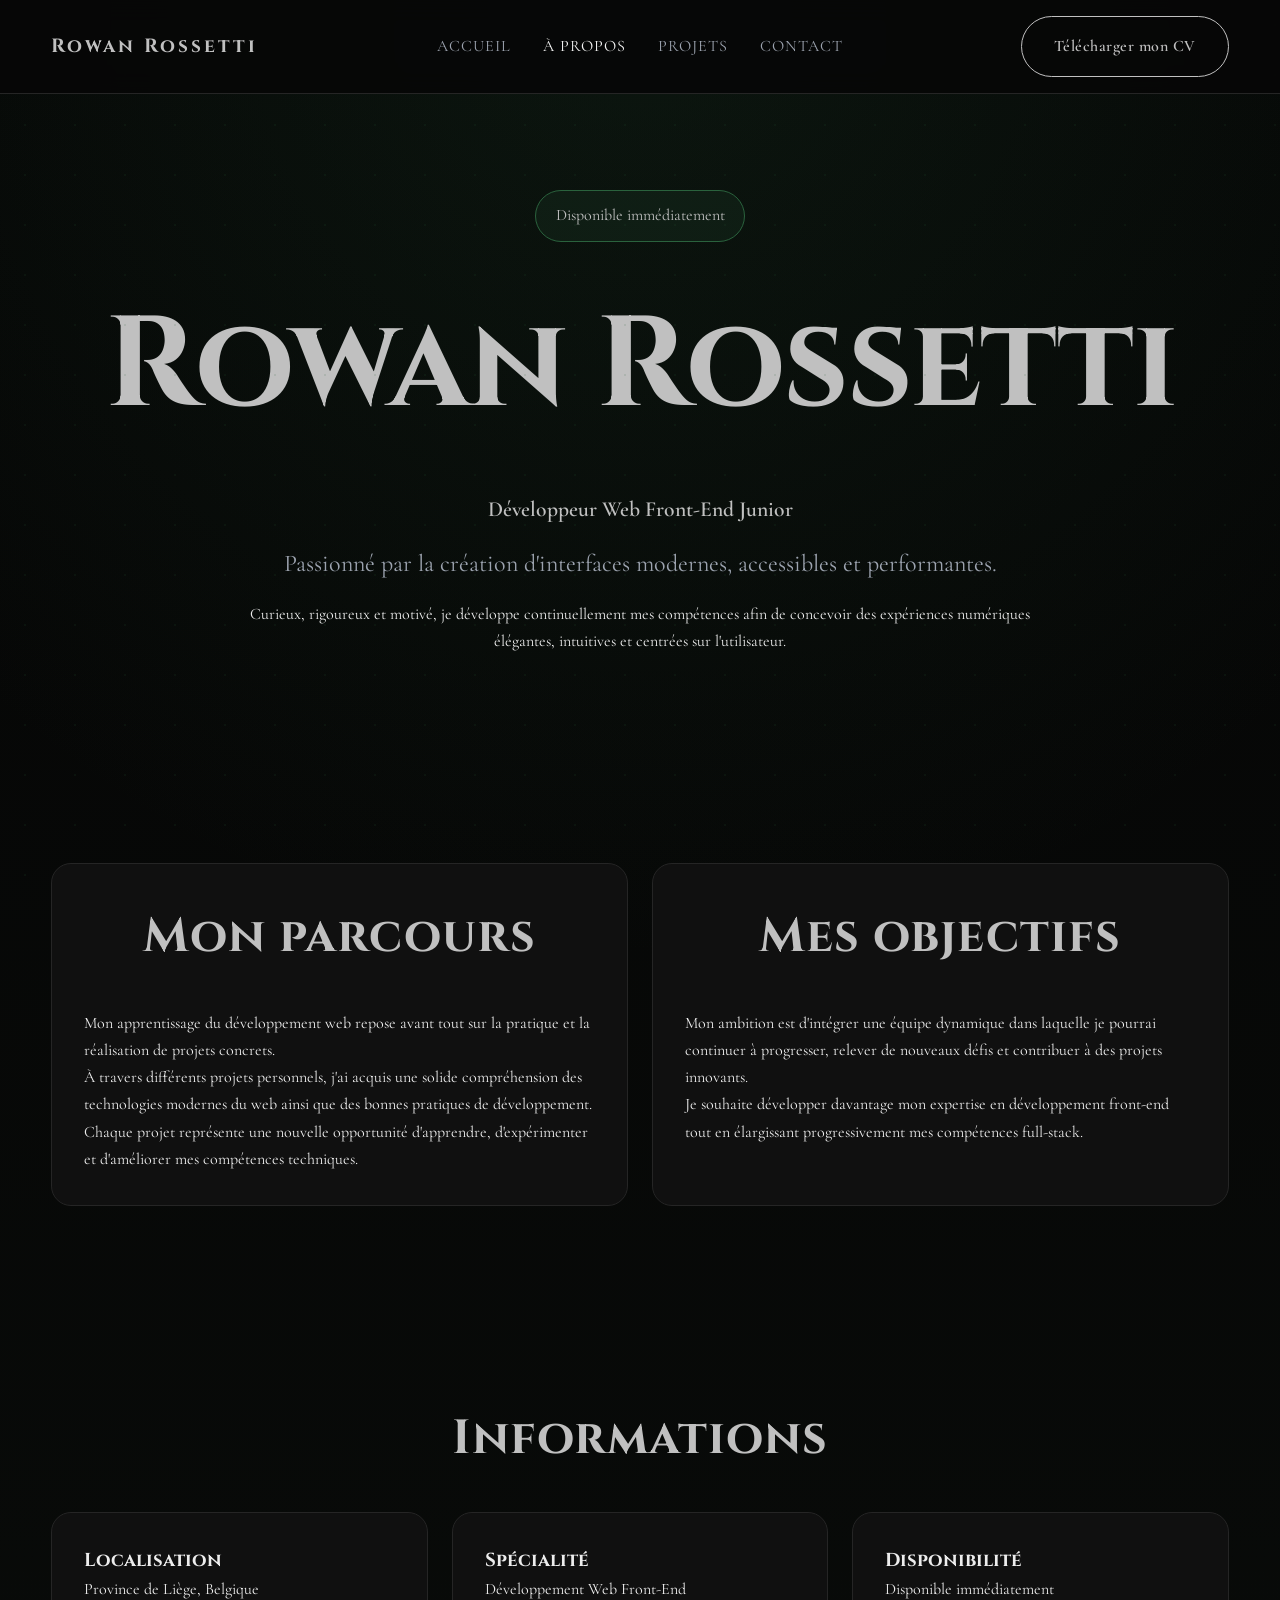
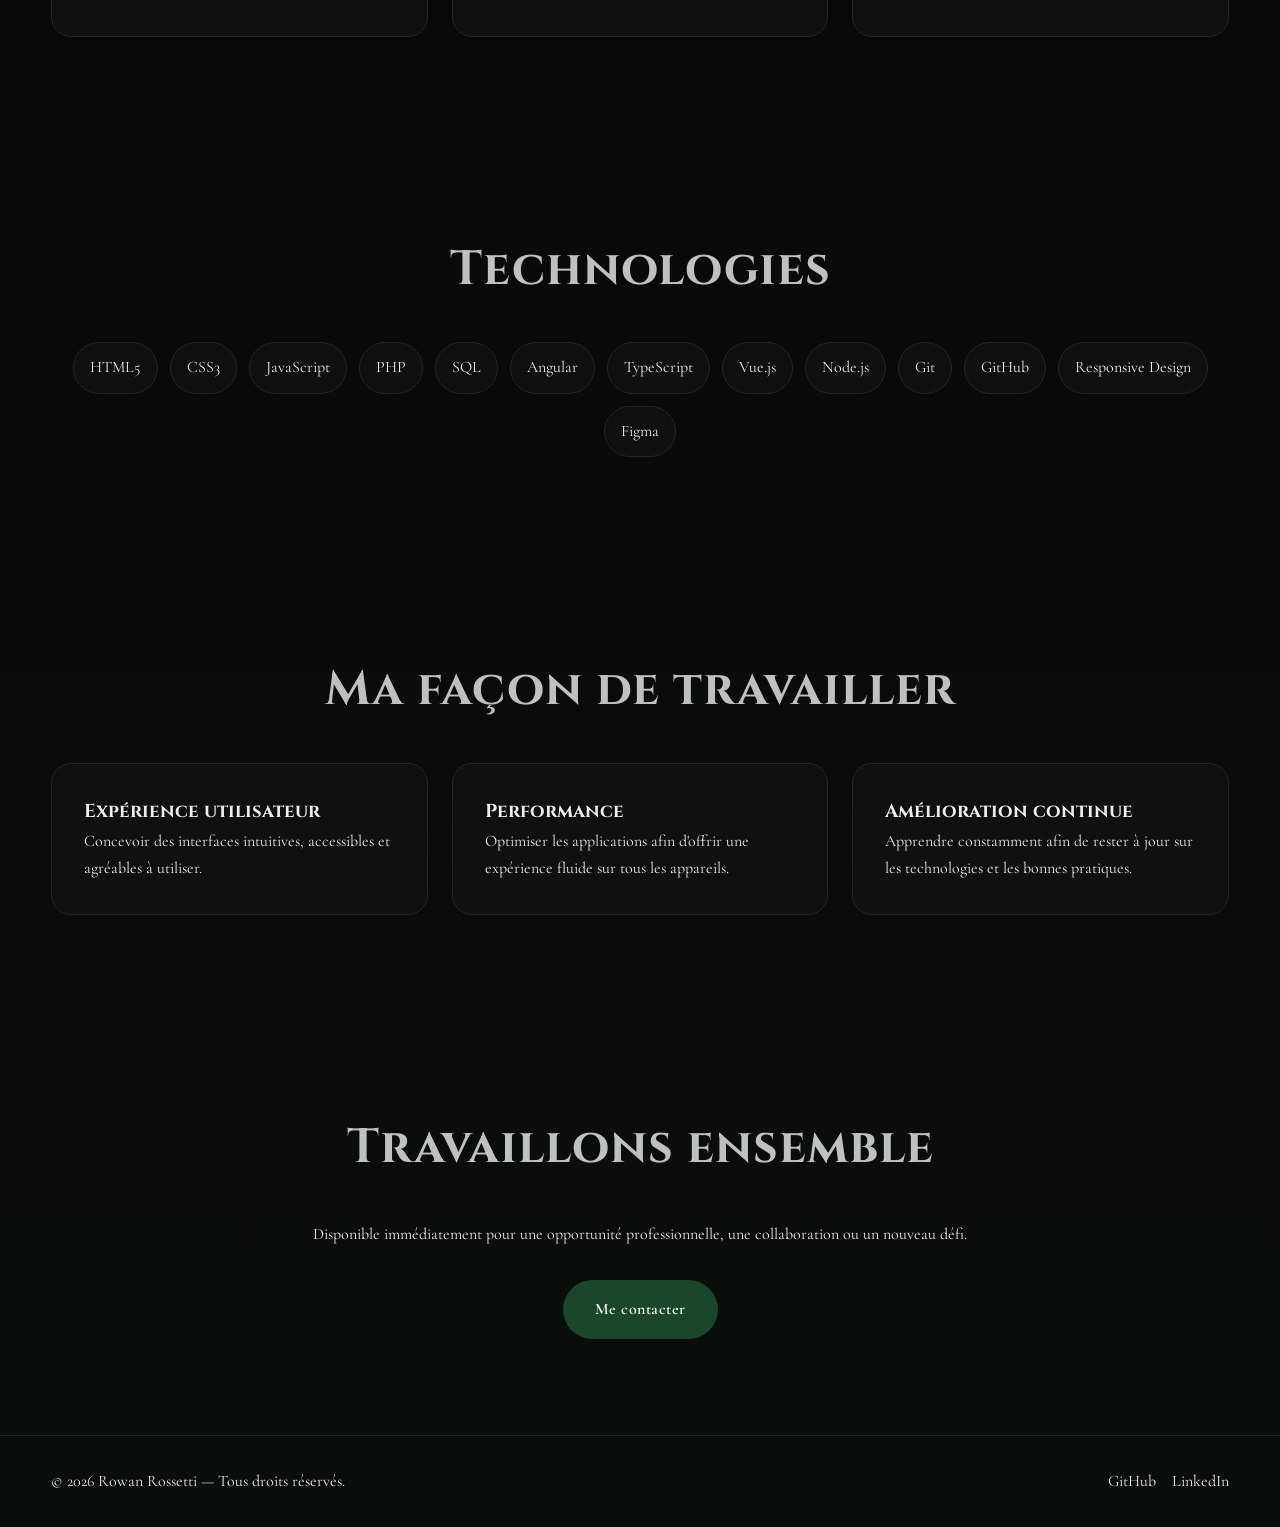
==== pages/about_me.html @ eb6a8878 "Update" ====
<!DOCTYPE html>
<html lang="fr">

<head>

    <meta charset="UTF-8">

    <meta name="viewport"
        content="width=device-width, initial-scale=1.0">

    <meta name="description"
        content="Découvrez le parcours, les compétences et les ambitions de Rowan Rossetti, développeur Web Front-End Junior.">

    <title>À propos | Rowan Rossetti</title>

    <link href="https://fonts.googleapis.com/css2?family=Cinzel:wght@400;500;600;700&family=Cormorant+Garamond:wght@300;400;500;600;700&display=swap"
        rel="stylesheet">

    <link rel="stylesheet"
        href="../css/style.css">

</head>

<body>

<header class="header">

    <div class="container">

        <div class="logo">

            <a href="../index.html">
                Rowan Rossetti
            </a>

        </div>

        <nav class="nav">

            <ul>

                <li>
                    <a href="../index.html">
                        Accueil
                    </a>
                </li>

                <li>
                    <a href="./about_me.html"
                        class="active">
                        À propos
                    </a>
                </li>

                <li>
                    <a href="./projects.html">
                        Projets
                    </a>
                </li>

                <li>
                    <a href="./contact.html">
                        Contact
                    </a>
                </li>

            </ul>

        </nav>

        <div class="actions">

            <a href="../assets/files/CV Rowan Rossetti.pdf"
                target="_blank"
                rel="noopener"
                class="btn btn-secondary">

                Télécharger mon CV

            </a>

        </div>

    </div>

</header>

<main>

<section class="hero">

    <div class="container">

        <span class="hero-badge">
            Disponible immédiatement
        </span>

        <h1>
            Rowan Rossetti
        </h1>

        <p class="hero-job-title">
            Développeur Web Front-End Junior
        </p>

        <p class="hero-subtitle">

            Passionné par la création d'interfaces modernes,
            accessibles et performantes.

        </p>

        <p>

            Curieux, rigoureux et motivé,
            je développe continuellement mes compétences afin
            de concevoir des expériences numériques élégantes,
            intuitives et centrées sur l'utilisateur.

        </p>

    </div>

</section>

<section class="about-content reveal">

    <div class="container grid-2">

        <div class="card">

            <h2>
                Mon parcours
            </h2>

            <p>

                Mon apprentissage du développement web repose avant tout
                sur la pratique et la réalisation de projets concrets.

            </p>

            <p>

                À travers différents projets personnels,
                j'ai acquis une solide compréhension des technologies
                modernes du web ainsi que des bonnes pratiques
                de développement.

            </p>

            <p>

                Chaque projet représente une nouvelle opportunité
                d'apprendre, d'expérimenter et d'améliorer
                mes compétences techniques.

            </p>

        </div>

        <div class="card">

            <h2>
                Mes objectifs
            </h2>

            <p>

                Mon ambition est d'intégrer une équipe dynamique
                dans laquelle je pourrai continuer à progresser,
                relever de nouveaux défis et contribuer
                à des projets innovants.

            </p>

            <p>

                Je souhaite développer davantage mon expertise
                en développement front-end tout en élargissant
                progressivement mes compétences full-stack.

            </p>

        </div>

    </div>

</section>

<section class="about-informations reveal">

    <div class="container">

        <h2>
            Informations
        </h2>

        <div class="grid">

            <div class="card">

                <h3>
                    Localisation
                </h3>

                <p>
                    Province de Liège, Belgique
                </p>

            </div>

            <div class="card">

                <h3>
                    Spécialité
                </h3>

                <p>
                    Développement Web Front-End
                </p>

            </div>

            <div class="card">

                <h3>
                    Disponibilité
                </h3>

                <p>
                    Disponible immédiatement
                </p>

            </div>

        </div>

    </div>

</section>

<section class="technologies-section reveal">

    <div class="container">

        <h2>
            Technologies
        </h2>

        <div class="technologies">

            <span>HTML5</span>
            <span>CSS3</span>
            <span>JavaScript</span>
            <span>PHP</span>
            <span>SQL</span>
            <span>Angular</span>
            <span>TypeScript</span>
            <span>Vue.js</span>
            <span>Node.js</span>
            <span>Git</span>
            <span>GitHub</span>
            <span>Responsive Design</span>
            <span>Figma</span>

        </div>

    </div>

</section>

<section class="approach reveal">

    <div class="container">

        <h2>
            Ma façon de travailler
        </h2>

        <div class="grid">

            <div class="card">

                <h3>
                    Expérience utilisateur
                </h3>

                <p>

                    Concevoir des interfaces intuitives,
                    accessibles et agréables à utiliser.

                </p>

            </div>

            <div class="card">

                <h3>
                    Performance
                </h3>

                <p>

                    Optimiser les applications afin d'offrir
                    une expérience fluide sur tous les appareils.

                </p>

            </div>

            <div class="card">

                <h3>
                    Amélioration continue
                </h3>

                <p>

                    Apprendre constamment afin de rester à jour
                    sur les technologies et les bonnes pratiques.

                </p>

            </div>

        </div>

    </div>

</section>

<section class="cta reveal">

    <div class="container">

        <h2>
            Travaillons ensemble
        </h2>

        <p>

            Disponible immédiatement pour une opportunité professionnelle,
            une collaboration ou un nouveau défi.

        </p>

        <a href="./contact.html"
            class="btn btn-primary">

            Me contacter

        </a>

    </div>

</section>

</main>

<footer class="footer">

    <div class="container">

        <p>

            &copy;
            <span id="year"></span>
            Rowan Rossetti —
            Tous droits réservés.

        </p>

        <div class="footer-links">

            <a href="https://github.com/Rowan-Rossetti"
                target="_blank"
                rel="noopener">
                GitHub
            </a>

            <a href="https://www.linkedin.com/in/rowan-rossetti-68b3292a2/"
                target="_blank"
                rel="noopener">
                LinkedIn
            </a>

        </div>

    </div>

</footer>




<script src="../javascript/script.js"></script>
</body>

</html>
---- css/style.css ----
:root{
    --bg:#070707;
    --surface:#101010;
    --surface-light:#161616;
    --slytherin-green:#1a472a;
    --slytherin-green-light:#2a623d;
    --slytherin-silver:#c0c0c0;
    --slytherin-white:#f5f5f5;
    --text:#ededed;
    --muted:#9ca3af;
    --border:#252525;
    --radius:20px;
}

*{margin:0;padding:0;box-sizing:border-box}
html{scroll-behavior:smooth}

body{
    font-family:'Cormorant Garamond',serif;
    color:var(--text);
    background:
    radial-gradient(circle at top, rgba(42,98,61,.18), transparent 30%),
    linear-gradient(180deg,#050505,#0b0f0c);
    line-height:1.7;
}

.container{width:min(1200px,92%);margin:auto}
section{padding:6rem 0}
img{max-width:100%}
a{color:inherit}

.header{
    position:sticky;
    top:0;
    z-index:1000;
    background:rgba(7,7,7,.92);
    backdrop-filter:blur(12px);
    border-bottom:1px solid var(--border);
}

.header .container{
    display:flex;
    justify-content:space-between;
    align-items:center;
    gap:2rem;
    padding:1rem 0;
}

.logo a{
    text-decoration:none;
    font-family:'Cinzel',serif;
    font-size:1.2rem;
    font-weight:700;
    color:var(--slytherin-silver);
    letter-spacing:3px;
}

.nav ul{display:flex;gap:2rem;list-style:none}

.nav a{
    text-decoration:none;
    color:var(--muted);
    text-transform:uppercase;
    letter-spacing:1px;
    transition:.25s;
}

.nav a:hover,
.nav a.active{color:var(--slytherin-white)}

.hero{text-align:center}

.hero h1{
    font-family:'Cinzel',serif;
    font-size:clamp(4rem,10vw,8rem);
    color:var(--slytherin-silver);
    margin:1rem 0;
    letter-spacing:-2px;
}

.hero-badge{
    display:inline-block;
    padding:.7rem 1.2rem;
    border-radius:999px;
    border:1px solid var(--slytherin-green-light);
    color:var(--slytherin-silver);
    background:rgba(42,98,61,.15);
}

.hero-job-title{
    font-size:1.35rem;
    font-weight:600;
    color:var(--slytherin-silver);
    margin-bottom:1rem;
}

.hero-highlight{
    display:inline-block;
    margin:1rem auto;
    padding:1rem 1.5rem;
    border-radius:999px;
    border:1px solid rgba(192,192,192,.25);
    background:rgba(42,98,61,.15);
    color:var(--slytherin-white);
    font-weight:600;
    max-width:800px;
}

.hero-subtitle{
    font-size:1.5rem;
    color:var(--muted);
}

.hero p{max-width:800px;margin:1rem auto}

.hero-grid{
    display:grid;
    grid-template-columns:1.2fr .8fr;
    gap:4rem;
    align-items:center;
}

.hero-actions{
    display:flex;
    gap:1rem;
    margin-top:2rem;
    justify-content:center;
}

.hero-tech,.technologies{
    display:flex;
    flex-wrap:wrap;
    gap:.75rem;
    justify-content:center;
    margin-top:2rem;
}

.hero-tech span,.technologies span{
    border:1px solid var(--border);
    background:var(--surface);
    border-radius:999px;
    padding:.7rem 1rem;
}

.hero-visual{display:flex;justify-content:center}

.serpent-circle{
    width:360px;
    height:360px;
    border-radius:50%;
    display:flex;
    align-items:center;
    justify-content:center;
    background:radial-gradient(circle,var(--slytherin-green-light),var(--slytherin-green));
    overflow:hidden;
    border:5px solid var(--slytherin-silver);
    box-shadow:0 0 25px rgba(42,98,61,.45),0 0 60px rgba(192,192,192,.15);
}

.profile-photo{
    width:100%;
    height:100%;
    object-fit:cover;
    display:block;
    transition:.4s ease;
}

.serpent-circle:hover .profile-photo{transform:scale(1.05)}

.btn{
    display:inline-block;
    text-decoration:none;
    transition:.25s;
    font-weight:600;
    letter-spacing:.5px;
}

.btn:hover{transform:translateY(-2px)}

.btn-primary{
    background:var(--slytherin-green);
    color:white;
    padding:1rem 2rem;
    border-radius:999px;
}

.btn-primary:hover{background:var(--slytherin-green-light)}

.btn-outline,.btn-secondary{
    border:1px solid var(--slytherin-silver);
    color:var(--slytherin-silver);
    padding:1rem 2rem;
    border-radius:999px;
}

.btn-outline:hover,.btn-secondary:hover{
    background:var(--slytherin-silver);
    color:black;
}

h2,h3{font-family:'Cinzel',serif}

h2{
    text-align:center;
    margin-bottom:2rem;
    color:var(--slytherin-silver);
    font-size:clamp(2rem,5vw,3rem);
    letter-spacing:1px;
}

.grid,.grid-2,.stats-grid,.projects-grid{
    display:grid;
    gap:1.5rem;
}

.grid,.stats-grid,.projects-grid{
    grid-template-columns:repeat(auto-fit,minmax(260px,1fr));
}

.grid-2{grid-template-columns:repeat(2,1fr)}

.card{
    background:var(--surface);
    border:1px solid var(--border);
    border-radius:var(--radius);
    padding:2rem;
    transition:.3s;
}

.card:hover{
    border-color:var(--slytherin-green-light);
    transform:translateY(-6px);
    box-shadow:0 15px 40px rgba(42,98,61,.20);
}

.availability-highlight{
    max-width:800px;
    margin:auto;
    background:linear-gradient(135deg,rgba(26,71,42,.35),rgba(16,16,16,.95));
    border:1px solid rgba(192,192,192,.15);
    box-shadow:0 0 30px rgba(42,98,61,.15);
}

.project-card{max-width:900px;margin:auto}
.project-meta{color:var(--slytherin-silver)}

.project-links{
    display:flex;
    gap:1rem;
    flex-wrap:wrap;
    margin-top:2rem;
}

.project-details ul{list-style:none}

.project-details li{
    padding:1rem 0;
    border-bottom:1px solid var(--border);
}

.link{
    color:var(--slytherin-silver);
    text-decoration:none;
}

.link:hover{color:white}

.contact-methods .card,
.location .card,
.availability .card,
.cta{text-align:center}

.cta p{
    max-width:700px;
    margin:0 auto 2rem;
}

.footer{border-top:1px solid var(--border)}

.footer .container{
    display:flex;
    justify-content:space-between;
    align-items:center;
    padding:2rem 0;
}

.footer-links{display:flex;gap:1rem}
.footer a{text-decoration:none}



.contact-methods .grid{
    align-items:stretch;
}

.contact-methods .card{
    display:flex;
    flex-direction:column;
    height:100%;
}

.contact-methods .card p{
    flex:1;
}

.contact-methods .link{
    margin-top:auto;
}

@media (max-width:1200px){
    .container{width:min(1100px,94%);}
}

@media (max-width:992px){
    .hero-grid{
        grid-template-columns:1fr;
        gap:3rem;
        text-align:center;
    }

    .hero-content{order:2;}
    .hero-visual{order:1;}

    .grid-2{
        grid-template-columns:1fr;
    }

    .contact-methods .grid{
        grid-template-columns:repeat(2,1fr);
    }

    .serpent-circle{
        width:300px;
        height:300px;
    }
}

@media (max-width:768px){
    section{padding:4rem 0;}

    .header{
        position:relative;
    }

    .header .container{
        flex-direction:column;
        text-align:center;
        gap:1rem;
    }

    .nav ul{
        justify-content:center;
        flex-wrap:wrap;
        gap:.75rem;
    }

    .hero h1{
        font-size:clamp(2.8rem,10vw,4rem);
        line-height:1.1;
    }

    .hero-job-title{font-size:1.15rem;}
    .hero-subtitle{font-size:1.1rem;}

    .hero-actions{
        flex-direction:column;
        width:100%;
    }

    .hero-actions .btn,
    .project-links .btn{
        width:100%;
        text-align:center;
    }

    .serpent-circle{
        width:260px;
        height:260px;
    }

    .card{
        padding:1.5rem;
    }

    .grid,
    .stats-grid,
    .projects-grid,
    .contact-methods .grid{
        grid-template-columns:1fr;
    }

    .footer .container{
        flex-direction:column;
        text-align:center;
        gap:1rem;
    }
}

@media (max-width:576px){
    .container{width:95%;}

    section{padding:3.5rem 0;}

    .hero h1{font-size:2.5rem;}

    .hero-highlight{
        display:block;
        border-radius:16px;
    }

    .hero-tech span,
    .technologies span{
        font-size:.85rem;
        padding:.55rem .8rem;
    }

    .card{
        padding:1.25rem;
    }

    .serpent-circle{
        width:220px;
        height:220px;
    }
}

@media (max-width:400px){
    .hero h1{font-size:2rem;}
    .hero-job-title{font-size:.95rem;}
    .hero-subtitle{font-size:.95rem;}

    .hero-badge,
    .btn-primary,
    .btn-outline,
    .btn-secondary{
        width:100%;
        text-align:center;
    }

    .hero-tech span,
    .technologies span{
        width:100%;
        text-align:center;
        font-size:.8rem;
    }

    .serpent-circle{
        width:190px;
        height:190px;
    }

    .footer-links{
        flex-direction:column;
        gap:.5rem;
    }
}

/* Contact page improvements */
.contact-methods .grid{
    display:grid;
    grid-template-columns:repeat(auto-fit,minmax(320px,1fr));
    gap:1.5rem;
    align-items:stretch;
}

.contact-methods .card h2{
    font-size:clamp(2rem,4vw,2.8rem);
    word-break:break-word;
    overflow-wrap:break-word;
    min-height:90px;
    display:flex;
    align-items:center;
    justify-content:center;
}

.contact-methods .card p{
    min-height:90px;
}

@media (max-width:768px){
    .contact-methods .grid{
        grid-template-columns:1fr;
    }

    .contact-methods .card h2{
        min-height:auto;
    }

    .contact-methods .card p{
        min-height:auto;
    }
}

/* ===== Animations Portfolio ===== */

.reveal{
    opacity:0;
    transform:translateY(40px);
    transition:all .8s ease;
}

.reveal.active{
    opacity:1;
    transform:translateY(0);
}

.serpent-circle{
    animation:pulse 4s infinite;
}

@keyframes pulse{
    0%{
        box-shadow:0 0 20px rgba(42,98,61,.4);
    }
    50%{
        box-shadow:0 0 50px rgba(42,98,61,.8),
                   0 0 80px rgba(192,192,192,.3);
    }
    100%{
        box-shadow:0 0 20px rgba(42,98,61,.4);
    }
}

body::before{
    content:"";
    position:fixed;
    inset:0;
    pointer-events:none;
    background-image:radial-gradient(#2a623d 1px, transparent 1px);
    background-size:50px 50px;
    opacity:.12;
    animation:moveParticles 30s linear infinite;
}

@keyframes moveParticles{
    from{transform:translateY(0);}
    to{transform:translateY(-200px);}
}

.project-card{
    transform-style:preserve-3d;
    transition:.4s ease;
}

.project-card:hover{
    transform:perspective(1000px) rotateX(5deg) rotateY(-5deg) translateY(-10px);
}

.technologies span,
.hero-tech span{
    transition:.3s ease;
}

.technologies span:hover,
.hero-tech span:hover{
    transform:translateY(-5px) scale(1.08);
}


/* ===== Harry Potter Page Entrance ===== */

body{
    animation: pageEntrance 1.5s ease-out;
}

@keyframes pageEntrance{
    0%{
        opacity:0;
        transform:scale(.92) rotate(-1deg);
        filter:blur(15px) brightness(2);
    }
    50%{
        opacity:.8;
        filter:blur(3px) brightness(1.3);
    }
    100%{
        opacity:1;
        transform:scale(1) rotate(0deg);
        filter:blur(0) brightness(1);
    }
}

body::after{
    content:"";
    position:fixed;
    inset:0;
    pointer-events:none;
    background:radial-gradient(circle,
        rgba(192,192,192,.8),
        rgba(42,98,61,.4),
        transparent 70%);
    animation:magicFlash 1.8s ease-out forwards;
}

@keyframes magicFlash{
    0%{opacity:1;transform:scale(.5);}
    100%{opacity:0;transform:scale(2);}
}

.reveal{
    opacity:0;
    transform:translateY(60px) scale(.9);
    filter:blur(10px);
    transition:opacity .9s ease, transform .9s ease, filter .9s ease;
}

.reveal.active{
    opacity:1;
    transform:translateY(0) scale(1);
    filter:blur(0);
}
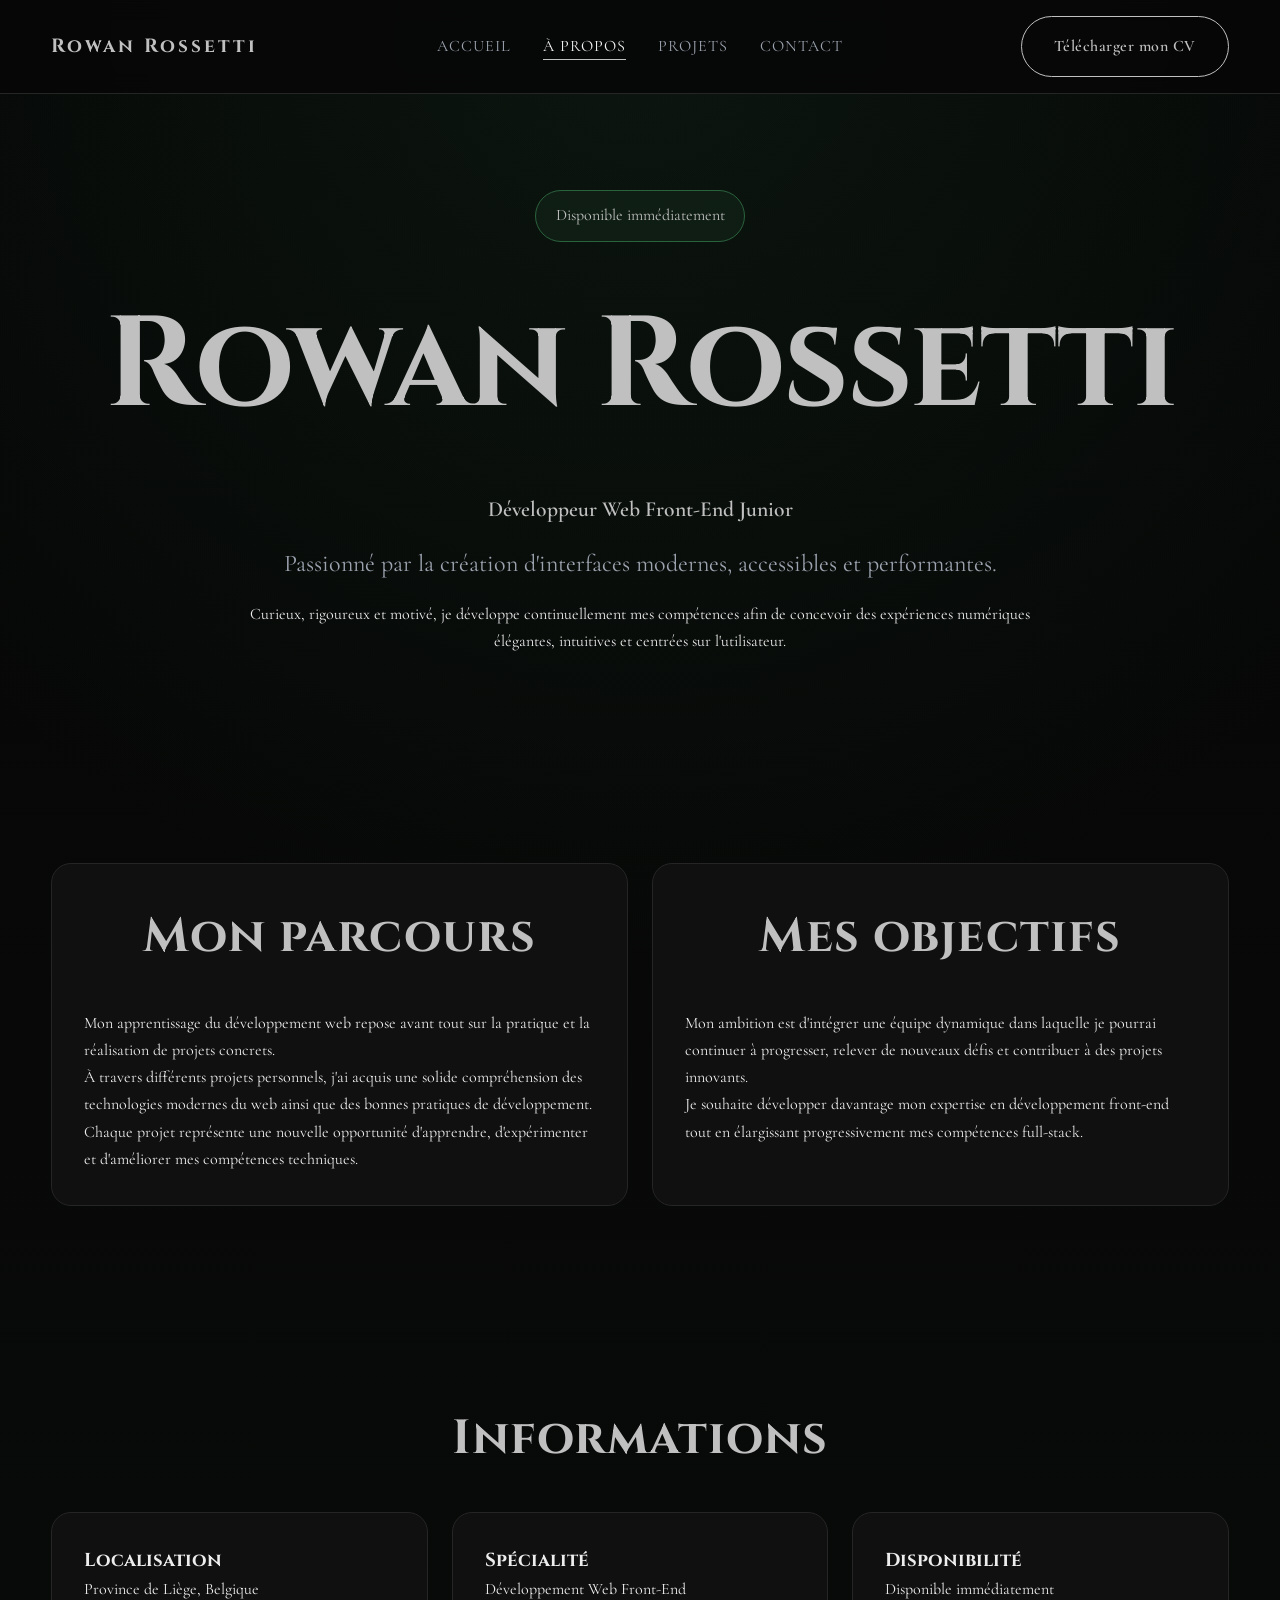
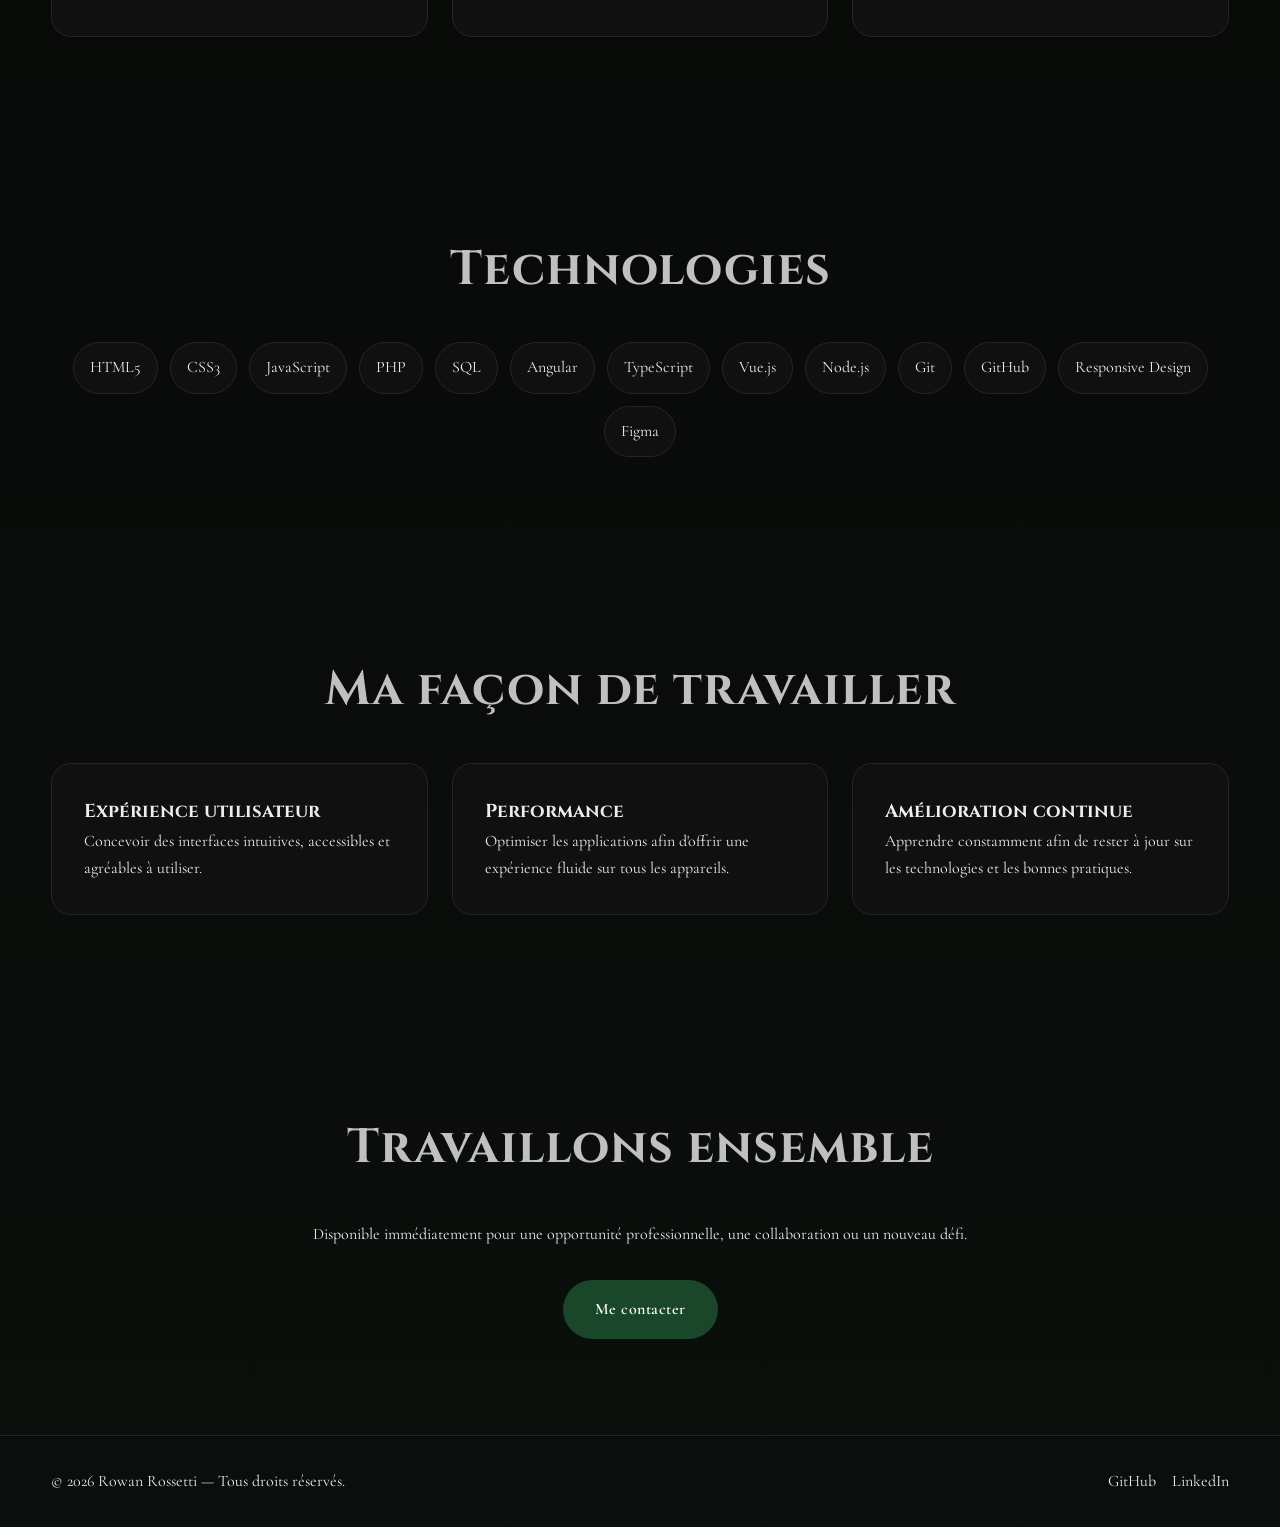
==== commit 5ea0801d: "Mise à jour du site" ====
--- a/pages/about_me.html
+++ b/pages/about_me.html
@@ -12,6 +12,11 @@
         content="Découvrez le parcours, les compétences et les ambitions de Rowan Rossetti, développeur Web Front-End Junior.">
 
     <title>À propos | Rowan Rossetti</title>
+
+    <meta property="og:title" content="À propos | Rowan Rossetti">
+    <meta property="og:description" content="Découvrez le parcours, les compétences et les ambitions de Rowan Rossetti, développeur Front-End Junior.">
+    <meta property="og:locale" content="fr_FR">
+    <meta name="robots" content="index, follow">
 
     <link href="https://fonts.googleapis.com/css2?family=Cinzel:wght@400;500;600;700&family=Cormorant+Garamond:wght@300;400;500;600;700&display=swap"
         rel="stylesheet">
@@ -35,7 +40,7 @@
 
         </div>
 
-        <nav class="nav">
+        <nav class="nav" aria-label="Navigation principale">
 
             <ul>
 
@@ -47,7 +52,8 @@
 
                 <li>
                     <a href="./about_me.html"
-                        class="active">
+                        class="active"
+                        aria-current="page">
                         À propos
                     </a>
                 </li>
@@ -85,7 +91,7 @@
 
 </header>
 
-<main>
+<main id="main-content">
 
 <section class="hero">
 
@@ -95,9 +101,7 @@
             Disponible immédiatement
         </span>
 
-        <h1>
-            Rowan Rossetti
-        </h1>
+        <h1 id="typing-about" aria-label="Rowan Rossetti - Développeur Front-End">Rowan Rossetti</h1>
 
         <p class="hero-job-title">
             Développeur Web Front-End Junior
--- a/css/style.css
+++ b/css/style.css
@@ -491,12 +491,16 @@
     }
 }
 
-/* ===== Animations Portfolio ===== */
+
+
+/* ===== Subtle & Professional Animations ===== */
 
 .reveal{
     opacity:0;
-    transform:translateY(40px);
-    transition:all .8s ease;
+    transform:translateY(30px);
+    transition:
+        opacity .8s ease,
+        transform .8s ease;
 }
 
 .reveal.active{
@@ -504,108 +508,67 @@
     transform:translateY(0);
 }
 
+.card{
+    transition:
+        transform .3s ease,
+        box-shadow .3s ease,
+        border-color .3s ease;
+}
+
+.card:hover{
+    transform:translateY(-6px);
+    box-shadow:0 15px 35px rgba(0,0,0,.18);
+}
+
 .serpent-circle{
-    animation:pulse 4s infinite;
-}
-
-@keyframes pulse{
-    0%{
-        box-shadow:0 0 20px rgba(42,98,61,.4);
-    }
-    50%{
-        box-shadow:0 0 50px rgba(42,98,61,.8),
-                   0 0 80px rgba(192,192,192,.3);
-    }
-    100%{
-        box-shadow:0 0 20px rgba(42,98,61,.4);
-    }
-}
-
-body::before{
+    transition:
+        transform .4s ease,
+        box-shadow .4s ease;
+}
+
+.serpent-circle:hover{
+    transform:scale(1.03);
+}
+
+.nav a{
+    position:relative;
+}
+
+.nav a::after{
     content:"";
-    position:fixed;
-    inset:0;
-    pointer-events:none;
-    background-image:radial-gradient(#2a623d 1px, transparent 1px);
-    background-size:50px 50px;
-    opacity:.12;
-    animation:moveParticles 30s linear infinite;
-}
-
-@keyframes moveParticles{
-    from{transform:translateY(0);}
-    to{transform:translateY(-200px);}
-}
-
-.project-card{
-    transform-style:preserve-3d;
-    transition:.4s ease;
-}
-
-.project-card:hover{
-    transform:perspective(1000px) rotateX(5deg) rotateY(-5deg) translateY(-10px);
-}
-
-.technologies span,
-.hero-tech span{
-    transition:.3s ease;
-}
-
-.technologies span:hover,
-.hero-tech span:hover{
-    transform:translateY(-5px) scale(1.08);
-}
-
-
-/* ===== Harry Potter Page Entrance ===== */
-
-body{
-    animation: pageEntrance 1.5s ease-out;
-}
-
-@keyframes pageEntrance{
-    0%{
-        opacity:0;
-        transform:scale(.92) rotate(-1deg);
-        filter:blur(15px) brightness(2);
-    }
-    50%{
-        opacity:.8;
-        filter:blur(3px) brightness(1.3);
-    }
-    100%{
-        opacity:1;
-        transform:scale(1) rotate(0deg);
-        filter:blur(0) brightness(1);
-    }
-}
-
-body::after{
-    content:"";
-    position:fixed;
-    inset:0;
-    pointer-events:none;
-    background:radial-gradient(circle,
-        rgba(192,192,192,.8),
-        rgba(42,98,61,.4),
-        transparent 70%);
-    animation:magicFlash 1.8s ease-out forwards;
-}
-
-@keyframes magicFlash{
-    0%{opacity:1;transform:scale(.5);}
-    100%{opacity:0;transform:scale(2);}
-}
-
-.reveal{
-    opacity:0;
-    transform:translateY(60px) scale(.9);
-    filter:blur(10px);
-    transition:opacity .9s ease, transform .9s ease, filter .9s ease;
-}
-
-.reveal.active{
-    opacity:1;
-    transform:translateY(0) scale(1);
-    filter:blur(0);
-}
+    position:absolute;
+    left:0;
+    bottom:-4px;
+    width:0;
+    height:1px;
+    background:var(--slytherin-silver);
+    transition:width .3s ease;
+}
+
+.nav a:hover::after,
+.nav a.active::after{
+    width:100%;
+}
+
+.btn{
+    transition:
+        transform .25s ease,
+        box-shadow .25s ease;
+}
+
+.btn:hover{
+    transform:translateY(-2px);
+}
+
+.hero-tech span,
+.technologies span{
+    transition:
+        transform .25s ease,
+        border-color .25s ease;
+}
+
+.hero-tech span:hover,
+.technologies span:hover{
+    transform:translateY(-3px);
+    border-color:var(--slytherin-green-light);
+}
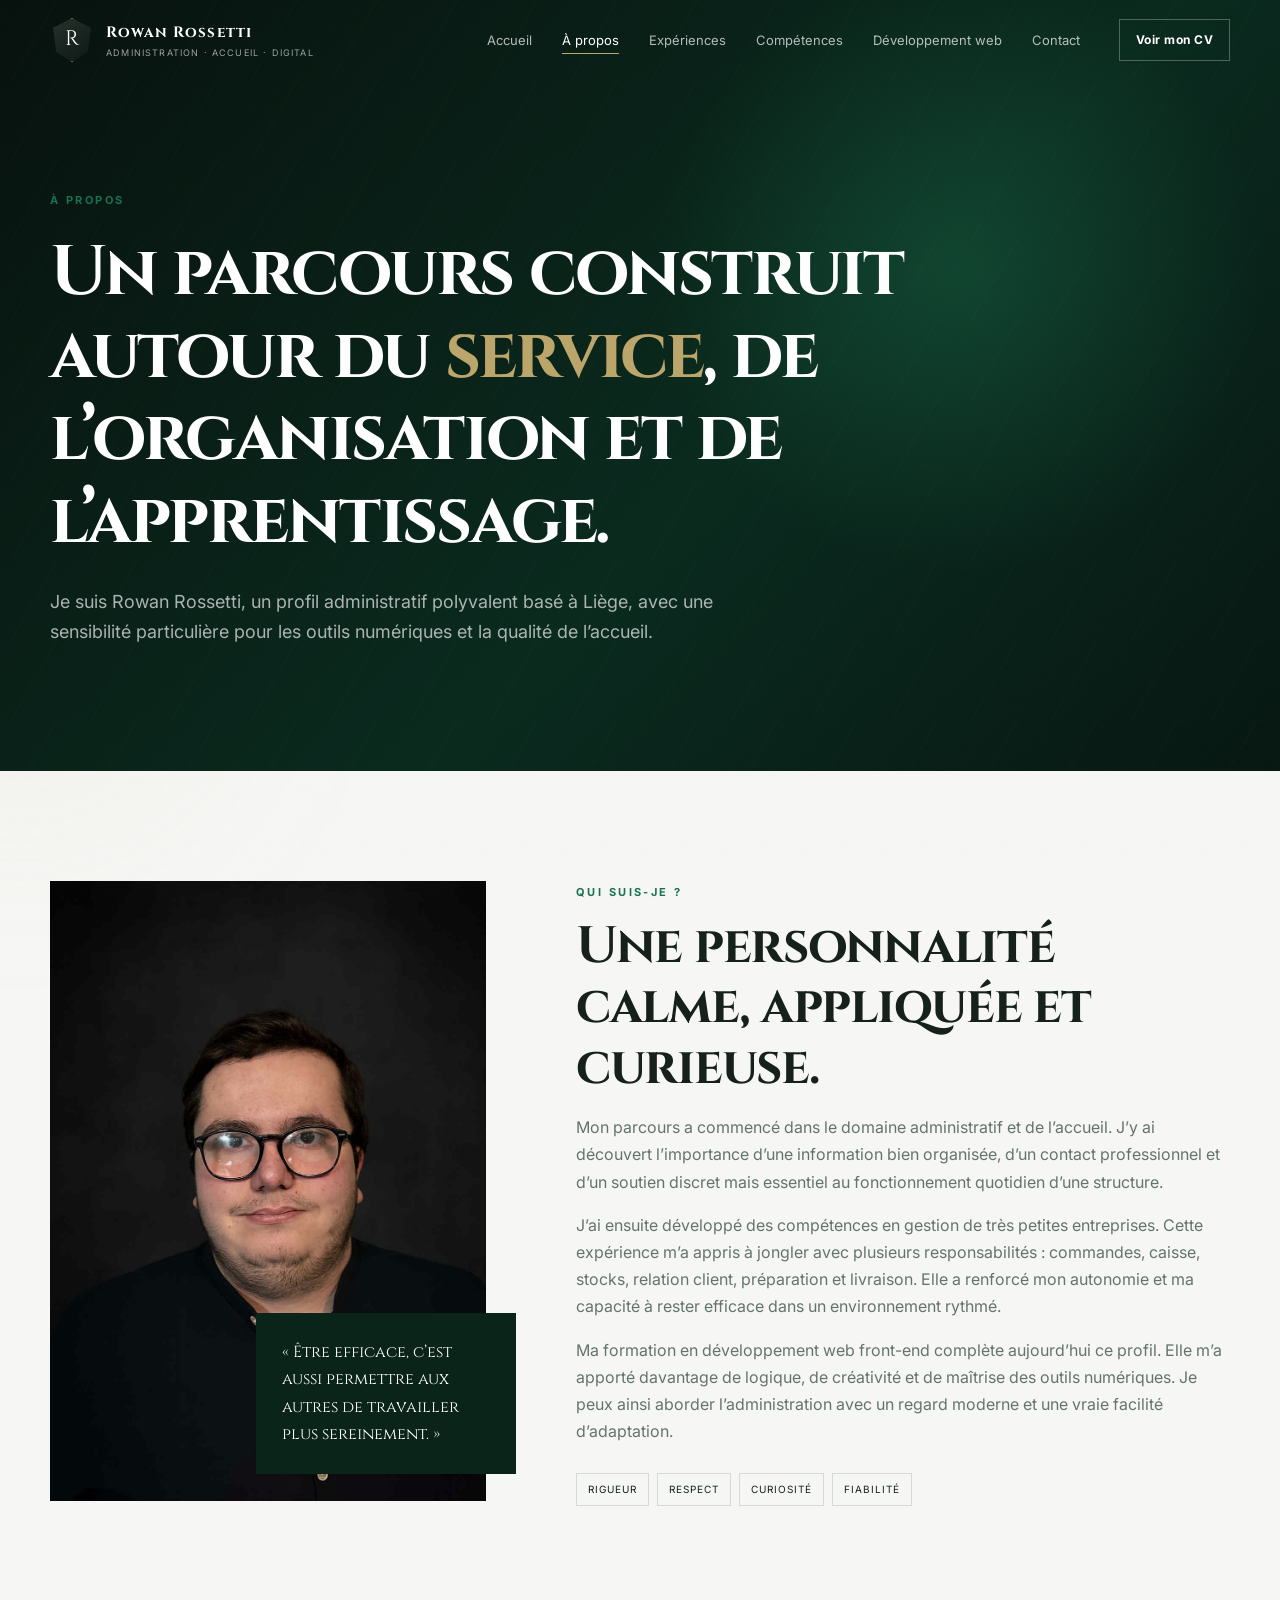
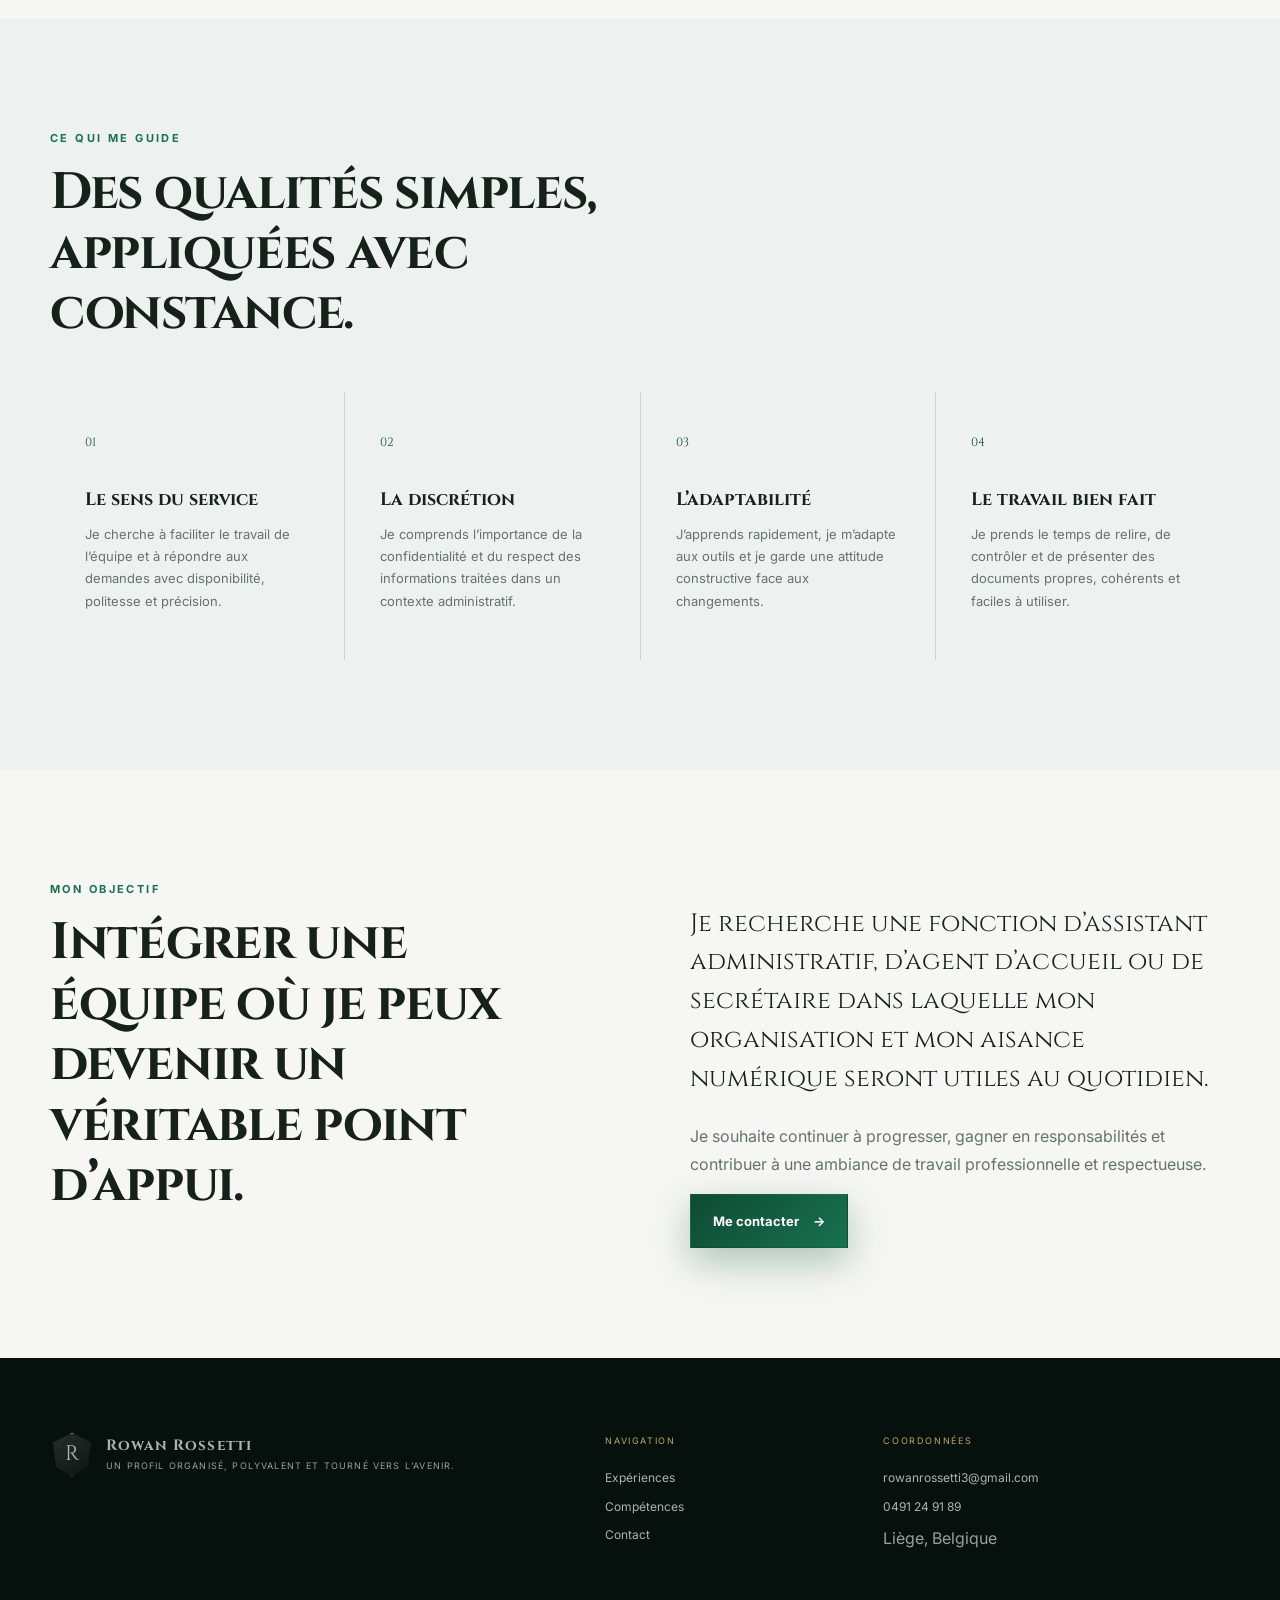
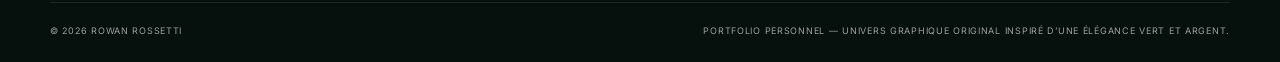
==== commit e4cf97b8: "Update" ====
--- a/pages/about_me.html
+++ b/pages/about_me.html
@@ -1,405 +1,22 @@
-<!DOCTYPE html>
+<!doctype html>
 <html lang="fr">
-
 <head>
-
-    <meta charset="UTF-8">
-
-    <meta name="viewport"
-        content="width=device-width, initial-scale=1.0">
-
-    <meta name="description"
-        content="Découvrez le parcours, les compétences et les ambitions de Rowan Rossetti, développeur Web Front-End Junior.">
-
-    <title>À propos | Rowan Rossetti</title>
-
-    <meta property="og:title" content="À propos | Rowan Rossetti">
-    <meta property="og:description" content="Découvrez le parcours, les compétences et les ambitions de Rowan Rossetti, développeur Front-End Junior.">
-    <meta property="og:locale" content="fr_FR">
-    <meta name="robots" content="index, follow">
-
-    <link href="https://fonts.googleapis.com/css2?family=Cinzel:wght@400;500;600;700&family=Cormorant+Garamond:wght@300;400;500;600;700&display=swap"
-        rel="stylesheet">
-
-    <link rel="stylesheet"
-        href="../css/style.css">
-
+<meta charset="utf-8"><meta name="viewport" content="width=device-width,initial-scale=1">
+<title>À propos | Rowan Rossetti</title><meta name="description" content="Découvrez le parcours et les qualités professionnelles de Rowan Rossetti."><meta name="author" content="Rowan Rossetti">
+<meta name="theme-color" content="#071712"><meta property="og:title" content="À propos | Rowan Rossetti"><meta property="og:description" content="Découvrez le parcours et les qualités professionnelles de Rowan Rossetti."><meta property="og:type" content="website">
+<link rel="preconnect" href="https://fonts.googleapis.com"><link rel="preconnect" href="https://fonts.gstatic.com" crossorigin>
+<link href="https://fonts.googleapis.com/css2?family=Cinzel:wght@500;600;700;800&family=Inter:wght@400;500;600;700&display=swap" rel="stylesheet">
+<link rel="stylesheet" href="../css/style.css">
 </head>
-
-<body>
-
-<header class="header">
-
-    <div class="container">
-
-        <div class="logo">
-
-            <a href="../index.html">
-                Rowan Rossetti
-            </a>
-
-        </div>
-
-        <nav class="nav" aria-label="Navigation principale">
-
-            <ul>
-
-                <li>
-                    <a href="../index.html">
-                        Accueil
-                    </a>
-                </li>
-
-                <li>
-                    <a href="./about_me.html"
-                        class="active"
-                        aria-current="page">
-                        À propos
-                    </a>
-                </li>
-
-                <li>
-                    <a href="./projects.html">
-                        Projets
-                    </a>
-                </li>
-
-                <li>
-                    <a href="./contact.html">
-                        Contact
-                    </a>
-                </li>
-
-            </ul>
-
-        </nav>
-
-        <div class="actions">
-
-            <a href="../assets/files/CV Rowan Rossetti.pdf"
-                target="_blank"
-                rel="noopener"
-                class="btn btn-secondary">
-
-                Télécharger mon CV
-
-            </a>
-
-        </div>
-
-    </div>
-
-</header>
-
-<main id="main-content">
-
-<section class="hero">
-
-    <div class="container">
-
-        <span class="hero-badge">
-            Disponible immédiatement
-        </span>
-
-        <h1 id="typing-about" aria-label="Rowan Rossetti - Développeur Front-End">Rowan Rossetti</h1>
-
-        <p class="hero-job-title">
-            Développeur Web Front-End Junior
-        </p>
-
-        <p class="hero-subtitle">
-
-            Passionné par la création d'interfaces modernes,
-            accessibles et performantes.
-
-        </p>
-
-        <p>
-
-            Curieux, rigoureux et motivé,
-            je développe continuellement mes compétences afin
-            de concevoir des expériences numériques élégantes,
-            intuitives et centrées sur l'utilisateur.
-
-        </p>
-
-    </div>
-
-</section>
-
-<section class="about-content reveal">
-
-    <div class="container grid-2">
-
-        <div class="card">
-
-            <h2>
-                Mon parcours
-            </h2>
-
-            <p>
-
-                Mon apprentissage du développement web repose avant tout
-                sur la pratique et la réalisation de projets concrets.
-
-            </p>
-
-            <p>
-
-                À travers différents projets personnels,
-                j'ai acquis une solide compréhension des technologies
-                modernes du web ainsi que des bonnes pratiques
-                de développement.
-
-            </p>
-
-            <p>
-
-                Chaque projet représente une nouvelle opportunité
-                d'apprendre, d'expérimenter et d'améliorer
-                mes compétences techniques.
-
-            </p>
-
-        </div>
-
-        <div class="card">
-
-            <h2>
-                Mes objectifs
-            </h2>
-
-            <p>
-
-                Mon ambition est d'intégrer une équipe dynamique
-                dans laquelle je pourrai continuer à progresser,
-                relever de nouveaux défis et contribuer
-                à des projets innovants.
-
-            </p>
-
-            <p>
-
-                Je souhaite développer davantage mon expertise
-                en développement front-end tout en élargissant
-                progressivement mes compétences full-stack.
-
-            </p>
-
-        </div>
-
-    </div>
-
-</section>
-
-<section class="about-informations reveal">
-
-    <div class="container">
-
-        <h2>
-            Informations
-        </h2>
-
-        <div class="grid">
-
-            <div class="card">
-
-                <h3>
-                    Localisation
-                </h3>
-
-                <p>
-                    Province de Liège, Belgique
-                </p>
-
-            </div>
-
-            <div class="card">
-
-                <h3>
-                    Spécialité
-                </h3>
-
-                <p>
-                    Développement Web Front-End
-                </p>
-
-            </div>
-
-            <div class="card">
-
-                <h3>
-                    Disponibilité
-                </h3>
-
-                <p>
-                    Disponible immédiatement
-                </p>
-
-            </div>
-
-        </div>
-
-    </div>
-
-</section>
-
-<section class="technologies-section reveal">
-
-    <div class="container">
-
-        <h2>
-            Technologies
-        </h2>
-
-        <div class="technologies">
-
-            <span>HTML5</span>
-            <span>CSS3</span>
-            <span>JavaScript</span>
-            <span>PHP</span>
-            <span>SQL</span>
-            <span>Angular</span>
-            <span>TypeScript</span>
-            <span>Vue.js</span>
-            <span>Node.js</span>
-            <span>Git</span>
-            <span>GitHub</span>
-            <span>Responsive Design</span>
-            <span>Figma</span>
-
-        </div>
-
-    </div>
-
-</section>
-
-<section class="approach reveal">
-
-    <div class="container">
-
-        <h2>
-            Ma façon de travailler
-        </h2>
-
-        <div class="grid">
-
-            <div class="card">
-
-                <h3>
-                    Expérience utilisateur
-                </h3>
-
-                <p>
-
-                    Concevoir des interfaces intuitives,
-                    accessibles et agréables à utiliser.
-
-                </p>
-
-            </div>
-
-            <div class="card">
-
-                <h3>
-                    Performance
-                </h3>
-
-                <p>
-
-                    Optimiser les applications afin d'offrir
-                    une expérience fluide sur tous les appareils.
-
-                </p>
-
-            </div>
-
-            <div class="card">
-
-                <h3>
-                    Amélioration continue
-                </h3>
-
-                <p>
-
-                    Apprendre constamment afin de rester à jour
-                    sur les technologies et les bonnes pratiques.
-
-                </p>
-
-            </div>
-
-        </div>
-
-    </div>
-
-</section>
-
-<section class="cta reveal">
-
-    <div class="container">
-
-        <h2>
-            Travaillons ensemble
-        </h2>
-
-        <p>
-
-            Disponible immédiatement pour une opportunité professionnelle,
-            une collaboration ou un nouveau défi.
-
-        </p>
-
-        <a href="./contact.html"
-            class="btn btn-primary">
-
-            Me contacter
-
-        </a>
-
-    </div>
-
-</section>
-
-</main>
-
-<footer class="footer">
-
-    <div class="container">
-
-        <p>
-
-            &copy;
-            <span id="year"></span>
-            Rowan Rossetti —
-            Tous droits réservés.
-
-        </p>
-
-        <div class="footer-links">
-
-            <a href="https://github.com/Rowan-Rossetti"
-                target="_blank"
-                rel="noopener">
-                GitHub
-            </a>
-
-            <a href="https://www.linkedin.com/in/rowan-rossetti-68b3292a2/"
-                target="_blank"
-                rel="noopener">
-                LinkedIn
-            </a>
-
-        </div>
-
-    </div>
-
-</footer>
-
-
-
-
+<body data-page="À propos">
+<div class="ambient ambient-one"></div><div class="ambient ambient-two"></div>
+<header class="site-header"><div class="container header-inner">
+<a class="brand" href="../index.html" aria-label="Accueil Rowan Rossetti"><span class="brand-mark">R</span><span><strong>Rowan Rossetti</strong><small>Administration · Accueil · Digital</small></span></a>
+<button class="menu-toggle" aria-expanded="false" aria-controls="main-nav"><span></span><span></span><span></span><span class="sr-only">Ouvrir le menu</span></button>
+<nav id="main-nav" class="main-nav" aria-label="Navigation principale"><ul><li><a class="" href="../index.html">Accueil</a></li><li><a class="active" href="../pages/about_me.html">À propos</a></li><li><a class="" href="../pages/experience.html">Expériences</a></li><li><a class="" href="../pages/skills.html">Compétences</a></li><li><a class="" href="../pages/developpement.html">Développement web</a></li><li><a class="" href="../pages/contact.html">Contact</a></li></ul></nav>
+<a class="header-cta" href="../assets/files/CV Rowan Rossetti.pdf" target="_blank" rel="noopener">Voir mon CV</a>
+</div></header>
+<main><section class="page-hero"><div class="container"><span class="kicker">À propos</span><h1>Un parcours construit autour du <em>service</em>, de l’organisation et de l’apprentissage.</h1><p>Je suis Rowan Rossetti, un profil administratif polyvalent basé à Liège, avec une sensibilité particulière pour les outils numériques et la qualité de l’accueil.</p></div></section><section class="section"><div class="container story-grid"><div class="story-photo reveal"><img src="../assets/images/17B2939B-4636-4F7A-8CCD-D02070F71E06.png" alt="Rowan Rossetti"><div class="quote-card">« Être efficace, c’est aussi permettre aux autres de travailler plus sereinement. »</div></div><div class="story-copy reveal"><span class="kicker">Qui suis-je ?</span><h2>Une personnalité calme, appliquée et curieuse.</h2><p>Mon parcours a commencé dans le domaine administratif et de l’accueil. J’y ai découvert l’importance d’une information bien organisée, d’un contact professionnel et d’un soutien discret mais essentiel au fonctionnement quotidien d’une structure.</p><p>J’ai ensuite développé des compétences en gestion de très petites entreprises. Cette expérience m’a appris à jongler avec plusieurs responsabilités : commandes, caisse, stocks, relation client, préparation et livraison. Elle a renforcé mon autonomie et ma capacité à rester efficace dans un environnement rythmé.</p><p>Ma formation en développement web front-end complète aujourd’hui ce profil. Elle m’a apporté davantage de logique, de créativité et de maîtrise des outils numériques. Je peux ainsi aborder l’administration avec un regard moderne et une vraie facilité d’adaptation.</p><div class="values-inline"><span>Rigueur</span><span>Respect</span><span>Curiosité</span><span>Fiabilité</span></div></div></div></section><section class="section tinted"><div class="container"><div class="section-head reveal"><div><span class="kicker">Ce qui me guide</span><h2>Des qualités simples, appliquées avec constance.</h2></div></div><div class="value-grid"><article class="reveal"><span>01</span><h3>Le sens du service</h3><p>Je cherche à faciliter le travail de l’équipe et à répondre aux demandes avec disponibilité, politesse et précision.</p></article><article class="reveal"><span>02</span><h3>La discrétion</h3><p>Je comprends l’importance de la confidentialité et du respect des informations traitées dans un contexte administratif.</p></article><article class="reveal"><span>03</span><h3>L’adaptabilité</h3><p>J’apprends rapidement, je m’adapte aux outils et je garde une attitude constructive face aux changements.</p></article><article class="reveal"><span>04</span><h3>Le travail bien fait</h3><p>Je prends le temps de relire, de contrôler et de présenter des documents propres, cohérents et faciles à utiliser.</p></article></div></div></section><section class="section"><div class="container split-section"><div class="reveal"><span class="kicker">Mon objectif</span><h2>Intégrer une équipe où je peux devenir un véritable point d’appui.</h2></div><div class="reveal"><p class="large-text">Je recherche une fonction d’assistant administratif, d’agent d’accueil ou de secrétaire dans laquelle mon organisation et mon aisance numérique seront utiles au quotidien.</p><p>Je souhaite continuer à progresser, gagner en responsabilités et contribuer à une ambiance de travail professionnelle et respectueuse.</p><a class="btn btn-primary" href="contact.html">Me contacter <span>→</span></a></div></div></section></main>
+<footer class="site-footer"><div class="container footer-grid"><div><a class="brand footer-brand" href="../index.html"><span class="brand-mark">R</span><span><strong>Rowan Rossetti</strong><small>Un profil organisé, polyvalent et tourné vers l’avenir.</small></span></a></div><div><span class="footer-label">Navigation</span><a href="../pages/experience.html">Expériences</a><a href="../pages/skills.html">Compétences</a><a href="../pages/contact.html">Contact</a></div><div><span class="footer-label">Coordonnées</span><a href="mailto:rowanrossetti3@gmail.com">rowanrossetti3@gmail.com</a><a href="tel:+32491249189">0491 24 91 89</a><span>Liège, Belgique</span></div></div><div class="container footer-bottom"><span>© <span id="year"></span> Rowan Rossetti</span><span>Portfolio personnel — univers graphique original inspiré d’une élégance vert et argent.</span></div></footer>
 <script src="../javascript/script.js"></script>
-</body>
-
-</html>+</body></html>
--- a/css/style.css
+++ b/css/style.css
@@ -1,574 +1,9 @@
-:root{
-    --bg:#070707;
-    --surface:#101010;
-    --surface-light:#161616;
-    --slytherin-green:#1a472a;
-    --slytherin-green-light:#2a623d;
-    --slytherin-silver:#c0c0c0;
-    --slytherin-white:#f5f5f5;
-    --text:#ededed;
-    --muted:#9ca3af;
-    --border:#252525;
-    --radius:20px;
-}
-
-*{margin:0;padding:0;box-sizing:border-box}
-html{scroll-behavior:smooth}
-
-body{
-    font-family:'Cormorant Garamond',serif;
-    color:var(--text);
-    background:
-    radial-gradient(circle at top, rgba(42,98,61,.18), transparent 30%),
-    linear-gradient(180deg,#050505,#0b0f0c);
-    line-height:1.7;
-}
-
-.container{width:min(1200px,92%);margin:auto}
-section{padding:6rem 0}
-img{max-width:100%}
-a{color:inherit}
-
-.header{
-    position:sticky;
-    top:0;
-    z-index:1000;
-    background:rgba(7,7,7,.92);
-    backdrop-filter:blur(12px);
-    border-bottom:1px solid var(--border);
-}
-
-.header .container{
-    display:flex;
-    justify-content:space-between;
-    align-items:center;
-    gap:2rem;
-    padding:1rem 0;
-}
-
-.logo a{
-    text-decoration:none;
-    font-family:'Cinzel',serif;
-    font-size:1.2rem;
-    font-weight:700;
-    color:var(--slytherin-silver);
-    letter-spacing:3px;
-}
-
-.nav ul{display:flex;gap:2rem;list-style:none}
-
-.nav a{
-    text-decoration:none;
-    color:var(--muted);
-    text-transform:uppercase;
-    letter-spacing:1px;
-    transition:.25s;
-}
-
-.nav a:hover,
-.nav a.active{color:var(--slytherin-white)}
-
-.hero{text-align:center}
-
-.hero h1{
-    font-family:'Cinzel',serif;
-    font-size:clamp(4rem,10vw,8rem);
-    color:var(--slytherin-silver);
-    margin:1rem 0;
-    letter-spacing:-2px;
-}
-
-.hero-badge{
-    display:inline-block;
-    padding:.7rem 1.2rem;
-    border-radius:999px;
-    border:1px solid var(--slytherin-green-light);
-    color:var(--slytherin-silver);
-    background:rgba(42,98,61,.15);
-}
-
-.hero-job-title{
-    font-size:1.35rem;
-    font-weight:600;
-    color:var(--slytherin-silver);
-    margin-bottom:1rem;
-}
-
-.hero-highlight{
-    display:inline-block;
-    margin:1rem auto;
-    padding:1rem 1.5rem;
-    border-radius:999px;
-    border:1px solid rgba(192,192,192,.25);
-    background:rgba(42,98,61,.15);
-    color:var(--slytherin-white);
-    font-weight:600;
-    max-width:800px;
-}
-
-.hero-subtitle{
-    font-size:1.5rem;
-    color:var(--muted);
-}
-
-.hero p{max-width:800px;margin:1rem auto}
-
-.hero-grid{
-    display:grid;
-    grid-template-columns:1.2fr .8fr;
-    gap:4rem;
-    align-items:center;
-}
-
-.hero-actions{
-    display:flex;
-    gap:1rem;
-    margin-top:2rem;
-    justify-content:center;
-}
-
-.hero-tech,.technologies{
-    display:flex;
-    flex-wrap:wrap;
-    gap:.75rem;
-    justify-content:center;
-    margin-top:2rem;
-}
-
-.hero-tech span,.technologies span{
-    border:1px solid var(--border);
-    background:var(--surface);
-    border-radius:999px;
-    padding:.7rem 1rem;
-}
-
-.hero-visual{display:flex;justify-content:center}
-
-.serpent-circle{
-    width:360px;
-    height:360px;
-    border-radius:50%;
-    display:flex;
-    align-items:center;
-    justify-content:center;
-    background:radial-gradient(circle,var(--slytherin-green-light),var(--slytherin-green));
-    overflow:hidden;
-    border:5px solid var(--slytherin-silver);
-    box-shadow:0 0 25px rgba(42,98,61,.45),0 0 60px rgba(192,192,192,.15);
-}
-
-.profile-photo{
-    width:100%;
-    height:100%;
-    object-fit:cover;
-    display:block;
-    transition:.4s ease;
-}
-
-.serpent-circle:hover .profile-photo{transform:scale(1.05)}
-
-.btn{
-    display:inline-block;
-    text-decoration:none;
-    transition:.25s;
-    font-weight:600;
-    letter-spacing:.5px;
-}
-
-.btn:hover{transform:translateY(-2px)}
-
-.btn-primary{
-    background:var(--slytherin-green);
-    color:white;
-    padding:1rem 2rem;
-    border-radius:999px;
-}
-
-.btn-primary:hover{background:var(--slytherin-green-light)}
-
-.btn-outline,.btn-secondary{
-    border:1px solid var(--slytherin-silver);
-    color:var(--slytherin-silver);
-    padding:1rem 2rem;
-    border-radius:999px;
-}
-
-.btn-outline:hover,.btn-secondary:hover{
-    background:var(--slytherin-silver);
-    color:black;
-}
-
-h2,h3{font-family:'Cinzel',serif}
-
-h2{
-    text-align:center;
-    margin-bottom:2rem;
-    color:var(--slytherin-silver);
-    font-size:clamp(2rem,5vw,3rem);
-    letter-spacing:1px;
-}
-
-.grid,.grid-2,.stats-grid,.projects-grid{
-    display:grid;
-    gap:1.5rem;
-}
-
-.grid,.stats-grid,.projects-grid{
-    grid-template-columns:repeat(auto-fit,minmax(260px,1fr));
-}
-
-.grid-2{grid-template-columns:repeat(2,1fr)}
-
-.card{
-    background:var(--surface);
-    border:1px solid var(--border);
-    border-radius:var(--radius);
-    padding:2rem;
-    transition:.3s;
-}
-
-.card:hover{
-    border-color:var(--slytherin-green-light);
-    transform:translateY(-6px);
-    box-shadow:0 15px 40px rgba(42,98,61,.20);
-}
-
-.availability-highlight{
-    max-width:800px;
-    margin:auto;
-    background:linear-gradient(135deg,rgba(26,71,42,.35),rgba(16,16,16,.95));
-    border:1px solid rgba(192,192,192,.15);
-    box-shadow:0 0 30px rgba(42,98,61,.15);
-}
-
-.project-card{max-width:900px;margin:auto}
-.project-meta{color:var(--slytherin-silver)}
-
-.project-links{
-    display:flex;
-    gap:1rem;
-    flex-wrap:wrap;
-    margin-top:2rem;
-}
-
-.project-details ul{list-style:none}
-
-.project-details li{
-    padding:1rem 0;
-    border-bottom:1px solid var(--border);
-}
-
-.link{
-    color:var(--slytherin-silver);
-    text-decoration:none;
-}
-
-.link:hover{color:white}
-
-.contact-methods .card,
-.location .card,
-.availability .card,
-.cta{text-align:center}
-
-.cta p{
-    max-width:700px;
-    margin:0 auto 2rem;
-}
-
-.footer{border-top:1px solid var(--border)}
-
-.footer .container{
-    display:flex;
-    justify-content:space-between;
-    align-items:center;
-    padding:2rem 0;
-}
-
-.footer-links{display:flex;gap:1rem}
-.footer a{text-decoration:none}
-
-
-
-.contact-methods .grid{
-    align-items:stretch;
-}
-
-.contact-methods .card{
-    display:flex;
-    flex-direction:column;
-    height:100%;
-}
-
-.contact-methods .card p{
-    flex:1;
-}
-
-.contact-methods .link{
-    margin-top:auto;
-}
-
-@media (max-width:1200px){
-    .container{width:min(1100px,94%);}
-}
-
-@media (max-width:992px){
-    .hero-grid{
-        grid-template-columns:1fr;
-        gap:3rem;
-        text-align:center;
-    }
-
-    .hero-content{order:2;}
-    .hero-visual{order:1;}
-
-    .grid-2{
-        grid-template-columns:1fr;
-    }
-
-    .contact-methods .grid{
-        grid-template-columns:repeat(2,1fr);
-    }
-
-    .serpent-circle{
-        width:300px;
-        height:300px;
-    }
-}
-
-@media (max-width:768px){
-    section{padding:4rem 0;}
-
-    .header{
-        position:relative;
-    }
-
-    .header .container{
-        flex-direction:column;
-        text-align:center;
-        gap:1rem;
-    }
-
-    .nav ul{
-        justify-content:center;
-        flex-wrap:wrap;
-        gap:.75rem;
-    }
-
-    .hero h1{
-        font-size:clamp(2.8rem,10vw,4rem);
-        line-height:1.1;
-    }
-
-    .hero-job-title{font-size:1.15rem;}
-    .hero-subtitle{font-size:1.1rem;}
-
-    .hero-actions{
-        flex-direction:column;
-        width:100%;
-    }
-
-    .hero-actions .btn,
-    .project-links .btn{
-        width:100%;
-        text-align:center;
-    }
-
-    .serpent-circle{
-        width:260px;
-        height:260px;
-    }
-
-    .card{
-        padding:1.5rem;
-    }
-
-    .grid,
-    .stats-grid,
-    .projects-grid,
-    .contact-methods .grid{
-        grid-template-columns:1fr;
-    }
-
-    .footer .container{
-        flex-direction:column;
-        text-align:center;
-        gap:1rem;
-    }
-}
-
-@media (max-width:576px){
-    .container{width:95%;}
-
-    section{padding:3.5rem 0;}
-
-    .hero h1{font-size:2.5rem;}
-
-    .hero-highlight{
-        display:block;
-        border-radius:16px;
-    }
-
-    .hero-tech span,
-    .technologies span{
-        font-size:.85rem;
-        padding:.55rem .8rem;
-    }
-
-    .card{
-        padding:1.25rem;
-    }
-
-    .serpent-circle{
-        width:220px;
-        height:220px;
-    }
-}
-
-@media (max-width:400px){
-    .hero h1{font-size:2rem;}
-    .hero-job-title{font-size:.95rem;}
-    .hero-subtitle{font-size:.95rem;}
-
-    .hero-badge,
-    .btn-primary,
-    .btn-outline,
-    .btn-secondary{
-        width:100%;
-        text-align:center;
-    }
-
-    .hero-tech span,
-    .technologies span{
-        width:100%;
-        text-align:center;
-        font-size:.8rem;
-    }
-
-    .serpent-circle{
-        width:190px;
-        height:190px;
-    }
-
-    .footer-links{
-        flex-direction:column;
-        gap:.5rem;
-    }
-}
-
-/* Contact page improvements */
-.contact-methods .grid{
-    display:grid;
-    grid-template-columns:repeat(auto-fit,minmax(320px,1fr));
-    gap:1.5rem;
-    align-items:stretch;
-}
-
-.contact-methods .card h2{
-    font-size:clamp(2rem,4vw,2.8rem);
-    word-break:break-word;
-    overflow-wrap:break-word;
-    min-height:90px;
-    display:flex;
-    align-items:center;
-    justify-content:center;
-}
-
-.contact-methods .card p{
-    min-height:90px;
-}
-
-@media (max-width:768px){
-    .contact-methods .grid{
-        grid-template-columns:1fr;
-    }
-
-    .contact-methods .card h2{
-        min-height:auto;
-    }
-
-    .contact-methods .card p{
-        min-height:auto;
-    }
-}
-
-
-
-/* ===== Subtle & Professional Animations ===== */
-
-.reveal{
-    opacity:0;
-    transform:translateY(30px);
-    transition:
-        opacity .8s ease,
-        transform .8s ease;
-}
-
-.reveal.active{
-    opacity:1;
-    transform:translateY(0);
-}
-
-.card{
-    transition:
-        transform .3s ease,
-        box-shadow .3s ease,
-        border-color .3s ease;
-}
-
-.card:hover{
-    transform:translateY(-6px);
-    box-shadow:0 15px 35px rgba(0,0,0,.18);
-}
-
-.serpent-circle{
-    transition:
-        transform .4s ease,
-        box-shadow .4s ease;
-}
-
-.serpent-circle:hover{
-    transform:scale(1.03);
-}
-
-.nav a{
-    position:relative;
-}
-
-.nav a::after{
-    content:"";
-    position:absolute;
-    left:0;
-    bottom:-4px;
-    width:0;
-    height:1px;
-    background:var(--slytherin-silver);
-    transition:width .3s ease;
-}
-
-.nav a:hover::after,
-.nav a.active::after{
-    width:100%;
-}
-
-.btn{
-    transition:
-        transform .25s ease,
-        box-shadow .25s ease;
-}
-
-.btn:hover{
-    transform:translateY(-2px);
-}
-
-.hero-tech span,
-.technologies span{
-    transition:
-        transform .25s ease,
-        border-color .25s ease;
-}
-
-.hero-tech span:hover,
-.technologies span:hover{
-    transform:translateY(-3px);
-    border-color:var(--slytherin-green-light);
-}
+:root{--ink:#07110d;--forest:#0a241a;--emerald:#0e4b34;--emerald-2:#18714f;--silver:#c7d0cb;--mist:#edf1ef;--paper:#f6f7f5;--white:#fff;--gold:#bca66a;--text:#16211c;--muted:#66736d;--line:rgba(11,45,32,.14);--shadow:0 24px 70px rgba(5,24,17,.14);--serif:'Cinzel',serif;--sans:'Inter',sans-serif}
+*{box-sizing:border-box}html{scroll-behavior:smooth}body{margin:0;background:var(--paper);color:var(--text);font-family:var(--sans);line-height:1.7;overflow-x:hidden}body:before{content:"";position:fixed;inset:0;pointer-events:none;opacity:.035;background-image:url("data:image/svg+xml,%3Csvg xmlns='http://www.w3.org/2000/svg' width='80' height='80'%3E%3Cfilter id='n'%3E%3CfeTurbulence type='fractalNoise' baseFrequency='.8' numOctaves='3' stitchTiles='stitch'/%3E%3C/filter%3E%3Crect width='100%25' height='100%25' filter='url(%23n)' opacity='.45'/%3E%3C/svg%3E");z-index:1000}.container{width:min(1180px,calc(100% - 40px));margin:auto}.sr-only{position:absolute;width:1px;height:1px;padding:0;margin:-1px;overflow:hidden;clip:rect(0,0,0,0);white-space:nowrap;border:0}.ambient{position:fixed;border-radius:50%;filter:blur(110px);pointer-events:none;z-index:-1}.ambient-one{width:420px;height:420px;background:rgba(31,111,79,.11);top:14%;right:-180px}.ambient-two{width:360px;height:360px;background:rgba(188,166,106,.08);bottom:10%;left:-160px}.site-header{position:fixed;top:0;left:0;right:0;z-index:100;padding:18px 0;transition:.35s}.site-header.scrolled{background:rgba(7,23,18,.93);backdrop-filter:blur(18px);padding:10px 0;border-bottom:1px solid rgba(255,255,255,.08)}.header-inner{display:flex;align-items:center;gap:28px}.brand{display:flex;align-items:center;gap:12px;color:white;text-decoration:none;min-width:max-content}.brand-mark{width:44px;height:44px;border:1px solid rgba(199,208,203,.55);display:grid;place-items:center;font-family:var(--serif);font-size:21px;background:linear-gradient(145deg,rgba(255,255,255,.13),rgba(255,255,255,.02));clip-path:polygon(50% 0,93% 22%,86% 77%,50% 100%,14% 77%,7% 22%)}.brand strong{display:block;font-family:var(--serif);font-size:15px;letter-spacing:.07em}.brand small{display:block;font-size:9px;letter-spacing:.13em;text-transform:uppercase;color:rgba(255,255,255,.6)}.main-nav{margin-left:auto}.main-nav ul{list-style:none;display:flex;align-items:center;gap:8px;margin:0;padding:0}.main-nav a{color:rgba(255,255,255,.7);text-decoration:none;font-size:13px;padding:9px 11px;position:relative}.main-nav a:after{content:"";position:absolute;left:11px;right:11px;bottom:3px;height:1px;background:var(--gold);transform:scaleX(0);transition:.3s}.main-nav a:hover,.main-nav a.active{color:white}.main-nav a:hover:after,.main-nav a.active:after{transform:scaleX(1)}.header-cta{color:white;text-decoration:none;border:1px solid rgba(255,255,255,.28);padding:10px 16px;font-size:12px;font-weight:700;letter-spacing:.04em;transition:.3s}.header-cta:hover{background:white;color:var(--forest)}.menu-toggle{display:none;background:none;border:0;padding:8px}.menu-toggle span:not(.sr-only){display:block;width:24px;height:1px;background:white;margin:6px 0;transition:.3s}
+.hero,.page-hero{background:radial-gradient(circle at 75% 35%,rgba(28,113,78,.38),transparent 28%),linear-gradient(135deg,#07110d,#0a2a1e 58%,#071712);color:white;position:relative;overflow:hidden}.hero:after,.page-hero:after{content:"";position:absolute;inset:0;background:linear-gradient(120deg,transparent 45%,rgba(255,255,255,.025) 45%,rgba(255,255,255,.025) 46%,transparent 46%);background-size:80px 80px;opacity:.6}.hero-home{min-height:850px;padding:160px 0 80px;display:flex;align-items:center}.hero-layout{display:grid;grid-template-columns:1.15fr .85fr;gap:80px;align-items:center;position:relative;z-index:1}.eyebrow,.kicker{font-size:11px;text-transform:uppercase;letter-spacing:.22em;font-weight:700;color:var(--emerald-2)}.eyebrow{color:var(--silver);display:flex;align-items:center;gap:12px}.eyebrow span{width:36px;height:1px;background:var(--gold)}h1,h2,h3{font-family:var(--serif);margin:0;line-height:1.18}h1{font-size:clamp(46px,6vw,78px);letter-spacing:-.035em;margin:20px 0 24px}h1 em,h2 em{font-style:normal;color:var(--gold)}h2{font-size:clamp(34px,4vw,52px);letter-spacing:-.025em}h3{font-size:21px}.lead{font-size:18px;line-height:1.8;color:rgba(255,255,255,.72);max-width:690px}.hero-actions{display:flex;gap:14px;flex-wrap:wrap;margin-top:34px}.btn{display:inline-flex;align-items:center;justify-content:center;gap:14px;text-decoration:none;padding:15px 22px;font-size:13px;font-weight:700;transition:.3s;border:1px solid transparent}.btn-primary{background:linear-gradient(135deg,var(--emerald),var(--emerald-2));color:white;box-shadow:0 14px 38px rgba(8,73,49,.3)}.btn-primary:hover{transform:translateY(-3px);box-shadow:0 20px 48px rgba(8,73,49,.4)}.btn-ghost{border-color:rgba(255,255,255,.25);color:white}.btn-ghost:hover{background:white;color:var(--forest)}.btn-light{background:white;color:var(--forest)}.hero-proof{display:flex;gap:28px;margin-top:50px;padding-top:25px;border-top:1px solid rgba(255,255,255,.12)}.hero-proof div{display:flex;flex-direction:column}.hero-proof strong{font-family:var(--serif);font-size:18px;color:white}.hero-proof span{font-size:11px;color:rgba(255,255,255,.52)}.hero-art{position:relative;min-height:560px;display:grid;place-items:center}.portrait-frame{position:relative;width:min(390px,86%);padding:16px;background:linear-gradient(145deg,rgba(255,255,255,.17),rgba(255,255,255,.02));border:1px solid rgba(199,208,203,.34);box-shadow:0 40px 100px rgba(0,0,0,.45)}.portrait-frame:before,.portrait-frame:after{content:"";position:absolute;width:70px;height:70px;border-color:var(--gold);opacity:.7}.portrait-frame:before{left:-12px;top:-12px;border-left:1px solid;border-top:1px solid}.portrait-frame:after{right:-12px;bottom:-12px;border-right:1px solid;border-bottom:1px solid}.portrait-frame img{display:block;width:100%;height:480px;object-fit:cover;object-position:center top;filter:saturate(.75) contrast(1.05)}.crest{position:absolute;z-index:2;right:-27px;top:32px;width:64px;height:72px;display:grid;place-items:center;background:var(--gold);color:var(--forest);font-family:var(--serif);font-weight:800;clip-path:polygon(50% 0,93% 22%,86% 77%,50% 100%,14% 77%,7% 22%)}.portrait-caption{position:absolute;left:-30px;bottom:28px;background:rgba(7,23,18,.94);border:1px solid rgba(255,255,255,.13);padding:14px 20px;min-width:220px}.portrait-caption span{display:block;color:var(--gold);font-size:10px;letter-spacing:.18em;text-transform:uppercase}.portrait-caption strong{font-family:var(--serif);font-size:15px}.orbit-card{position:absolute;color:rgba(255,255,255,.74);font-size:10px;text-transform:uppercase;letter-spacing:.18em;padding:8px 12px;border:1px solid rgba(255,255,255,.15);background:rgba(7,23,18,.65);backdrop-filter:blur(10px)}.orbit-one{top:40px;left:0}.orbit-two{right:-10px;top:48%}.orbit-three{bottom:5px;left:22%}.scroll-hint{position:absolute;z-index:2;bottom:28px;left:50%;transform:translateX(-50%);font-size:9px;letter-spacing:.2em;text-transform:uppercase;color:rgba(255,255,255,.45)}.scroll-hint span{display:block;text-align:center;font-size:18px;animation:bounce 1.8s infinite}@keyframes bounce{50%{transform:translateY(5px)}}.trust-strip{background:#0b1d16;color:rgba(255,255,255,.68);border-top:1px solid rgba(255,255,255,.08)}.trust-strip .container{min-height:82px;display:flex;align-items:center;justify-content:space-between;gap:20px;text-transform:uppercase;font-size:10px;letter-spacing:.17em}.trust-strip i{width:4px;height:4px;border-radius:50%;background:var(--gold)}
+.section{padding:110px 0}.section-head{display:flex;justify-content:space-between;align-items:end;gap:60px;margin-bottom:48px}.section-head>div{max-width:700px}.section-head p{max-width:430px;color:var(--muted);margin:0}.section-head .kicker,.story-copy .kicker,.split-section .kicker,.contact-intro .kicker{display:block;margin-bottom:15px}.feature-grid{display:grid;grid-template-columns:repeat(3,1fr);gap:18px}.feature-card{background:white;border:1px solid var(--line);padding:34px;position:relative;min-height:360px;transition:.35s;box-shadow:0 8px 30px rgba(7,33,23,.04)}.feature-card:hover{transform:translateY(-8px);box-shadow:var(--shadow);border-color:rgba(24,113,79,.35)}.feature-card .number{position:absolute;right:25px;top:22px;font-family:var(--serif);color:#cfd7d2;font-size:12px}.icon-box{width:55px;height:55px;display:grid;place-items:center;background:var(--mist);color:var(--emerald);font-size:27px;margin-bottom:45px}.feature-card h3{margin-bottom:15px}.feature-card p{color:var(--muted);font-size:14px}.feature-card a,.text-link{color:var(--emerald);font-size:12px;font-weight:700;text-decoration:none}.dark-panel{background:linear-gradient(135deg,#07150f,#0b2e20);color:white;position:relative}.dark-panel h2,.dark-panel h3{color:white}.dark-panel p{color:rgba(255,255,255,.62)}.large-text{font-family:var(--serif);font-size:25px;line-height:1.55;color:var(--text)}.dark-panel .large-text{color:white}.split-section{display:grid;grid-template-columns:1fr 1fr;gap:100px;align-items:start}.split-section p:not(.large-text){color:var(--muted)}.dark-panel .split-section p:not(.large-text){color:rgba(255,255,255,.6)}.principles{display:grid;grid-template-columns:1fr 1fr;border-top:1px solid rgba(255,255,255,.15);border-left:1px solid rgba(255,255,255,.15)}.principles div{padding:28px;border-right:1px solid rgba(255,255,255,.15);border-bottom:1px solid rgba(255,255,255,.15)}.principles span,.benefit-grid span{color:var(--gold);font-size:10px}.principles h3{font-size:17px;margin:8px 0}.principles p{font-size:13px;margin:0}.timeline-preview article{display:grid;grid-template-columns:190px 1fr;gap:30px;padding:34px 0;border-top:1px solid var(--line)}.timeline-preview article:last-child{border-bottom:1px solid var(--line)}.year{font-family:var(--serif);color:var(--emerald);font-size:13px}.timeline-preview h3{font-size:22px}.timeline-preview p{color:var(--muted);margin-bottom:0}.cta-section{padding:30px 0 110px}.cta-card{background:linear-gradient(135deg,var(--emerald),#082c1e);color:white;padding:58px;display:grid;grid-template-columns:1.3fr .7fr;gap:60px;align-items:center;box-shadow:var(--shadow)}.cta-card h2{font-size:38px}.cta-card .kicker{color:var(--gold)}.cta-card p{color:rgba(255,255,255,.67)}
+.page-hero{padding:185px 0 105px}.page-hero .container{position:relative;z-index:1}.page-hero h1{max-width:1000px;font-size:clamp(42px,6vw,70px)}.page-hero p{max-width:720px;color:rgba(255,255,255,.66);font-size:18px}.story-grid{display:grid;grid-template-columns:.8fr 1.2fr;gap:90px;align-items:center}.story-photo{position:relative}.story-photo img{width:100%;max-height:620px;object-fit:cover;object-position:top;filter:saturate(.75)}.quote-card{position:absolute;right:-30px;bottom:35px;background:var(--forest);color:white;padding:26px;width:260px;font-family:var(--serif);font-size:16px}.story-copy p{color:var(--muted)}.values-inline,.skills-earned,.tags{display:flex;flex-wrap:wrap;gap:8px;margin-top:28px}.values-inline span,.skills-earned span,.tags span{border:1px solid var(--line);padding:7px 11px;font-size:10px;text-transform:uppercase;letter-spacing:.1em}.tinted{background:var(--mist)}.value-grid{display:grid;grid-template-columns:repeat(4,1fr);gap:1px;background:var(--line)}.value-grid article{background:var(--mist);padding:35px}.value-grid span{font-family:var(--serif);color:var(--emerald);font-size:12px}.value-grid h3{font-size:18px;margin:35px 0 12px}.value-grid p{color:var(--muted);font-size:13px}.experience-stack{display:grid;gap:28px}.experience-card{background:white;border:1px solid var(--line);padding:46px;box-shadow:0 10px 35px rgba(6,32,21,.04)}.experience-meta{display:flex;justify-content:space-between;padding-bottom:25px;border-bottom:1px solid var(--line);font-size:10px;text-transform:uppercase;letter-spacing:.12em}.date{color:var(--emerald);font-weight:700}.type{color:var(--muted)}.experience-main{display:grid;grid-template-columns:.8fr 1.2fr;gap:60px;padding:40px 0}.company{font-size:11px;color:var(--emerald);font-weight:700;text-transform:uppercase;letter-spacing:.08em}.experience-main h2{font-size:32px;margin:12px 0 18px}.experience-main p{color:var(--muted)}.mission-grid{display:grid;grid-template-columns:1fr 1fr;gap:15px}.mission-grid div{background:var(--paper);padding:22px}.mission-grid strong{font-family:var(--serif);font-size:14px}.mission-grid p{font-size:12px;margin-bottom:0}.skills-earned{border-top:1px solid var(--line);padding-top:22px}.benefit-grid{display:grid;grid-template-columns:repeat(3,1fr);gap:40px}.benefit-grid article{border-top:1px solid rgba(255,255,255,.18);padding-top:25px}.benefit-grid h3{margin:35px 0 12px}.skill-categories{display:grid;gap:22px}.skill-category{display:grid;grid-template-columns:.45fr 1.55fr;gap:60px;background:white;border:1px solid var(--line);padding:42px}.category-head{display:flex;gap:18px}.category-head>span{font-family:var(--serif);color:var(--gold);font-size:12px}.category-head small{font-size:10px;color:var(--emerald);text-transform:uppercase;letter-spacing:.12em}.category-head h2{font-size:30px;margin-top:6px}.skill-list{display:grid;grid-template-columns:1fr 1fr;gap:28px}.skill-list strong{font-family:var(--serif);font-size:14px}.skill-list p{font-size:12px;color:var(--muted);margin:7px 0 0}.soft-grid{display:grid;grid-template-columns:repeat(3,1fr);gap:18px}.soft-grid article{background:white;padding:30px}.soft-score{font-family:var(--serif);color:var(--emerald);font-size:11px}.soft-grid h3{margin:30px 0 10px}.soft-grid p{font-size:13px;color:var(--muted)}.language-panel{background:var(--forest);color:white;padding:55px;display:grid;grid-template-columns:.8fr 1.2fr;gap:50px}.language-panel h2{font-size:34px}.language-list{display:grid;grid-template-columns:1fr 1fr;gap:14px}.language-list div{padding:17px;border:1px solid rgba(255,255,255,.15)}.language-list strong,.language-list span{display:block}.language-list strong{font-family:var(--serif);font-size:14px}.language-list span{font-size:11px;color:rgba(255,255,255,.55)}.tech-grid{display:grid;grid-template-columns:repeat(3,1fr);gap:1px;background:rgba(255,255,255,.12)}.tech-grid article{background:#0a2118;padding:35px}.tech-grid article>span{display:grid;place-items:center;width:50px;height:50px;border:1px solid rgba(255,255,255,.17);font-family:var(--serif);font-size:11px;color:var(--gold)}.tech-grid h3{margin:30px 0 10px}.tech-grid p{font-size:13px}.project-grid{display:grid;grid-template-columns:repeat(3,1fr);gap:20px}.project-card{background:white;border:1px solid var(--line);overflow:hidden;transition:.35s}.project-card:hover{transform:translateY(-7px);box-shadow:var(--shadow)}.project-visual{height:260px;background:linear-gradient(135deg,#071d14,#126044);display:flex;align-items:center;justify-content:center;position:relative;overflow:hidden}.project-visual:after{content:"";position:absolute;width:190px;height:190px;border:1px solid rgba(255,255,255,.12);transform:rotate(45deg)}.wordle{display:grid;grid-template-columns:repeat(3,45px);gap:7px;align-content:center}.wordle span{height:45px;display:grid;place-items:center;background:rgba(255,255,255,.12);border:1px solid rgba(255,255,255,.22);color:white;font-family:var(--serif);z-index:1}.todo{flex-direction:column;gap:12px}.todo-line{width:140px;height:14px;background:rgba(255,255,255,.2);z-index:1}.todo-line.done{background:var(--gold)}.todo-line.short{width:100px}.todo strong{position:absolute;font-size:90px;color:rgba(255,255,255,.09)}.mini-window{width:180px;height:120px;background:rgba(255,255,255,.1);border:1px solid rgba(255,255,255,.2);padding:15px;z-index:1}.mini-window i{display:inline-block;width:6px;height:6px;border-radius:50%;background:var(--gold)}.mini-window div{height:65px;background:linear-gradient(135deg,rgba(255,255,255,.15),rgba(255,255,255,.03));margin-top:12px}.project-content{padding:28px}.project-type{font-size:9px;text-transform:uppercase;letter-spacing:.15em;color:var(--emerald)}.project-content h3{margin:12px 0}.project-content p{font-size:13px;color:var(--muted)}.contact-layout{display:grid;grid-template-columns:.8fr 1.2fr;gap:80px}.contact-intro p{color:var(--muted)}.availability{display:flex;align-items:center;gap:14px;margin-top:32px;padding:18px;border:1px solid var(--line);background:white}.pulse{width:11px;height:11px;background:#27a66e;border-radius:50%;box-shadow:0 0 0 7px rgba(39,166,110,.12)}.availability strong,.availability small{display:block}.availability small{color:var(--muted);font-size:11px}.contact-cards{display:grid;gap:12px}.contact-card{display:grid;grid-template-columns:50px 1fr auto;gap:18px;align-items:center;background:white;border:1px solid var(--line);padding:24px;color:var(--text);text-decoration:none;transition:.3s}.contact-card:hover{border-color:var(--emerald);transform:translateX(6px)}.contact-icon{width:48px;height:48px;display:grid;place-items:center;background:var(--mist);color:var(--emerald);font-family:var(--serif);font-weight:700}.contact-card small,.contact-card strong{display:block}.contact-card small{font-size:9px;letter-spacing:.13em;text-transform:uppercase;color:var(--emerald)}.contact-card strong{font-family:var(--serif);font-size:15px}.contact-card p{font-size:11px;color:var(--muted);margin:3px 0 0}.download-panel{display:flex;justify-content:space-between;align-items:center;gap:40px}.download-panel p{color:var(--muted)}
+.site-footer{background:#06100c;color:rgba(255,255,255,.6);padding:75px 0 24px}.footer-grid{display:grid;grid-template-columns:1.4fr .6fr 1fr;gap:70px}.footer-brand{align-items:flex-start}.footer-grid>div:not(:first-child){display:flex;flex-direction:column;gap:8px}.footer-label{color:var(--gold);font-size:9px;text-transform:uppercase;letter-spacing:.18em;margin-bottom:12px}.footer-grid a{color:rgba(255,255,255,.68);text-decoration:none;font-size:12px}.footer-grid a:hover{color:white}.footer-bottom{border-top:1px solid rgba(255,255,255,.09);margin-top:50px;padding-top:20px;display:flex;justify-content:space-between;font-size:9px;text-transform:uppercase;letter-spacing:.08em}.reveal{opacity:0;transform:translateY(25px);transition:opacity .7s ease,transform .7s ease}.reveal.visible{opacity:1;transform:none}
+@media(max-width:1050px){.header-cta{display:none}.hero-layout{gap:30px}.feature-grid,.project-grid{grid-template-columns:1fr 1fr}.feature-card:last-child,.project-card:last-child{grid-column:1/-1}.value-grid{grid-template-columns:1fr 1fr}.contact-layout{gap:40px}}
+@media(max-width:820px){.container{width:min(100% - 28px,1180px)}.site-header{background:rgba(7,23,18,.94);padding:10px 0}.menu-toggle{display:block;margin-left:auto;z-index:4}.main-nav{position:fixed;inset:0;background:#071712;display:grid;place-items:center;transform:translateY(-100%);transition:.4s}.main-nav.open{transform:none}.main-nav ul{flex-direction:column}.main-nav a{font-family:var(--serif);font-size:22px;padding:12px}.menu-toggle.open span:nth-child(1){transform:translateY(7px) rotate(45deg)}.menu-toggle.open span:nth-child(2){opacity:0}.menu-toggle.open span:nth-child(3){transform:translateY(-7px) rotate(-45deg)}.hero-home{padding-top:130px}.hero-layout,.story-grid,.split-section,.experience-main,.skill-category,.contact-layout,.language-panel,.cta-card{grid-template-columns:1fr}.hero-art{min-height:500px;order:-1}.portrait-frame{width:330px}.portrait-frame img{height:400px}.hero-copy{text-align:center}.eyebrow{justify-content:center}.lead{margin-inline:auto}.hero-actions,.hero-proof{justify-content:center}.section{padding:80px 0}.section-head{display:block}.section-head p{margin-top:22px}.feature-grid,.project-grid,.benefit-grid,.soft-grid,.tech-grid{grid-template-columns:1fr 1fr}.feature-card:last-child,.project-card:last-child{grid-column:auto}.split-section{gap:35px}.experience-main{gap:25px}.skill-category{gap:30px}.download-panel{align-items:flex-start;flex-direction:column}.footer-grid{grid-template-columns:1fr 1fr}.footer-grid>div:first-child{grid-column:1/-1}}
+@media(max-width:560px){h1{font-size:40px}.page-hero{padding:145px 0 75px}.hero-home{min-height:auto}.hero-art{min-height:420px}.portrait-frame{width:270px}.portrait-frame img{height:330px}.orbit-card{display:none}.portrait-caption{left:-10px;bottom:15px}.crest{right:-15px}.hero-proof{display:grid;grid-template-columns:1fr 1fr}.trust-strip .container{overflow:auto;justify-content:flex-start;white-space:nowrap}.feature-grid,.value-grid,.benefit-grid,.soft-grid,.tech-grid,.project-grid,.mission-grid,.skill-list,.language-list{grid-template-columns:1fr}.section{padding:65px 0}.section-head{margin-bottom:32px}.experience-card,.skill-category{padding:26px}.experience-meta{display:grid;gap:5px}.timeline-preview article{grid-template-columns:1fr;gap:8px}.quote-card{right:0;bottom:15px}.cta-card,.language-panel{padding:32px}.contact-card{grid-template-columns:44px 1fr}.contact-card b{display:none}.footer-grid{grid-template-columns:1fr}.footer-grid>div:first-child{grid-column:auto}.footer-bottom{display:grid;gap:10px}.brand small{display:none}}
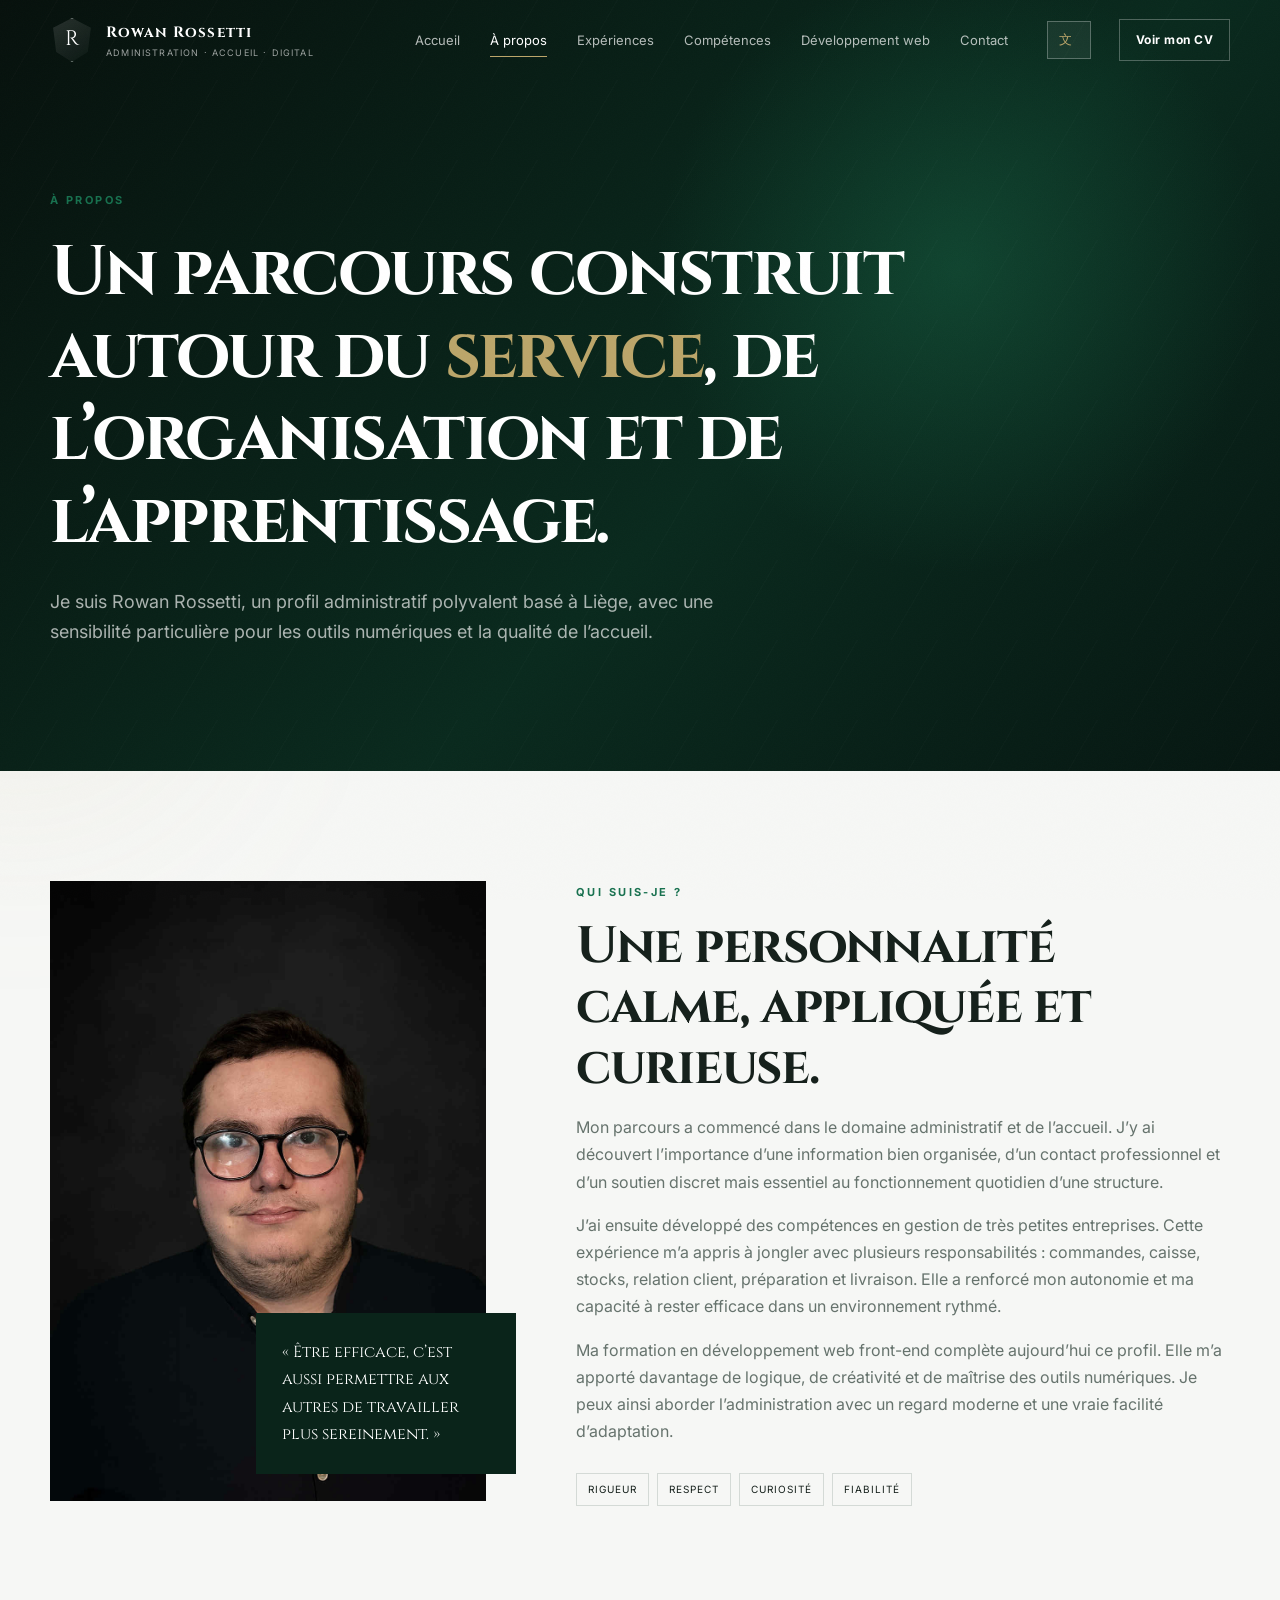
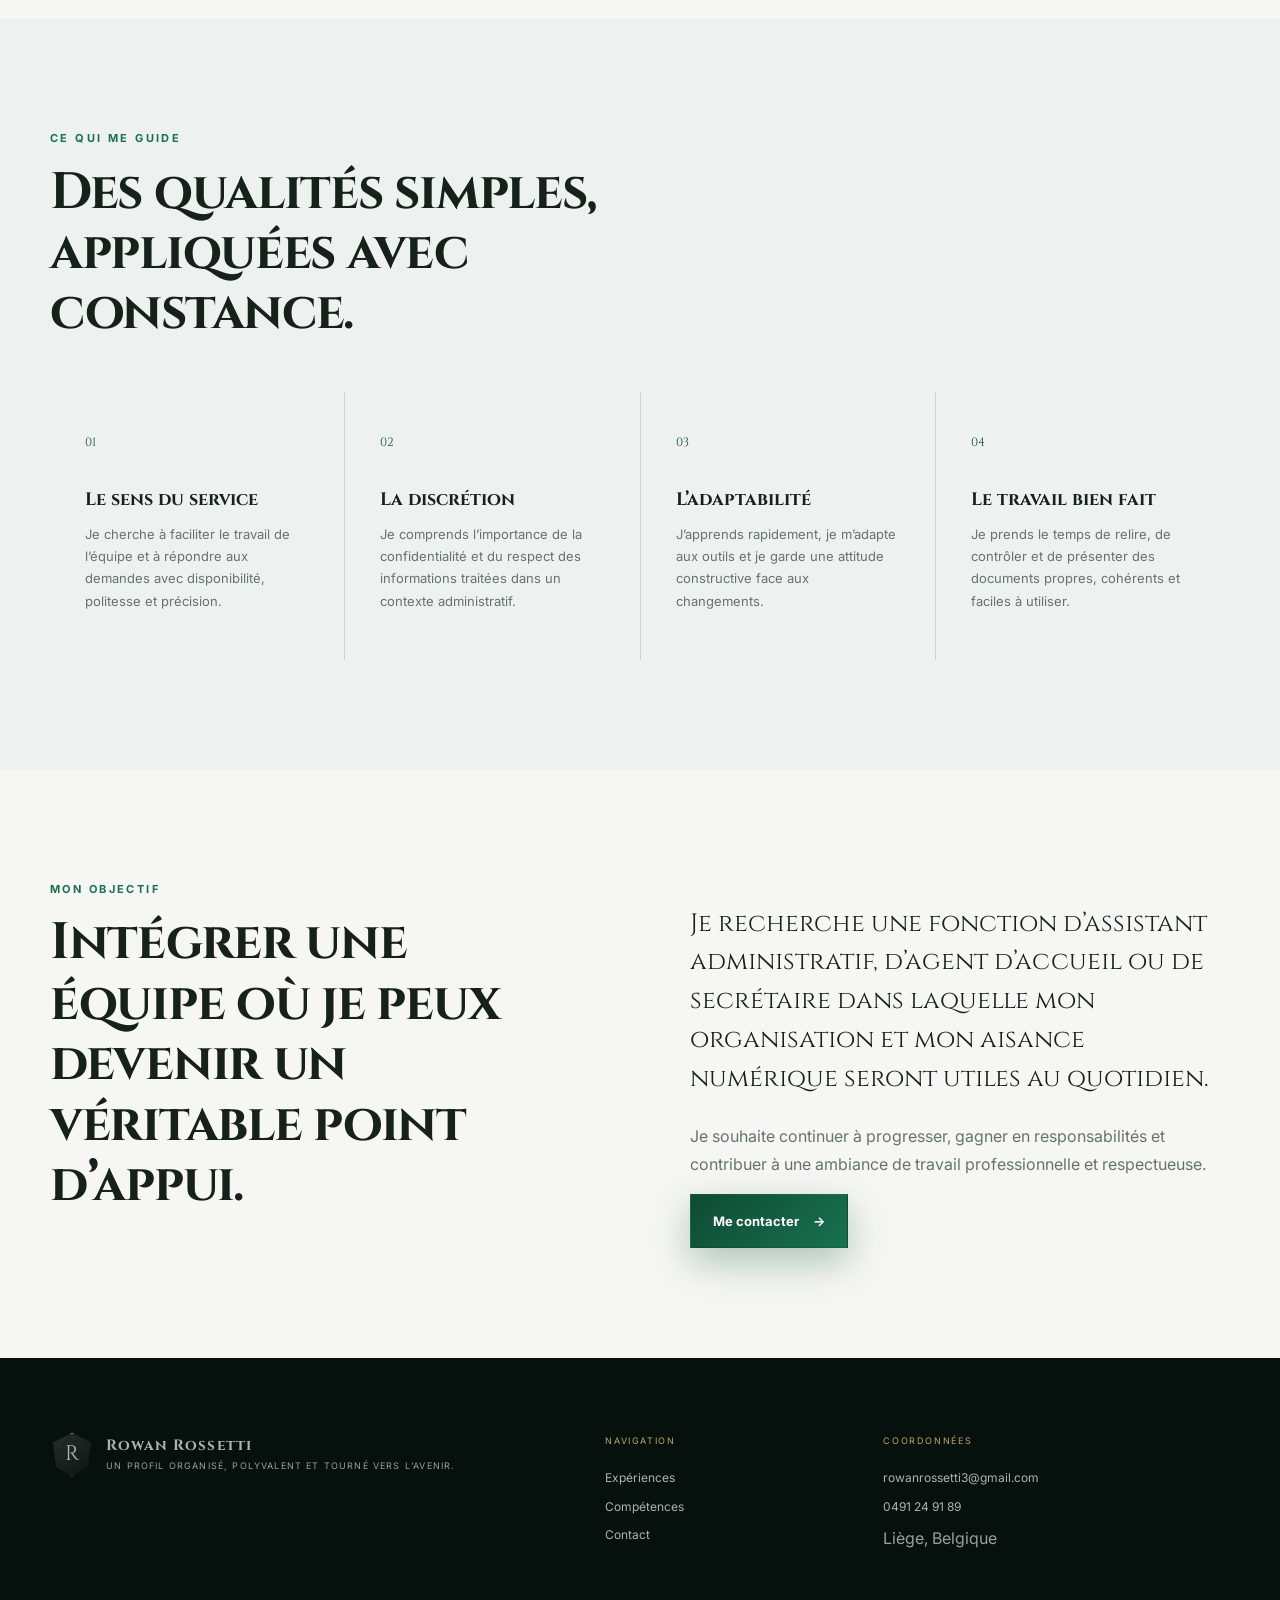
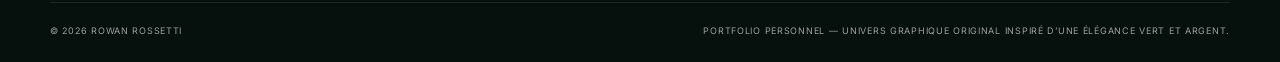
==== commit 6676e98a: "Update" ====
--- a/pages/about_me.html
+++ b/pages/about_me.html
@@ -14,9 +14,11 @@
 <a class="brand" href="../index.html" aria-label="Accueil Rowan Rossetti"><span class="brand-mark">R</span><span><strong>Rowan Rossetti</strong><small>Administration · Accueil · Digital</small></span></a>
 <button class="menu-toggle" aria-expanded="false" aria-controls="main-nav"><span></span><span></span><span></span><span class="sr-only">Ouvrir le menu</span></button>
 <nav id="main-nav" class="main-nav" aria-label="Navigation principale"><ul><li><a class="" href="../index.html">Accueil</a></li><li><a class="active" href="../pages/about_me.html">À propos</a></li><li><a class="" href="../pages/experience.html">Expériences</a></li><li><a class="" href="../pages/skills.html">Compétences</a></li><li><a class="" href="../pages/developpement.html">Développement web</a></li><li><a class="" href="../pages/contact.html">Contact</a></li></ul></nav>
+<div class="translate-control" aria-label="Traduire le site"><span class="translate-icon" aria-hidden="true">文</span><div id="google_translate_element"></div></div>
 <a class="header-cta" href="../assets/files/CV Rowan Rossetti.pdf" target="_blank" rel="noopener">Voir mon CV</a>
 </div></header>
 <main><section class="page-hero"><div class="container"><span class="kicker">À propos</span><h1>Un parcours construit autour du <em>service</em>, de l’organisation et de l’apprentissage.</h1><p>Je suis Rowan Rossetti, un profil administratif polyvalent basé à Liège, avec une sensibilité particulière pour les outils numériques et la qualité de l’accueil.</p></div></section><section class="section"><div class="container story-grid"><div class="story-photo reveal"><img src="../assets/images/17B2939B-4636-4F7A-8CCD-D02070F71E06.png" alt="Rowan Rossetti"><div class="quote-card">« Être efficace, c’est aussi permettre aux autres de travailler plus sereinement. »</div></div><div class="story-copy reveal"><span class="kicker">Qui suis-je ?</span><h2>Une personnalité calme, appliquée et curieuse.</h2><p>Mon parcours a commencé dans le domaine administratif et de l’accueil. J’y ai découvert l’importance d’une information bien organisée, d’un contact professionnel et d’un soutien discret mais essentiel au fonctionnement quotidien d’une structure.</p><p>J’ai ensuite développé des compétences en gestion de très petites entreprises. Cette expérience m’a appris à jongler avec plusieurs responsabilités : commandes, caisse, stocks, relation client, préparation et livraison. Elle a renforcé mon autonomie et ma capacité à rester efficace dans un environnement rythmé.</p><p>Ma formation en développement web front-end complète aujourd’hui ce profil. Elle m’a apporté davantage de logique, de créativité et de maîtrise des outils numériques. Je peux ainsi aborder l’administration avec un regard moderne et une vraie facilité d’adaptation.</p><div class="values-inline"><span>Rigueur</span><span>Respect</span><span>Curiosité</span><span>Fiabilité</span></div></div></div></section><section class="section tinted"><div class="container"><div class="section-head reveal"><div><span class="kicker">Ce qui me guide</span><h2>Des qualités simples, appliquées avec constance.</h2></div></div><div class="value-grid"><article class="reveal"><span>01</span><h3>Le sens du service</h3><p>Je cherche à faciliter le travail de l’équipe et à répondre aux demandes avec disponibilité, politesse et précision.</p></article><article class="reveal"><span>02</span><h3>La discrétion</h3><p>Je comprends l’importance de la confidentialité et du respect des informations traitées dans un contexte administratif.</p></article><article class="reveal"><span>03</span><h3>L’adaptabilité</h3><p>J’apprends rapidement, je m’adapte aux outils et je garde une attitude constructive face aux changements.</p></article><article class="reveal"><span>04</span><h3>Le travail bien fait</h3><p>Je prends le temps de relire, de contrôler et de présenter des documents propres, cohérents et faciles à utiliser.</p></article></div></div></section><section class="section"><div class="container split-section"><div class="reveal"><span class="kicker">Mon objectif</span><h2>Intégrer une équipe où je peux devenir un véritable point d’appui.</h2></div><div class="reveal"><p class="large-text">Je recherche une fonction d’assistant administratif, d’agent d’accueil ou de secrétaire dans laquelle mon organisation et mon aisance numérique seront utiles au quotidien.</p><p>Je souhaite continuer à progresser, gagner en responsabilités et contribuer à une ambiance de travail professionnelle et respectueuse.</p><a class="btn btn-primary" href="contact.html">Me contacter <span>→</span></a></div></div></section></main>
 <footer class="site-footer"><div class="container footer-grid"><div><a class="brand footer-brand" href="../index.html"><span class="brand-mark">R</span><span><strong>Rowan Rossetti</strong><small>Un profil organisé, polyvalent et tourné vers l’avenir.</small></span></a></div><div><span class="footer-label">Navigation</span><a href="../pages/experience.html">Expériences</a><a href="../pages/skills.html">Compétences</a><a href="../pages/contact.html">Contact</a></div><div><span class="footer-label">Coordonnées</span><a href="mailto:rowanrossetti3@gmail.com">rowanrossetti3@gmail.com</a><a href="tel:+32491249189">0491 24 91 89</a><span>Liège, Belgique</span></div></div><div class="container footer-bottom"><span>© <span id="year"></span> Rowan Rossetti</span><span>Portfolio personnel — univers graphique original inspiré d’une élégance vert et argent.</span></div></footer>
 <script src="../javascript/script.js"></script>
+<script>function googleTranslateElementInit(){new google.translate.TranslateElement({pageLanguage:'fr',autoDisplay:false,layout:google.translate.TranslateElement.InlineLayout.SIMPLE},'google_translate_element');}</script><script src="https://translate.google.com/translate_a/element.js?cb=googleTranslateElementInit"></script>
 </body></html>
--- a/css/style.css
+++ b/css/style.css
@@ -7,3 +7,72 @@
 @media(max-width:1050px){.header-cta{display:none}.hero-layout{gap:30px}.feature-grid,.project-grid{grid-template-columns:1fr 1fr}.feature-card:last-child,.project-card:last-child{grid-column:1/-1}.value-grid{grid-template-columns:1fr 1fr}.contact-layout{gap:40px}}
 @media(max-width:820px){.container{width:min(100% - 28px,1180px)}.site-header{background:rgba(7,23,18,.94);padding:10px 0}.menu-toggle{display:block;margin-left:auto;z-index:4}.main-nav{position:fixed;inset:0;background:#071712;display:grid;place-items:center;transform:translateY(-100%);transition:.4s}.main-nav.open{transform:none}.main-nav ul{flex-direction:column}.main-nav a{font-family:var(--serif);font-size:22px;padding:12px}.menu-toggle.open span:nth-child(1){transform:translateY(7px) rotate(45deg)}.menu-toggle.open span:nth-child(2){opacity:0}.menu-toggle.open span:nth-child(3){transform:translateY(-7px) rotate(-45deg)}.hero-home{padding-top:130px}.hero-layout,.story-grid,.split-section,.experience-main,.skill-category,.contact-layout,.language-panel,.cta-card{grid-template-columns:1fr}.hero-art{min-height:500px;order:-1}.portrait-frame{width:330px}.portrait-frame img{height:400px}.hero-copy{text-align:center}.eyebrow{justify-content:center}.lead{margin-inline:auto}.hero-actions,.hero-proof{justify-content:center}.section{padding:80px 0}.section-head{display:block}.section-head p{margin-top:22px}.feature-grid,.project-grid,.benefit-grid,.soft-grid,.tech-grid{grid-template-columns:1fr 1fr}.feature-card:last-child,.project-card:last-child{grid-column:auto}.split-section{gap:35px}.experience-main{gap:25px}.skill-category{gap:30px}.download-panel{align-items:flex-start;flex-direction:column}.footer-grid{grid-template-columns:1fr 1fr}.footer-grid>div:first-child{grid-column:1/-1}}
 @media(max-width:560px){h1{font-size:40px}.page-hero{padding:145px 0 75px}.hero-home{min-height:auto}.hero-art{min-height:420px}.portrait-frame{width:270px}.portrait-frame img{height:330px}.orbit-card{display:none}.portrait-caption{left:-10px;bottom:15px}.crest{right:-15px}.hero-proof{display:grid;grid-template-columns:1fr 1fr}.trust-strip .container{overflow:auto;justify-content:flex-start;white-space:nowrap}.feature-grid,.value-grid,.benefit-grid,.soft-grid,.tech-grid,.project-grid,.mission-grid,.skill-list,.language-list{grid-template-columns:1fr}.section{padding:65px 0}.section-head{margin-bottom:32px}.experience-card,.skill-category{padding:26px}.experience-meta{display:grid;gap:5px}.timeline-preview article{grid-template-columns:1fr;gap:8px}.quote-card{right:0;bottom:15px}.cta-card,.language-panel{padding:32px}.contact-card{grid-template-columns:44px 1fr}.contact-card b{display:none}.footer-grid{grid-template-columns:1fr}.footer-grid>div:first-child{grid-column:auto}.footer-bottom{display:grid;gap:10px}.brand small{display:none}}
+
+/* Translation control: keeps the portfolio layout left-to-right even for RTL languages. */
+html,body,.site-header,.site-header *{direction:ltr;}
+.translate-control{display:flex;align-items:center;gap:7px;min-width:max-content;color:white;border:1px solid rgba(255,255,255,.20);padding:5px 8px;background:rgba(255,255,255,.04)}
+.translate-icon{font-family:var(--serif);font-size:12px;color:var(--gold)}
+.translate-control .goog-te-gadget{font-size:0;color:transparent}
+.translate-control .goog-te-gadget-simple{background:transparent;border:0;padding:0;white-space:nowrap}
+.translate-control .goog-te-gadget-simple .goog-te-menu-value,.translate-control .goog-te-gadget-simple span{color:white!important;font-size:11px!important;text-decoration:none!important}
+.translate-control .goog-te-gadget-icon{display:none}
+body{top:0!important}.goog-te-banner-frame.skiptranslate,.goog-te-banner-frame{display:none!important}
+@media(max-width:1050px){.translate-control{margin-left:auto}.main-nav{margin-left:0}}
+@media(max-width:820px){.translate-control{margin-left:auto;z-index:4}.translate-control .goog-te-gadget-simple span{font-size:10px!important}.menu-toggle{margin-left:0}}
+@media(max-width:560px){.translate-icon{display:none}.translate-control{padding:4px 6px}}
+
+/* Header : conserver le design d'origine, empêcher les intitulés de se couper */
+.header-inner{flex-wrap:nowrap}
+.main-nav ul{flex-wrap:nowrap}
+.main-nav li,.main-nav a,.header-cta,.brand{white-space:nowrap;word-break:keep-all;overflow-wrap:normal;hyphens:none}
+.main-nav a{display:block}
+
+/* Bouton de traduction : plus propre, sans modifier le header d'origine */
+.translate-control{
+  display:flex;
+  align-items:center;
+  justify-content:center;
+  gap:7px;
+  flex:0 0 auto;
+  min-width:max-content;
+  height:38px;
+  padding:0 11px;
+  color:#fff;
+  border:1px solid rgba(255,255,255,.28);
+  background:rgba(255,255,255,.06);
+  transition:background .3s,border-color .3s,transform .3s;
+  white-space:nowrap;
+}
+.translate-control:hover{background:rgba(255,255,255,.13);border-color:rgba(255,255,255,.5);transform:translateY(-1px)}
+.translate-icon{flex:0 0 auto;font-family:var(--serif);font-size:13px;line-height:1;color:var(--gold)}
+.translate-control #google_translate_element,.translate-control .goog-te-gadget,.translate-control .goog-te-gadget-simple{white-space:nowrap!important}
+.translate-control .goog-te-gadget{font-size:0!important;color:transparent!important;line-height:1!important}
+.translate-control .goog-te-gadget-simple{display:flex!important;align-items:center!important;background:transparent!important;border:0!important;padding:0!important}
+.translate-control .goog-te-gadget-simple .goog-te-menu-value,.translate-control .goog-te-gadget-simple span{color:#fff!important;font-family:var(--sans)!important;font-size:11px!important;font-weight:600!important;text-decoration:none!important;white-space:nowrap!important}
+.translate-control .goog-te-gadget-icon{display:none!important}
+
+/* On réduit progressivement les espaces avant le menu mobile, sans couper les mots */
+@media(max-width:1180px) and (min-width:821px){
+  .header-inner{gap:14px}
+  .main-nav ul{gap:2px}
+  .main-nav a{font-size:12px;padding:9px 7px}
+  .main-nav a:after{left:7px;right:7px}
+  .translate-control{padding-inline:8px}
+}
+@media(max-width:980px) and (min-width:821px){
+  .brand strong{font-size:13px}
+  .brand small{display:none}
+  .brand-mark{width:38px;height:38px}
+  .main-nav a{font-size:11px;padding-inline:5px}
+  .translate-icon{display:none}
+  .translate-control{padding-inline:7px}
+}
+@media(max-width:820px){
+  .main-nav li,.main-nav a{white-space:nowrap!important;word-break:keep-all!important;overflow-wrap:normal!important;hyphens:none!important}
+  .main-nav ul{align-items:center}
+  .translate-control{height:36px;margin-left:auto;padding:0 9px}
+}
+@media(max-width:420px){
+  .translate-control{max-width:122px;overflow:hidden}
+  .translate-control .goog-te-gadget-simple span{font-size:9px!important}
+}
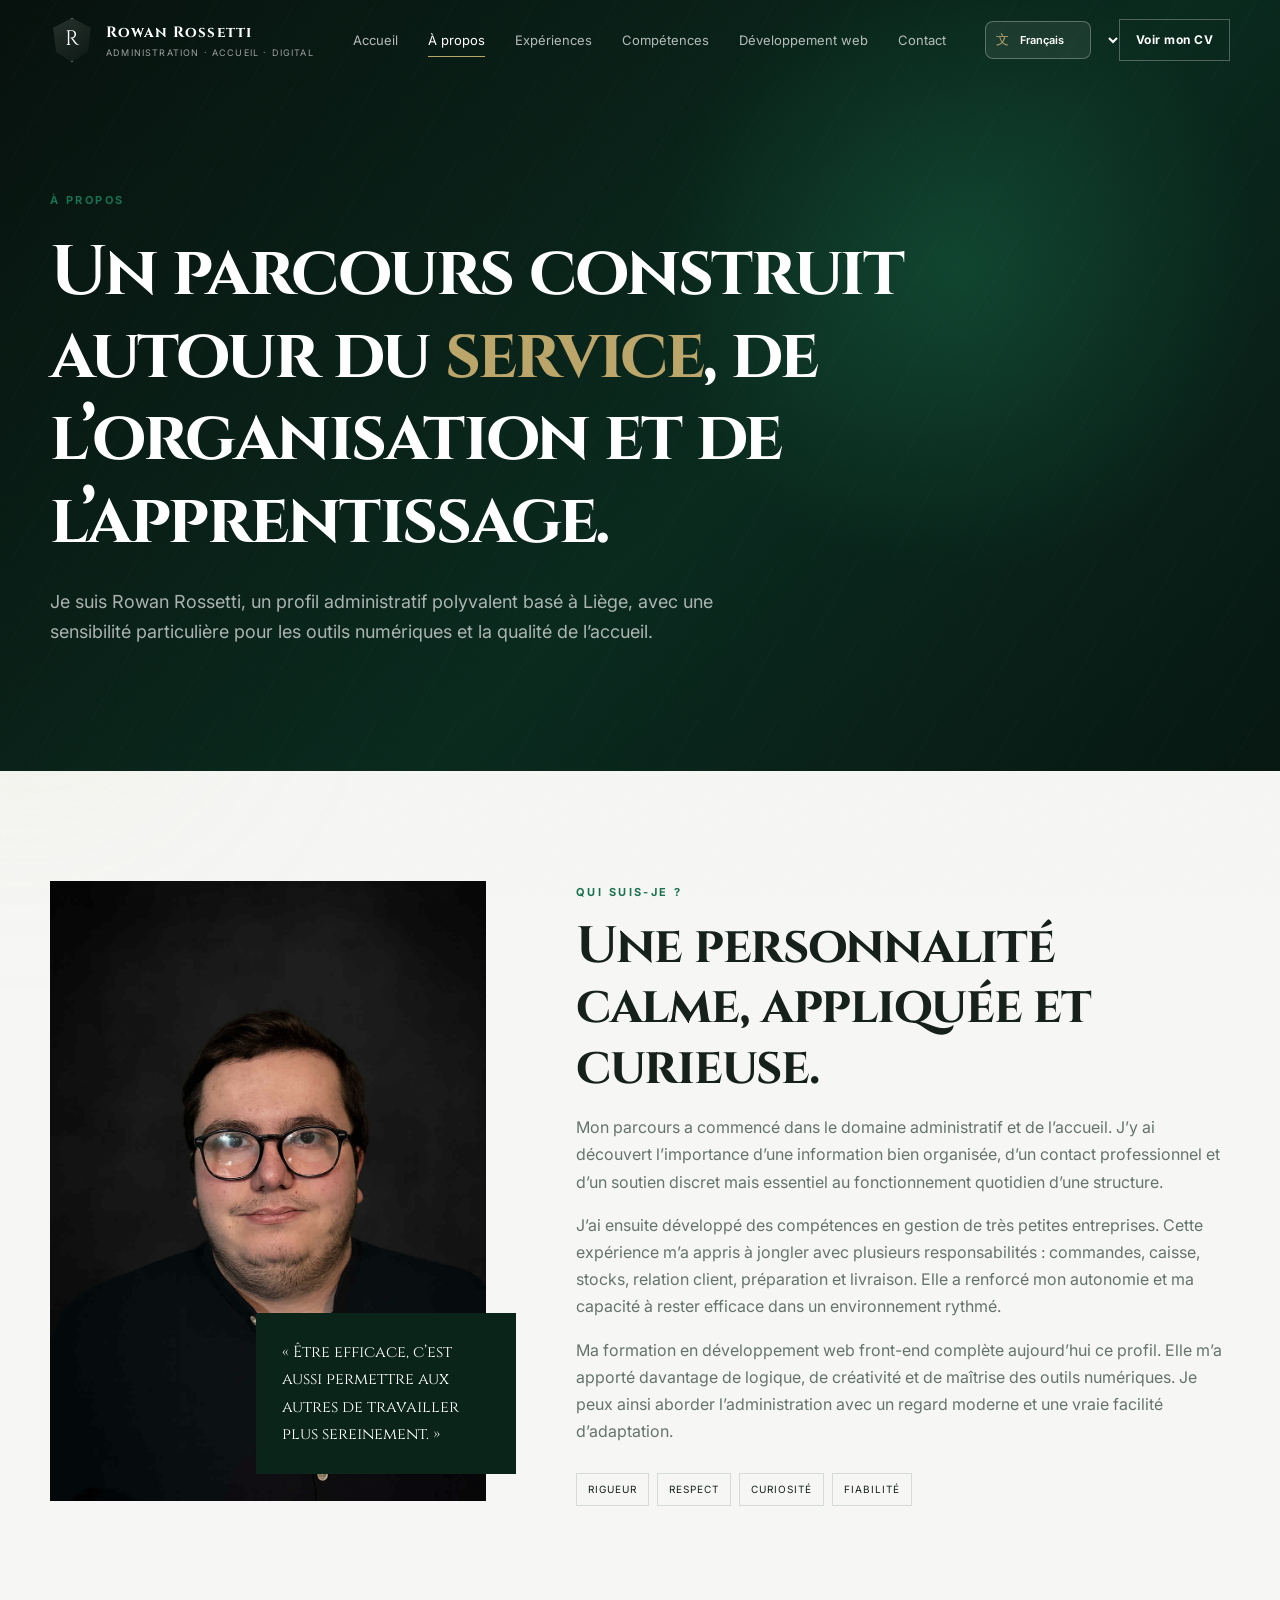
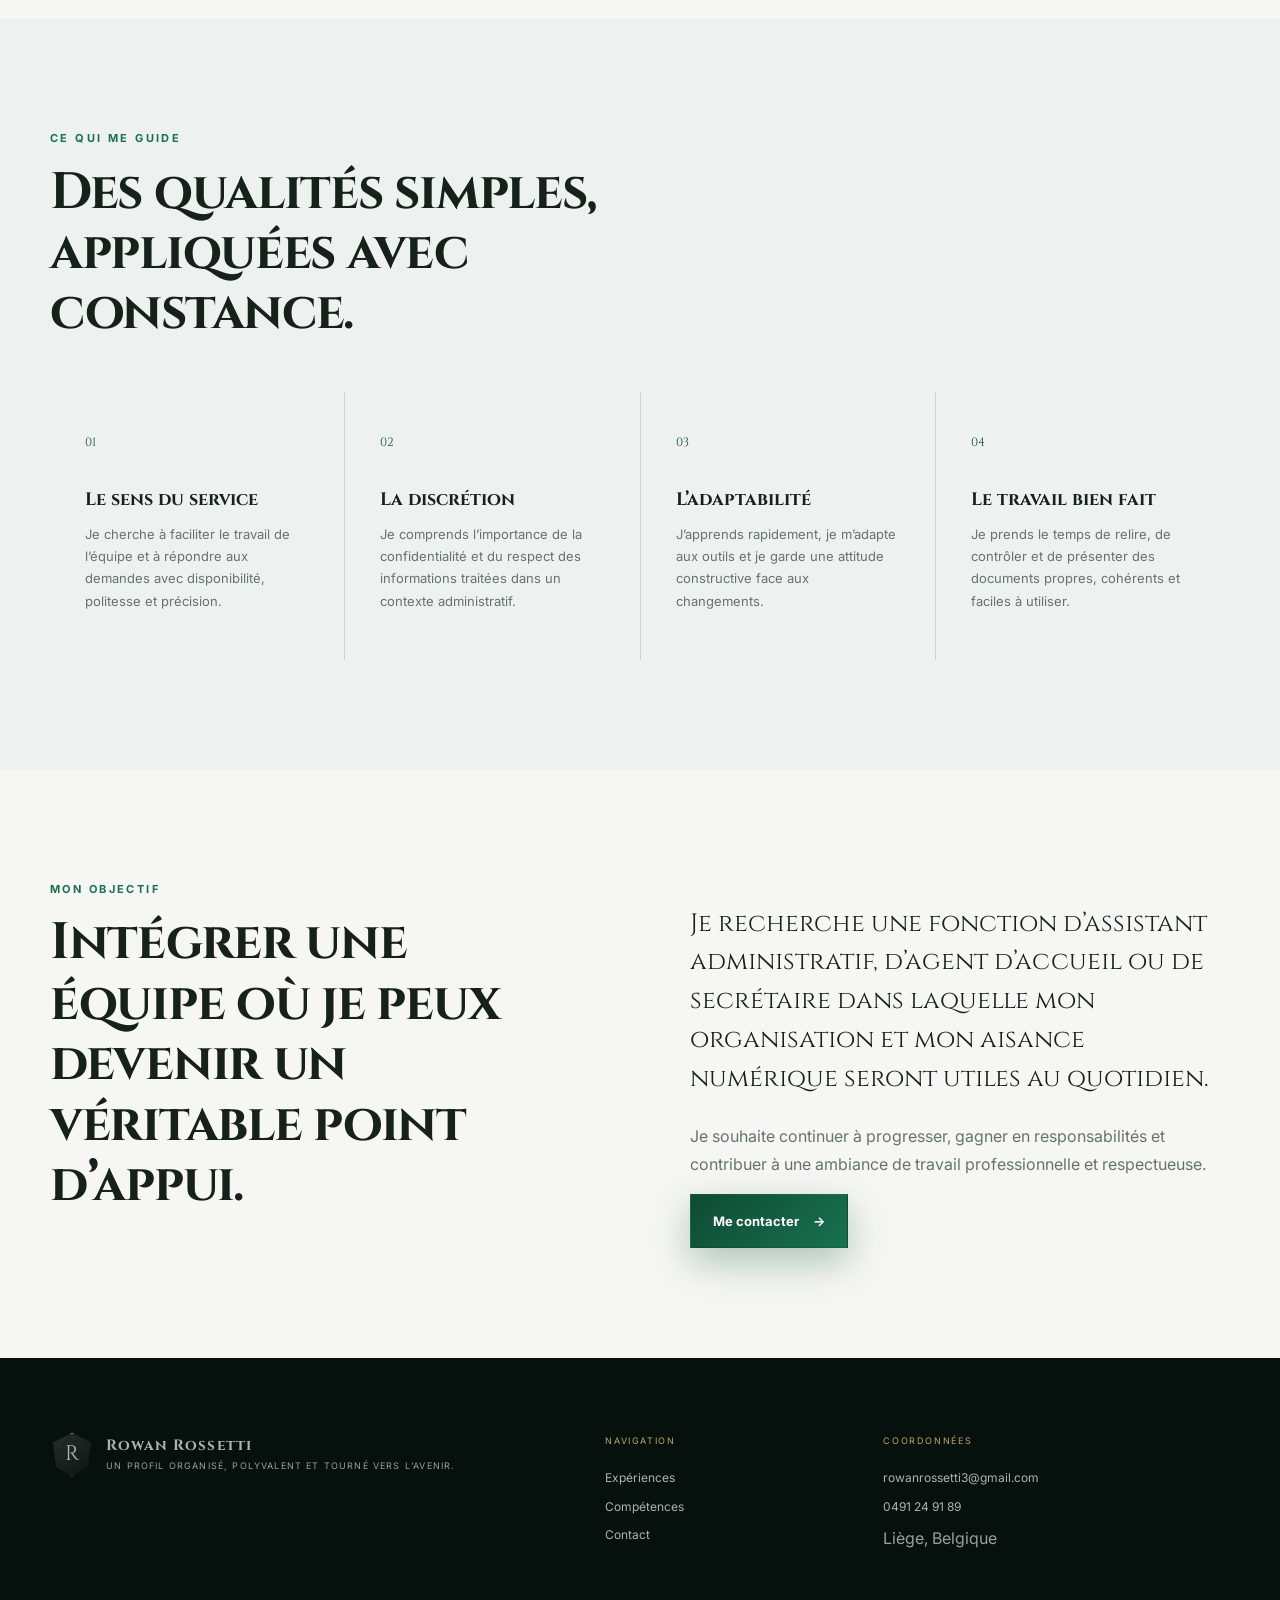
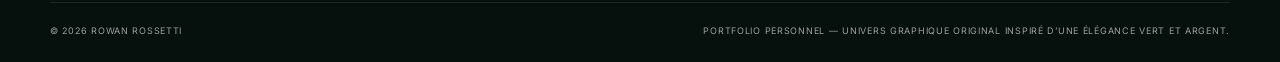
==== commit 1fa2b52c: "Update" ====
--- a/pages/about_me.html
+++ b/pages/about_me.html
@@ -14,11 +14,11 @@
 <a class="brand" href="../index.html" aria-label="Accueil Rowan Rossetti"><span class="brand-mark">R</span><span><strong>Rowan Rossetti</strong><small>Administration · Accueil · Digital</small></span></a>
 <button class="menu-toggle" aria-expanded="false" aria-controls="main-nav"><span></span><span></span><span></span><span class="sr-only">Ouvrir le menu</span></button>
 <nav id="main-nav" class="main-nav" aria-label="Navigation principale"><ul><li><a class="" href="../index.html">Accueil</a></li><li><a class="active" href="../pages/about_me.html">À propos</a></li><li><a class="" href="../pages/experience.html">Expériences</a></li><li><a class="" href="../pages/skills.html">Compétences</a></li><li><a class="" href="../pages/developpement.html">Développement web</a></li><li><a class="" href="../pages/contact.html">Contact</a></li></ul></nav>
-<div class="translate-control" aria-label="Traduire le site"><span class="translate-icon" aria-hidden="true">文</span><div id="google_translate_element"></div></div>
+<div class="translate-control" aria-label="Choisir la langue du site"><span class="translate-icon" aria-hidden="true">文</span><select id="language-select" class="language-select" aria-label="Langue du site"><option value="fr">Français</option></select><span class="translate-status" aria-live="polite"></span></div>
 <a class="header-cta" href="../assets/files/CV Rowan Rossetti.pdf" target="_blank" rel="noopener">Voir mon CV</a>
 </div></header>
 <main><section class="page-hero"><div class="container"><span class="kicker">À propos</span><h1>Un parcours construit autour du <em>service</em>, de l’organisation et de l’apprentissage.</h1><p>Je suis Rowan Rossetti, un profil administratif polyvalent basé à Liège, avec une sensibilité particulière pour les outils numériques et la qualité de l’accueil.</p></div></section><section class="section"><div class="container story-grid"><div class="story-photo reveal"><img src="../assets/images/17B2939B-4636-4F7A-8CCD-D02070F71E06.png" alt="Rowan Rossetti"><div class="quote-card">« Être efficace, c’est aussi permettre aux autres de travailler plus sereinement. »</div></div><div class="story-copy reveal"><span class="kicker">Qui suis-je ?</span><h2>Une personnalité calme, appliquée et curieuse.</h2><p>Mon parcours a commencé dans le domaine administratif et de l’accueil. J’y ai découvert l’importance d’une information bien organisée, d’un contact professionnel et d’un soutien discret mais essentiel au fonctionnement quotidien d’une structure.</p><p>J’ai ensuite développé des compétences en gestion de très petites entreprises. Cette expérience m’a appris à jongler avec plusieurs responsabilités : commandes, caisse, stocks, relation client, préparation et livraison. Elle a renforcé mon autonomie et ma capacité à rester efficace dans un environnement rythmé.</p><p>Ma formation en développement web front-end complète aujourd’hui ce profil. Elle m’a apporté davantage de logique, de créativité et de maîtrise des outils numériques. Je peux ainsi aborder l’administration avec un regard moderne et une vraie facilité d’adaptation.</p><div class="values-inline"><span>Rigueur</span><span>Respect</span><span>Curiosité</span><span>Fiabilité</span></div></div></div></section><section class="section tinted"><div class="container"><div class="section-head reveal"><div><span class="kicker">Ce qui me guide</span><h2>Des qualités simples, appliquées avec constance.</h2></div></div><div class="value-grid"><article class="reveal"><span>01</span><h3>Le sens du service</h3><p>Je cherche à faciliter le travail de l’équipe et à répondre aux demandes avec disponibilité, politesse et précision.</p></article><article class="reveal"><span>02</span><h3>La discrétion</h3><p>Je comprends l’importance de la confidentialité et du respect des informations traitées dans un contexte administratif.</p></article><article class="reveal"><span>03</span><h3>L’adaptabilité</h3><p>J’apprends rapidement, je m’adapte aux outils et je garde une attitude constructive face aux changements.</p></article><article class="reveal"><span>04</span><h3>Le travail bien fait</h3><p>Je prends le temps de relire, de contrôler et de présenter des documents propres, cohérents et faciles à utiliser.</p></article></div></div></section><section class="section"><div class="container split-section"><div class="reveal"><span class="kicker">Mon objectif</span><h2>Intégrer une équipe où je peux devenir un véritable point d’appui.</h2></div><div class="reveal"><p class="large-text">Je recherche une fonction d’assistant administratif, d’agent d’accueil ou de secrétaire dans laquelle mon organisation et mon aisance numérique seront utiles au quotidien.</p><p>Je souhaite continuer à progresser, gagner en responsabilités et contribuer à une ambiance de travail professionnelle et respectueuse.</p><a class="btn btn-primary" href="contact.html">Me contacter <span>→</span></a></div></div></section></main>
 <footer class="site-footer"><div class="container footer-grid"><div><a class="brand footer-brand" href="../index.html"><span class="brand-mark">R</span><span><strong>Rowan Rossetti</strong><small>Un profil organisé, polyvalent et tourné vers l’avenir.</small></span></a></div><div><span class="footer-label">Navigation</span><a href="../pages/experience.html">Expériences</a><a href="../pages/skills.html">Compétences</a><a href="../pages/contact.html">Contact</a></div><div><span class="footer-label">Coordonnées</span><a href="mailto:rowanrossetti3@gmail.com">rowanrossetti3@gmail.com</a><a href="tel:+32491249189">0491 24 91 89</a><span>Liège, Belgique</span></div></div><div class="container footer-bottom"><span>© <span id="year"></span> Rowan Rossetti</span><span>Portfolio personnel — univers graphique original inspiré d’une élégance vert et argent.</span></div></footer>
 <script src="../javascript/script.js"></script>
-<script>function googleTranslateElementInit(){new google.translate.TranslateElement({pageLanguage:'fr',autoDisplay:false,layout:google.translate.TranslateElement.InlineLayout.SIMPLE},'google_translate_element');}</script><script src="https://translate.google.com/translate_a/element.js?cb=googleTranslateElementInit"></script>
+
 </body></html>
--- a/css/style.css
+++ b/css/style.css
@@ -8,71 +8,27 @@
 @media(max-width:820px){.container{width:min(100% - 28px,1180px)}.site-header{background:rgba(7,23,18,.94);padding:10px 0}.menu-toggle{display:block;margin-left:auto;z-index:4}.main-nav{position:fixed;inset:0;background:#071712;display:grid;place-items:center;transform:translateY(-100%);transition:.4s}.main-nav.open{transform:none}.main-nav ul{flex-direction:column}.main-nav a{font-family:var(--serif);font-size:22px;padding:12px}.menu-toggle.open span:nth-child(1){transform:translateY(7px) rotate(45deg)}.menu-toggle.open span:nth-child(2){opacity:0}.menu-toggle.open span:nth-child(3){transform:translateY(-7px) rotate(-45deg)}.hero-home{padding-top:130px}.hero-layout,.story-grid,.split-section,.experience-main,.skill-category,.contact-layout,.language-panel,.cta-card{grid-template-columns:1fr}.hero-art{min-height:500px;order:-1}.portrait-frame{width:330px}.portrait-frame img{height:400px}.hero-copy{text-align:center}.eyebrow{justify-content:center}.lead{margin-inline:auto}.hero-actions,.hero-proof{justify-content:center}.section{padding:80px 0}.section-head{display:block}.section-head p{margin-top:22px}.feature-grid,.project-grid,.benefit-grid,.soft-grid,.tech-grid{grid-template-columns:1fr 1fr}.feature-card:last-child,.project-card:last-child{grid-column:auto}.split-section{gap:35px}.experience-main{gap:25px}.skill-category{gap:30px}.download-panel{align-items:flex-start;flex-direction:column}.footer-grid{grid-template-columns:1fr 1fr}.footer-grid>div:first-child{grid-column:1/-1}}
 @media(max-width:560px){h1{font-size:40px}.page-hero{padding:145px 0 75px}.hero-home{min-height:auto}.hero-art{min-height:420px}.portrait-frame{width:270px}.portrait-frame img{height:330px}.orbit-card{display:none}.portrait-caption{left:-10px;bottom:15px}.crest{right:-15px}.hero-proof{display:grid;grid-template-columns:1fr 1fr}.trust-strip .container{overflow:auto;justify-content:flex-start;white-space:nowrap}.feature-grid,.value-grid,.benefit-grid,.soft-grid,.tech-grid,.project-grid,.mission-grid,.skill-list,.language-list{grid-template-columns:1fr}.section{padding:65px 0}.section-head{margin-bottom:32px}.experience-card,.skill-category{padding:26px}.experience-meta{display:grid;gap:5px}.timeline-preview article{grid-template-columns:1fr;gap:8px}.quote-card{right:0;bottom:15px}.cta-card,.language-panel{padding:32px}.contact-card{grid-template-columns:44px 1fr}.contact-card b{display:none}.footer-grid{grid-template-columns:1fr}.footer-grid>div:first-child{grid-column:auto}.footer-bottom{display:grid;gap:10px}.brand small{display:none}}
 
-/* Translation control: keeps the portfolio layout left-to-right even for RTL languages. */
-html,body,.site-header,.site-header *{direction:ltr;}
-.translate-control{display:flex;align-items:center;gap:7px;min-width:max-content;color:white;border:1px solid rgba(255,255,255,.20);padding:5px 8px;background:rgba(255,255,255,.04)}
-.translate-icon{font-family:var(--serif);font-size:12px;color:var(--gold)}
-.translate-control .goog-te-gadget{font-size:0;color:transparent}
-.translate-control .goog-te-gadget-simple{background:transparent;border:0;padding:0;white-space:nowrap}
-.translate-control .goog-te-gadget-simple .goog-te-menu-value,.translate-control .goog-te-gadget-simple span{color:white!important;font-size:11px!important;text-decoration:none!important}
-.translate-control .goog-te-gadget-icon{display:none}
-body{top:0!important}.goog-te-banner-frame.skiptranslate,.goog-te-banner-frame{display:none!important}
-@media(max-width:1050px){.translate-control{margin-left:auto}.main-nav{margin-left:0}}
-@media(max-width:820px){.translate-control{margin-left:auto;z-index:4}.translate-control .goog-te-gadget-simple span{font-size:10px!important}.menu-toggle{margin-left:0}}
-@media(max-width:560px){.translate-icon{display:none}.translate-control{padding:4px 6px}}
-
 /* Header : conserver le design d'origine, empêcher les intitulés de se couper */
 .header-inner{flex-wrap:nowrap}
 .main-nav ul{flex-wrap:nowrap}
 .main-nav li,.main-nav a,.header-cta,.brand{white-space:nowrap;word-break:keep-all;overflow-wrap:normal;hyphens:none}
 .main-nav a{display:block}
+@media(max-width:1180px) and (min-width:821px){.header-inner{gap:14px}.main-nav ul{gap:2px}.main-nav a{font-size:12px;padding:9px 7px}.main-nav a:after{left:7px;right:7px}}
+@media(max-width:980px) and (min-width:821px){.brand strong{font-size:13px}.brand small{display:none}.brand-mark{width:38px;height:38px}.main-nav a{font-size:11px;padding-inline:5px}}
+@media(max-width:820px){.main-nav li,.main-nav a{white-space:nowrap!important;word-break:keep-all!important;overflow-wrap:normal!important;hyphens:none!important}.main-nav ul{align-items:center}}
 
-/* Bouton de traduction : plus propre, sans modifier le header d'origine */
-.translate-control{
-  display:flex;
-  align-items:center;
-  justify-content:center;
-  gap:7px;
-  flex:0 0 auto;
-  min-width:max-content;
-  height:38px;
-  padding:0 11px;
-  color:#fff;
-  border:1px solid rgba(255,255,255,.28);
-  background:rgba(255,255,255,.06);
-  transition:background .3s,border-color .3s,transform .3s;
-  white-space:nowrap;
-}
-.translate-control:hover{background:rgba(255,255,255,.13);border-color:rgba(255,255,255,.5);transform:translateY(-1px)}
+/* Sélecteur de langue natif — sans Google Translate */
+.translate-control{position:relative;display:flex;align-items:center;gap:7px;min-width:0;height:38px;padding:0 10px;border:1px solid rgba(255,255,255,.28);border-radius:8px;background:rgba(255,255,255,.07);transition:.25s ease}
+.translate-control:hover{background:rgba(255,255,255,.12);border-color:rgba(255,255,255,.48);transform:translateY(-1px)}
 .translate-icon{flex:0 0 auto;font-family:var(--serif);font-size:13px;line-height:1;color:var(--gold)}
-.translate-control #google_translate_element,.translate-control .goog-te-gadget,.translate-control .goog-te-gadget-simple{white-space:nowrap!important}
-.translate-control .goog-te-gadget{font-size:0!important;color:transparent!important;line-height:1!important}
-.translate-control .goog-te-gadget-simple{display:flex!important;align-items:center!important;background:transparent!important;border:0!important;padding:0!important}
-.translate-control .goog-te-gadget-simple .goog-te-menu-value,.translate-control .goog-te-gadget-simple span{color:#fff!important;font-family:var(--sans)!important;font-size:11px!important;font-weight:600!important;text-decoration:none!important;white-space:nowrap!important}
-.translate-control .goog-te-gadget-icon{display:none!important}
-
-/* On réduit progressivement les espaces avant le menu mobile, sans couper les mots */
-@media(max-width:1180px) and (min-width:821px){
-  .header-inner{gap:14px}
-  .main-nav ul{gap:2px}
-  .main-nav a{font-size:12px;padding:9px 7px}
-  .main-nav a:after{left:7px;right:7px}
-  .translate-control{padding-inline:8px}
-}
-@media(max-width:980px) and (min-width:821px){
-  .brand strong{font-size:13px}
-  .brand small{display:none}
-  .brand-mark{width:38px;height:38px}
-  .main-nav a{font-size:11px;padding-inline:5px}
-  .translate-icon{display:none}
-  .translate-control{padding-inline:7px}
-}
-@media(max-width:820px){
-  .main-nav li,.main-nav a{white-space:nowrap!important;word-break:keep-all!important;overflow-wrap:normal!important;hyphens:none!important}
-  .main-nav ul{align-items:center}
-  .translate-control{height:36px;margin-left:auto;padding:0 9px}
-}
-@media(max-width:420px){
-  .translate-control{max-width:122px;overflow:hidden}
-  .translate-control .goog-te-gadget-simple span{font-size:9px!important}
-}
+.language-select{max-width:150px;min-width:105px;border:0;outline:0;background:transparent;color:#fff;font:600 11px/1 var(--sans);cursor:pointer;appearance:auto;-webkit-appearance:menulist;white-space:nowrap}
+.language-select option{color:#111;background:#fff;font-family:var(--sans)}
+.language-select:focus-visible{outline:2px solid var(--gold);outline-offset:4px;border-radius:3px}
+.translate-status{display:none}
+.translate-control.is-translating .translate-icon{animation:translatePulse .85s ease-in-out infinite alternate}
+@keyframes translatePulse{to{opacity:.35}}
+html[dir="rtl"] body{direction:rtl}
+html[dir="rtl"] .header-inner,html[dir="rtl"] .main-nav ul,html[dir="rtl"] .hero-actions,html[dir="rtl"] .brand{direction:rtl}
+@media(max-width:1050px){.translate-control{margin-left:auto}.main-nav{margin-left:0}}
+@media(max-width:820px){.translate-control{margin-left:auto;z-index:4}.menu-toggle{margin-left:0}.language-select{max-width:120px;min-width:88px;font-size:10px}}
+@media(max-width:560px){.translate-icon{display:none}.translate-control{height:36px;padding:0 8px}.language-select{max-width:105px;min-width:78px;font-size:10px}}
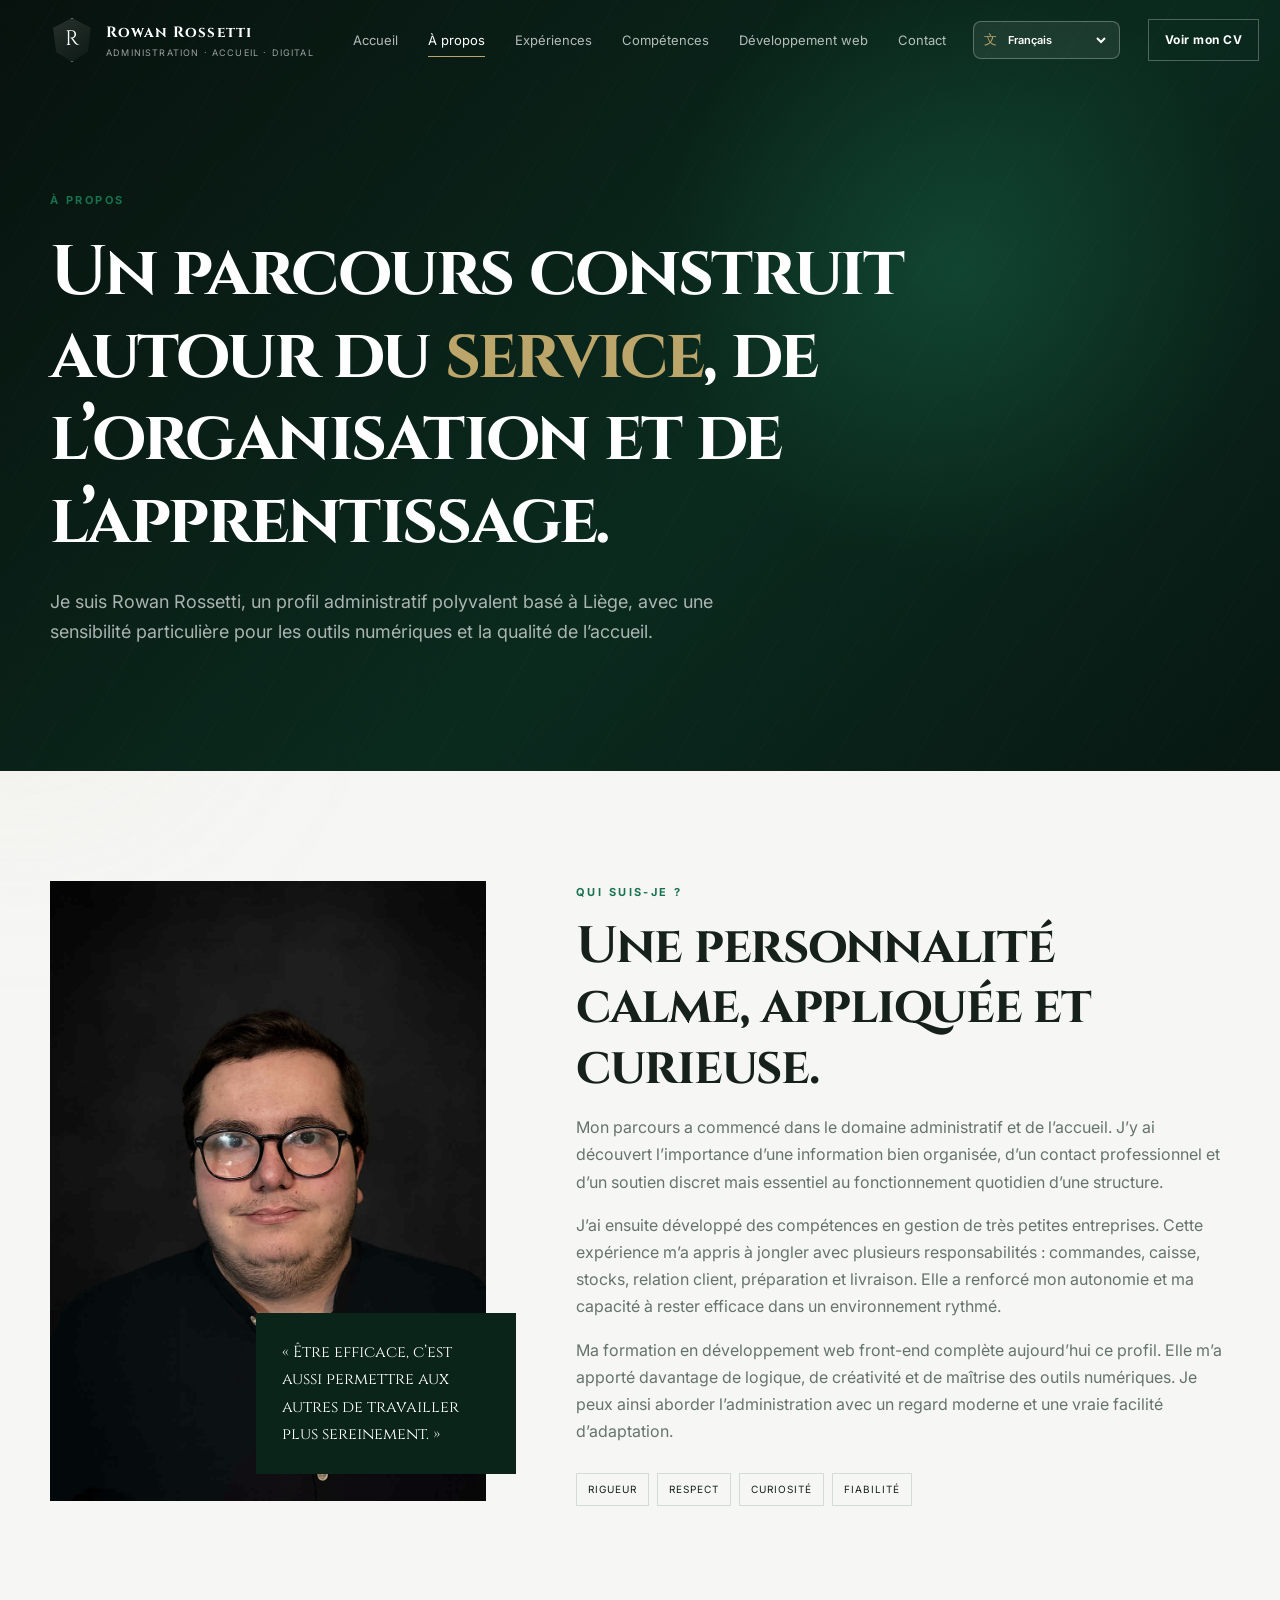
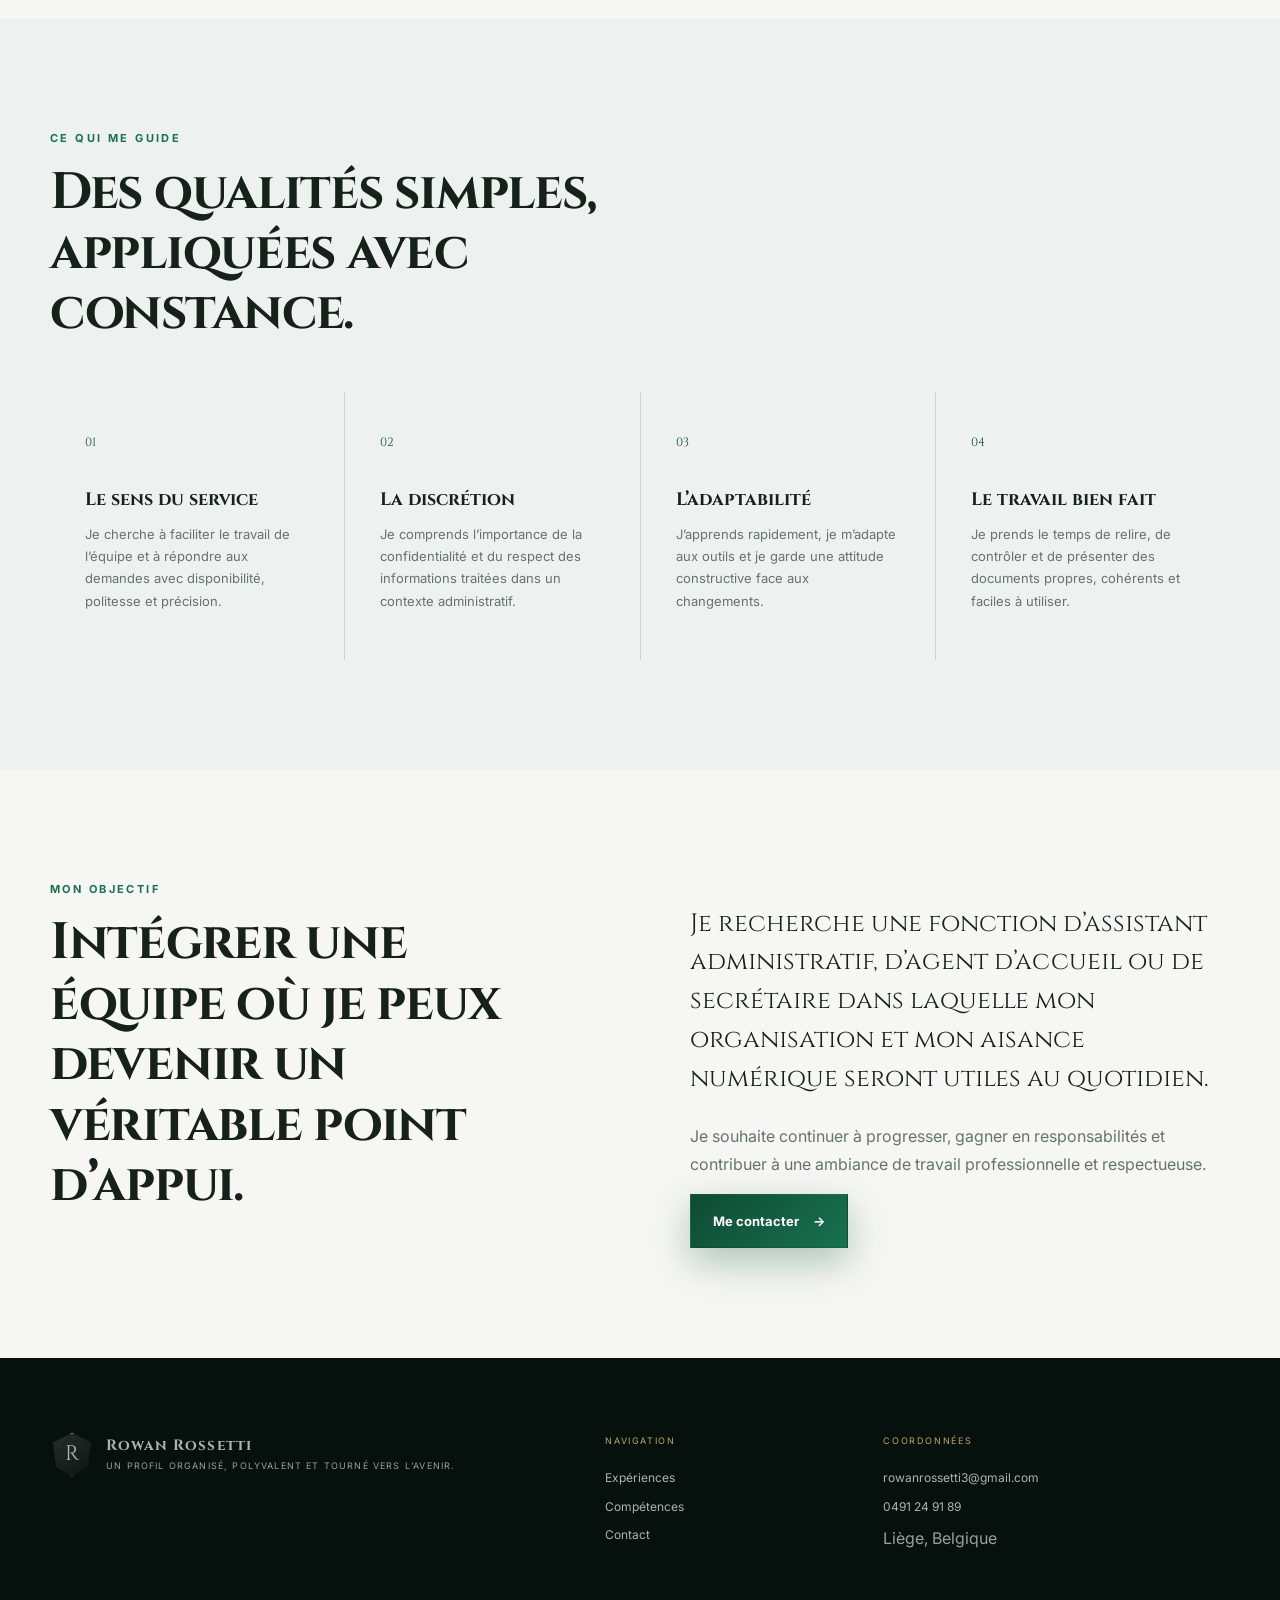
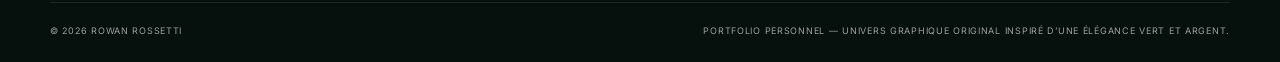
==== commit b3cc9c84: "Update" ====
--- a/pages/about_me.html
+++ b/pages/about_me.html
@@ -13,8 +13,9 @@
 <header class="site-header"><div class="container header-inner">
 <a class="brand" href="../index.html" aria-label="Accueil Rowan Rossetti"><span class="brand-mark">R</span><span><strong>Rowan Rossetti</strong><small>Administration · Accueil · Digital</small></span></a>
 <button class="menu-toggle" aria-expanded="false" aria-controls="main-nav"><span></span><span></span><span></span><span class="sr-only">Ouvrir le menu</span></button>
-<nav id="main-nav" class="main-nav" aria-label="Navigation principale"><ul><li><a class="" href="../index.html">Accueil</a></li><li><a class="active" href="../pages/about_me.html">À propos</a></li><li><a class="" href="../pages/experience.html">Expériences</a></li><li><a class="" href="../pages/skills.html">Compétences</a></li><li><a class="" href="../pages/developpement.html">Développement web</a></li><li><a class="" href="../pages/contact.html">Contact</a></li></ul></nav>
+<nav id="main-nav" class="main-nav" aria-label="Navigation principale"><ul><li><a class="" href="../index.html">Accueil</a></li><li><a class="active" href="../pages/about_me.html">À propos</a></li><li><a class="" href="../pages/experience.html">Expériences</a></li><li><a class="" href="../pages/skills.html">Compétences</a></li><li><a class="" href="../pages/developpement.html">Développement web</a></li><li><a class="" href="../pages/contact.html">Contact</a></li></ul>
 <div class="translate-control" aria-label="Choisir la langue du site"><span class="translate-icon" aria-hidden="true">文</span><select id="language-select" class="language-select" aria-label="Langue du site"><option value="fr">Français</option></select><span class="translate-status" aria-live="polite"></span></div>
+</nav>
 <a class="header-cta" href="../assets/files/CV Rowan Rossetti.pdf" target="_blank" rel="noopener">Voir mon CV</a>
 </div></header>
 <main><section class="page-hero"><div class="container"><span class="kicker">À propos</span><h1>Un parcours construit autour du <em>service</em>, de l’organisation et de l’apprentissage.</h1><p>Je suis Rowan Rossetti, un profil administratif polyvalent basé à Liège, avec une sensibilité particulière pour les outils numériques et la qualité de l’accueil.</p></div></section><section class="section"><div class="container story-grid"><div class="story-photo reveal"><img src="../assets/images/17B2939B-4636-4F7A-8CCD-D02070F71E06.png" alt="Rowan Rossetti"><div class="quote-card">« Être efficace, c’est aussi permettre aux autres de travailler plus sereinement. »</div></div><div class="story-copy reveal"><span class="kicker">Qui suis-je ?</span><h2>Une personnalité calme, appliquée et curieuse.</h2><p>Mon parcours a commencé dans le domaine administratif et de l’accueil. J’y ai découvert l’importance d’une information bien organisée, d’un contact professionnel et d’un soutien discret mais essentiel au fonctionnement quotidien d’une structure.</p><p>J’ai ensuite développé des compétences en gestion de très petites entreprises. Cette expérience m’a appris à jongler avec plusieurs responsabilités : commandes, caisse, stocks, relation client, préparation et livraison. Elle a renforcé mon autonomie et ma capacité à rester efficace dans un environnement rythmé.</p><p>Ma formation en développement web front-end complète aujourd’hui ce profil. Elle m’a apporté davantage de logique, de créativité et de maîtrise des outils numériques. Je peux ainsi aborder l’administration avec un regard moderne et une vraie facilité d’adaptation.</p><div class="values-inline"><span>Rigueur</span><span>Respect</span><span>Curiosité</span><span>Fiabilité</span></div></div></div></section><section class="section tinted"><div class="container"><div class="section-head reveal"><div><span class="kicker">Ce qui me guide</span><h2>Des qualités simples, appliquées avec constance.</h2></div></div><div class="value-grid"><article class="reveal"><span>01</span><h3>Le sens du service</h3><p>Je cherche à faciliter le travail de l’équipe et à répondre aux demandes avec disponibilité, politesse et précision.</p></article><article class="reveal"><span>02</span><h3>La discrétion</h3><p>Je comprends l’importance de la confidentialité et du respect des informations traitées dans un contexte administratif.</p></article><article class="reveal"><span>03</span><h3>L’adaptabilité</h3><p>J’apprends rapidement, je m’adapte aux outils et je garde une attitude constructive face aux changements.</p></article><article class="reveal"><span>04</span><h3>Le travail bien fait</h3><p>Je prends le temps de relire, de contrôler et de présenter des documents propres, cohérents et faciles à utiliser.</p></article></div></div></section><section class="section"><div class="container split-section"><div class="reveal"><span class="kicker">Mon objectif</span><h2>Intégrer une équipe où je peux devenir un véritable point d’appui.</h2></div><div class="reveal"><p class="large-text">Je recherche une fonction d’assistant administratif, d’agent d’accueil ou de secrétaire dans laquelle mon organisation et mon aisance numérique seront utiles au quotidien.</p><p>Je souhaite continuer à progresser, gagner en responsabilités et contribuer à une ambiance de travail professionnelle et respectueuse.</p><a class="btn btn-primary" href="contact.html">Me contacter <span>→</span></a></div></div></section></main>
--- a/css/style.css
+++ b/css/style.css
@@ -32,3 +32,26 @@
 @media(max-width:1050px){.translate-control{margin-left:auto}.main-nav{margin-left:0}}
 @media(max-width:820px){.translate-control{margin-left:auto;z-index:4}.menu-toggle{margin-left:0}.language-select{max-width:120px;min-width:88px;font-size:10px}}
 @media(max-width:560px){.translate-icon{display:none}.translate-control{height:36px;padding:0 8px}.language-select{max-width:105px;min-width:78px;font-size:10px}}
+
+
+/* Traduction intégrée au bloc de navigation */
+.main-nav{display:flex;align-items:center;gap:12px}
+.main-nav .translate-control{flex:0 0 auto;margin-left:4px}
+@media(max-width:1050px) and (min-width:821px){
+  .main-nav{margin-left:auto;gap:6px}
+  .main-nav .translate-control{margin-left:2px;height:36px;padding-inline:8px}
+  .main-nav .language-select{min-width:88px;max-width:112px;font-size:10px}
+}
+@media(max-width:820px){
+  .main-nav{display:flex;flex-direction:column;justify-content:center;align-items:center;gap:24px;padding:86px 20px 34px;overflow-y:auto}
+  .main-nav ul{flex:0 0 auto}
+  .main-nav .translate-control{margin:0;z-index:auto;width:min(280px,100%);height:44px;justify-content:center;padding-inline:14px}
+  .main-nav .language-select{width:100%;max-width:none;min-width:0;font-size:13px;text-align:center}
+}
+@media(max-width:560px){
+  .main-nav{gap:18px;padding-top:76px}
+  .main-nav a{font-size:20px;padding:9px 12px}
+  .main-nav .translate-control{height:44px;width:min(250px,100%)}
+  .main-nav .translate-icon{display:block}
+  .main-nav .language-select{font-size:12px}
+}
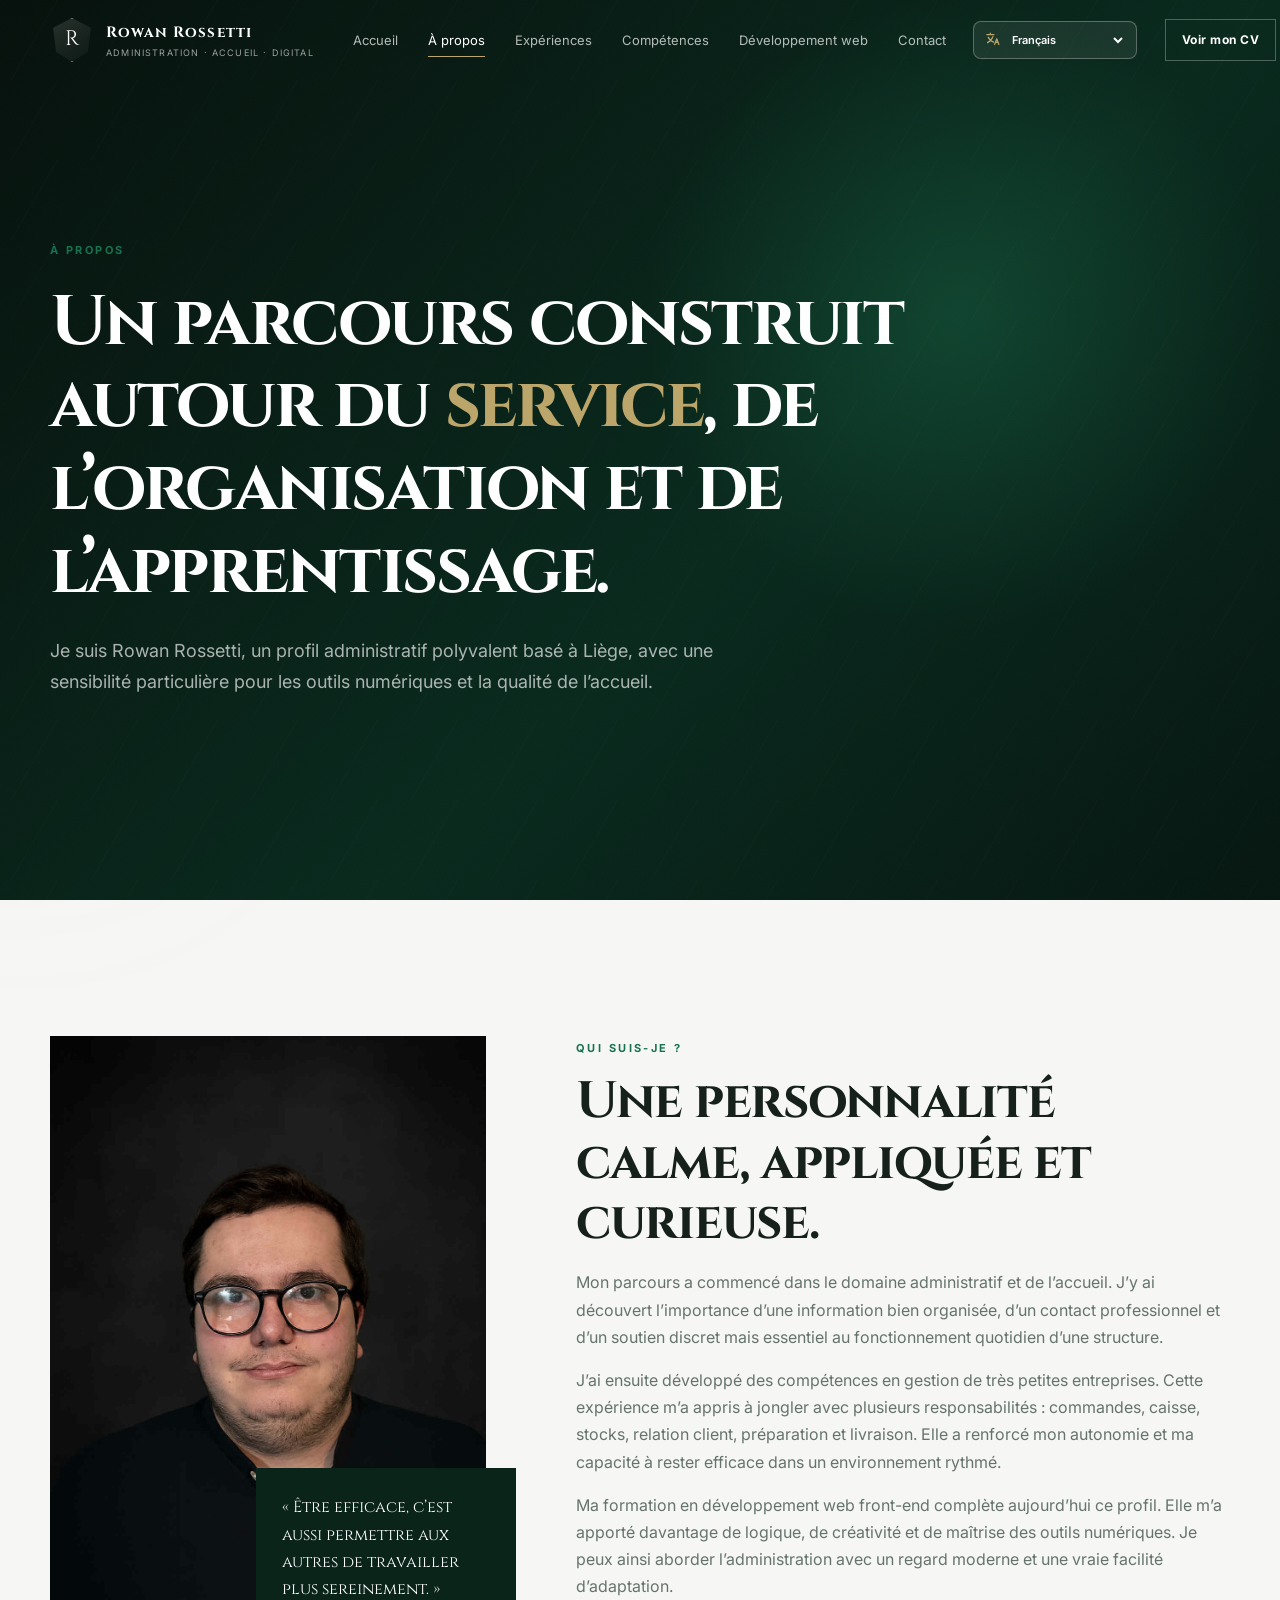
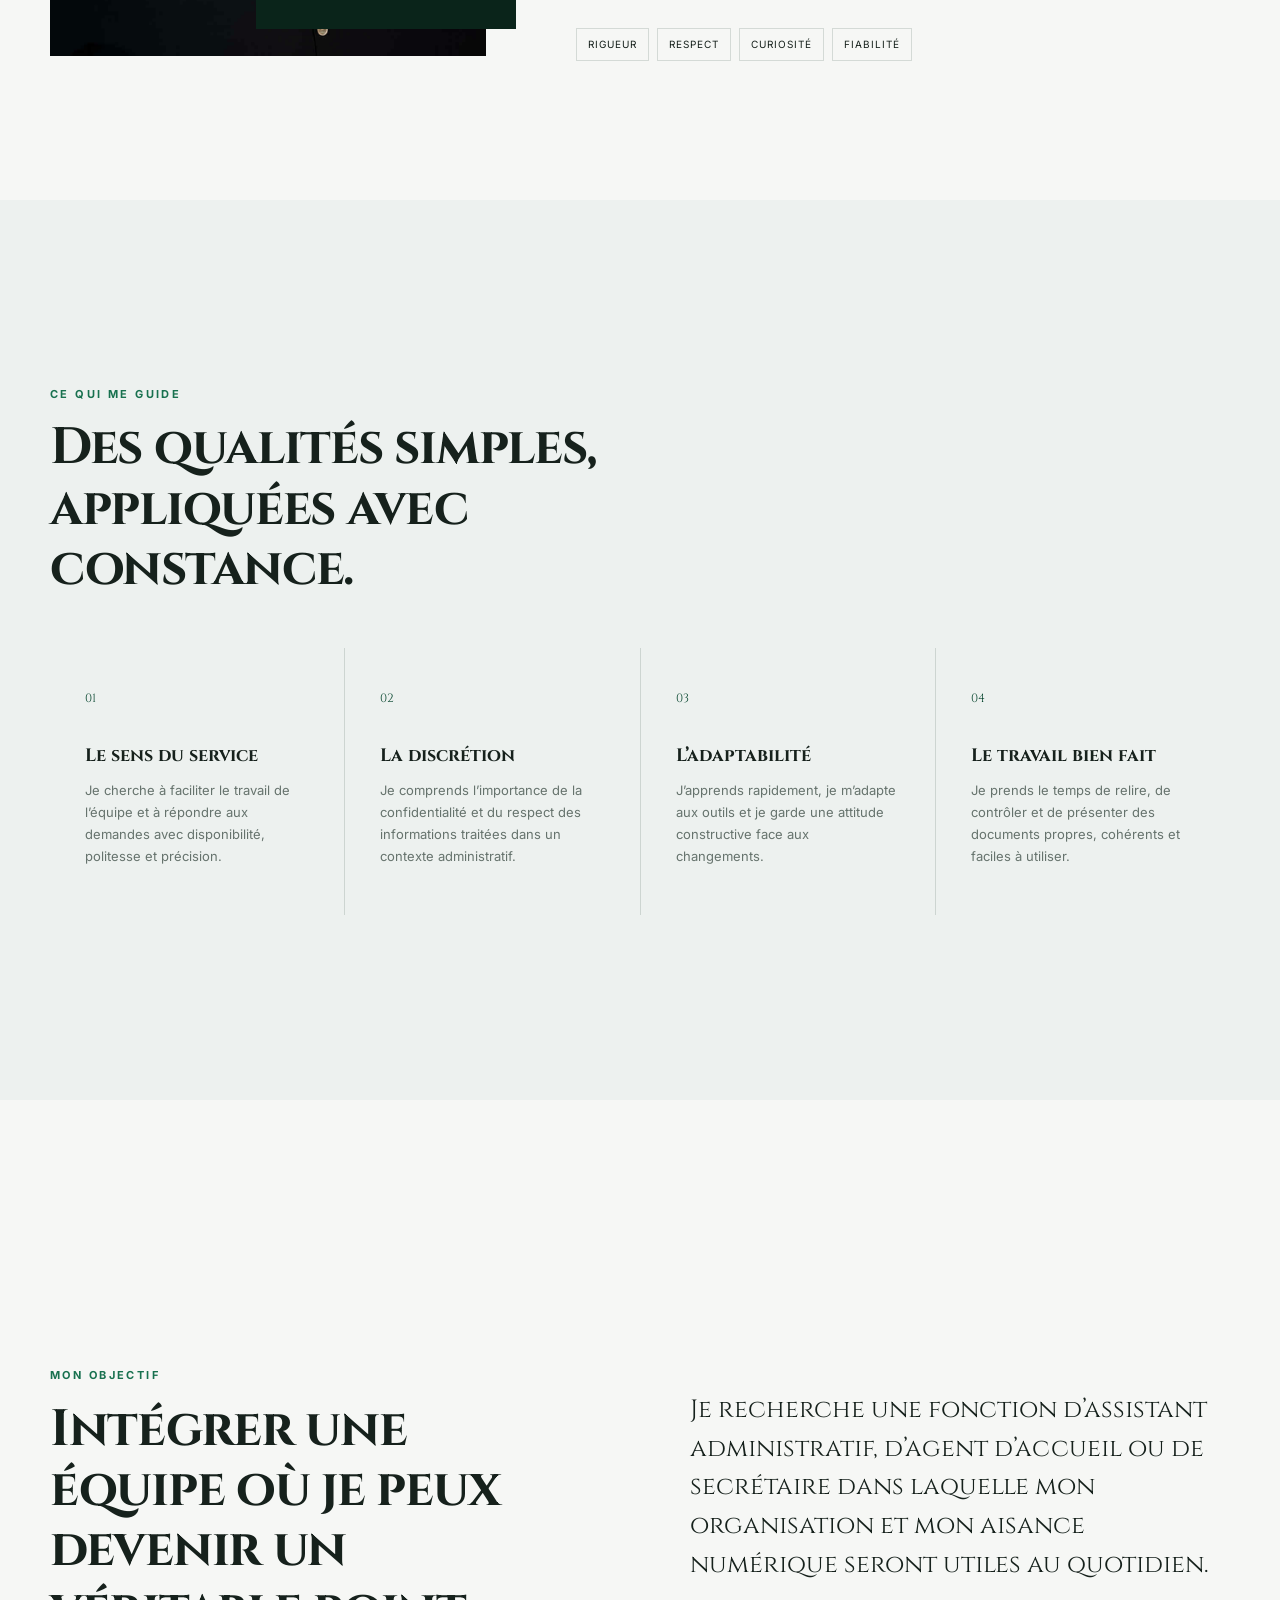
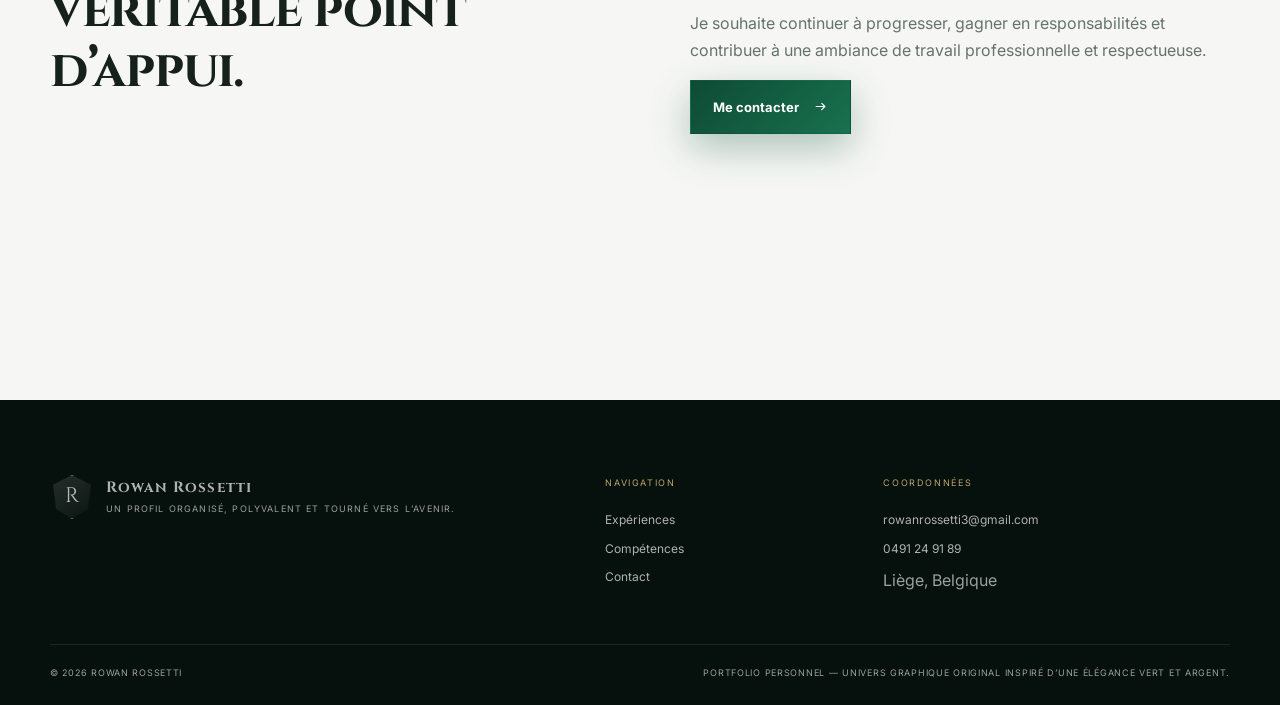
==== commit 1de71f98: "Update" ====
--- a/pages/about_me.html
+++ b/pages/about_me.html
@@ -14,11 +14,11 @@
 <a class="brand" href="../index.html" aria-label="Accueil Rowan Rossetti"><span class="brand-mark">R</span><span><strong>Rowan Rossetti</strong><small>Administration · Accueil · Digital</small></span></a>
 <button class="menu-toggle" aria-expanded="false" aria-controls="main-nav"><span></span><span></span><span></span><span class="sr-only">Ouvrir le menu</span></button>
 <nav id="main-nav" class="main-nav" aria-label="Navigation principale"><ul><li><a class="" href="../index.html">Accueil</a></li><li><a class="active" href="../pages/about_me.html">À propos</a></li><li><a class="" href="../pages/experience.html">Expériences</a></li><li><a class="" href="../pages/skills.html">Compétences</a></li><li><a class="" href="../pages/developpement.html">Développement web</a></li><li><a class="" href="../pages/contact.html">Contact</a></li></ul>
-<div class="translate-control" aria-label="Choisir la langue du site"><span class="translate-icon" aria-hidden="true">文</span><select id="language-select" class="language-select" aria-label="Langue du site"><option value="fr">Français</option></select><span class="translate-status" aria-live="polite"></span></div>
+<div class="translate-control" aria-label="Choisir la langue du site"><span class="translate-icon" aria-hidden="true"><svg class="html-icon" viewBox="0 0 24 24" aria-hidden="true"><path d="M4 5h10M9 3v2m-3 4c1.5 3.2 4.2 5.5 7.5 6.8M12.5 8c-1.1 3.5-3.7 6.5-7.5 8.5M15 19l3-8 3 8m-5-3h4"/></svg></span><select id="language-select" class="language-select" aria-label="Langue du site"><option value="fr">Français</option></select><span class="translate-status" aria-live="polite"></span></div>
 </nav>
 <a class="header-cta" href="../assets/files/CV Rowan Rossetti.pdf" target="_blank" rel="noopener">Voir mon CV</a>
 </div></header>
-<main><section class="page-hero"><div class="container"><span class="kicker">À propos</span><h1>Un parcours construit autour du <em>service</em>, de l’organisation et de l’apprentissage.</h1><p>Je suis Rowan Rossetti, un profil administratif polyvalent basé à Liège, avec une sensibilité particulière pour les outils numériques et la qualité de l’accueil.</p></div></section><section class="section"><div class="container story-grid"><div class="story-photo reveal"><img src="../assets/images/17B2939B-4636-4F7A-8CCD-D02070F71E06.png" alt="Rowan Rossetti"><div class="quote-card">« Être efficace, c’est aussi permettre aux autres de travailler plus sereinement. »</div></div><div class="story-copy reveal"><span class="kicker">Qui suis-je ?</span><h2>Une personnalité calme, appliquée et curieuse.</h2><p>Mon parcours a commencé dans le domaine administratif et de l’accueil. J’y ai découvert l’importance d’une information bien organisée, d’un contact professionnel et d’un soutien discret mais essentiel au fonctionnement quotidien d’une structure.</p><p>J’ai ensuite développé des compétences en gestion de très petites entreprises. Cette expérience m’a appris à jongler avec plusieurs responsabilités : commandes, caisse, stocks, relation client, préparation et livraison. Elle a renforcé mon autonomie et ma capacité à rester efficace dans un environnement rythmé.</p><p>Ma formation en développement web front-end complète aujourd’hui ce profil. Elle m’a apporté davantage de logique, de créativité et de maîtrise des outils numériques. Je peux ainsi aborder l’administration avec un regard moderne et une vraie facilité d’adaptation.</p><div class="values-inline"><span>Rigueur</span><span>Respect</span><span>Curiosité</span><span>Fiabilité</span></div></div></div></section><section class="section tinted"><div class="container"><div class="section-head reveal"><div><span class="kicker">Ce qui me guide</span><h2>Des qualités simples, appliquées avec constance.</h2></div></div><div class="value-grid"><article class="reveal"><span>01</span><h3>Le sens du service</h3><p>Je cherche à faciliter le travail de l’équipe et à répondre aux demandes avec disponibilité, politesse et précision.</p></article><article class="reveal"><span>02</span><h3>La discrétion</h3><p>Je comprends l’importance de la confidentialité et du respect des informations traitées dans un contexte administratif.</p></article><article class="reveal"><span>03</span><h3>L’adaptabilité</h3><p>J’apprends rapidement, je m’adapte aux outils et je garde une attitude constructive face aux changements.</p></article><article class="reveal"><span>04</span><h3>Le travail bien fait</h3><p>Je prends le temps de relire, de contrôler et de présenter des documents propres, cohérents et faciles à utiliser.</p></article></div></div></section><section class="section"><div class="container split-section"><div class="reveal"><span class="kicker">Mon objectif</span><h2>Intégrer une équipe où je peux devenir un véritable point d’appui.</h2></div><div class="reveal"><p class="large-text">Je recherche une fonction d’assistant administratif, d’agent d’accueil ou de secrétaire dans laquelle mon organisation et mon aisance numérique seront utiles au quotidien.</p><p>Je souhaite continuer à progresser, gagner en responsabilités et contribuer à une ambiance de travail professionnelle et respectueuse.</p><a class="btn btn-primary" href="contact.html">Me contacter <span>→</span></a></div></div></section></main>
+<main><section class="page-hero"><div class="container"><span class="kicker">À propos</span><h1>Un parcours construit autour du <em>service</em>, de l’organisation et de l’apprentissage.</h1><p>Je suis Rowan Rossetti, un profil administratif polyvalent basé à Liège, avec une sensibilité particulière pour les outils numériques et la qualité de l’accueil.</p></div></section><section class="section"><div class="container story-grid"><div class="story-photo reveal"><img src="../assets/images/17B2939B-4636-4F7A-8CCD-D02070F71E06.png" alt="Rowan Rossetti"><div class="quote-card">« Être efficace, c’est aussi permettre aux autres de travailler plus sereinement. »</div></div><div class="story-copy reveal"><span class="kicker">Qui suis-je ?</span><h2>Une personnalité calme, appliquée et curieuse.</h2><p>Mon parcours a commencé dans le domaine administratif et de l’accueil. J’y ai découvert l’importance d’une information bien organisée, d’un contact professionnel et d’un soutien discret mais essentiel au fonctionnement quotidien d’une structure.</p><p>J’ai ensuite développé des compétences en gestion de très petites entreprises. Cette expérience m’a appris à jongler avec plusieurs responsabilités : commandes, caisse, stocks, relation client, préparation et livraison. Elle a renforcé mon autonomie et ma capacité à rester efficace dans un environnement rythmé.</p><p>Ma formation en développement web front-end complète aujourd’hui ce profil. Elle m’a apporté davantage de logique, de créativité et de maîtrise des outils numériques. Je peux ainsi aborder l’administration avec un regard moderne et une vraie facilité d’adaptation.</p><div class="values-inline"><span>Rigueur</span><span>Respect</span><span>Curiosité</span><span>Fiabilité</span></div></div></div></section><section class="section tinted"><div class="container"><div class="section-head reveal"><div><span class="kicker">Ce qui me guide</span><h2>Des qualités simples, appliquées avec constance.</h2></div></div><div class="value-grid"><article class="reveal"><span>01</span><h3>Le sens du service</h3><p>Je cherche à faciliter le travail de l’équipe et à répondre aux demandes avec disponibilité, politesse et précision.</p></article><article class="reveal"><span>02</span><h3>La discrétion</h3><p>Je comprends l’importance de la confidentialité et du respect des informations traitées dans un contexte administratif.</p></article><article class="reveal"><span>03</span><h3>L’adaptabilité</h3><p>J’apprends rapidement, je m’adapte aux outils et je garde une attitude constructive face aux changements.</p></article><article class="reveal"><span>04</span><h3>Le travail bien fait</h3><p>Je prends le temps de relire, de contrôler et de présenter des documents propres, cohérents et faciles à utiliser.</p></article></div></div></section><section class="section"><div class="container split-section"><div class="reveal"><span class="kicker">Mon objectif</span><h2>Intégrer une équipe où je peux devenir un véritable point d’appui.</h2></div><div class="reveal"><p class="large-text">Je recherche une fonction d’assistant administratif, d’agent d’accueil ou de secrétaire dans laquelle mon organisation et mon aisance numérique seront utiles au quotidien.</p><p>Je souhaite continuer à progresser, gagner en responsabilités et contribuer à une ambiance de travail professionnelle et respectueuse.</p><a class="btn btn-primary" href="contact.html">Me contacter <span><svg class="inline-icon" viewBox="0 0 24 24" aria-hidden="true"><path d="M5 12h14m-5-5 5 5-5 5"/></svg></span></a></div></div></section></main>
 <footer class="site-footer"><div class="container footer-grid"><div><a class="brand footer-brand" href="../index.html"><span class="brand-mark">R</span><span><strong>Rowan Rossetti</strong><small>Un profil organisé, polyvalent et tourné vers l’avenir.</small></span></a></div><div><span class="footer-label">Navigation</span><a href="../pages/experience.html">Expériences</a><a href="../pages/skills.html">Compétences</a><a href="../pages/contact.html">Contact</a></div><div><span class="footer-label">Coordonnées</span><a href="mailto:rowanrossetti3@gmail.com">rowanrossetti3@gmail.com</a><a href="tel:+32491249189">0491 24 91 89</a><span>Liège, Belgique</span></div></div><div class="container footer-bottom"><span>© <span id="year"></span> Rowan Rossetti</span><span>Portfolio personnel — univers graphique original inspiré d’une élégance vert et argent.</span></div></footer>
 <script src="../javascript/script.js"></script>
 
--- a/css/style.css
+++ b/css/style.css
@@ -55,3 +55,8 @@
   .main-nav .translate-icon{display:block}
   .main-nav .language-select{font-size:12px}
 }
+
+
+/* Mise à jour 2026-09-29 : sections centrées verticalement + icônes HTML/SVG */
+.html-icon,.inline-icon{width:1em;height:1em;display:inline-block;fill:none;stroke:currentColor;stroke-width:1.8;stroke-linecap:round;stroke-linejoin:round;vertical-align:-.14em}.icon-box .html-icon,.contact-icon .html-icon{width:26px;height:26px}.translate-icon .html-icon{width:17px;height:17px}.btn .inline-icon,.text-link .inline-icon,.feature-card a .inline-icon,.contact-card b .inline-icon{width:15px;height:15px}.todo strong .html-icon{width:90px;height:90px;stroke-width:1;color:rgba(255,255,255,.12)}
+@media(min-width:821px){.section{min-height:100vh;display:flex;align-items:center}.section>.container{width:min(1180px,calc(100% - 40px))}.page-hero{min-height:100vh;display:flex;align-items:center;padding:120px 0 70px}.cta-section{min-height:100vh;display:flex;align-items:center;padding:80px 0}.cta-section>.container{width:min(1180px,calc(100% - 40px))}}
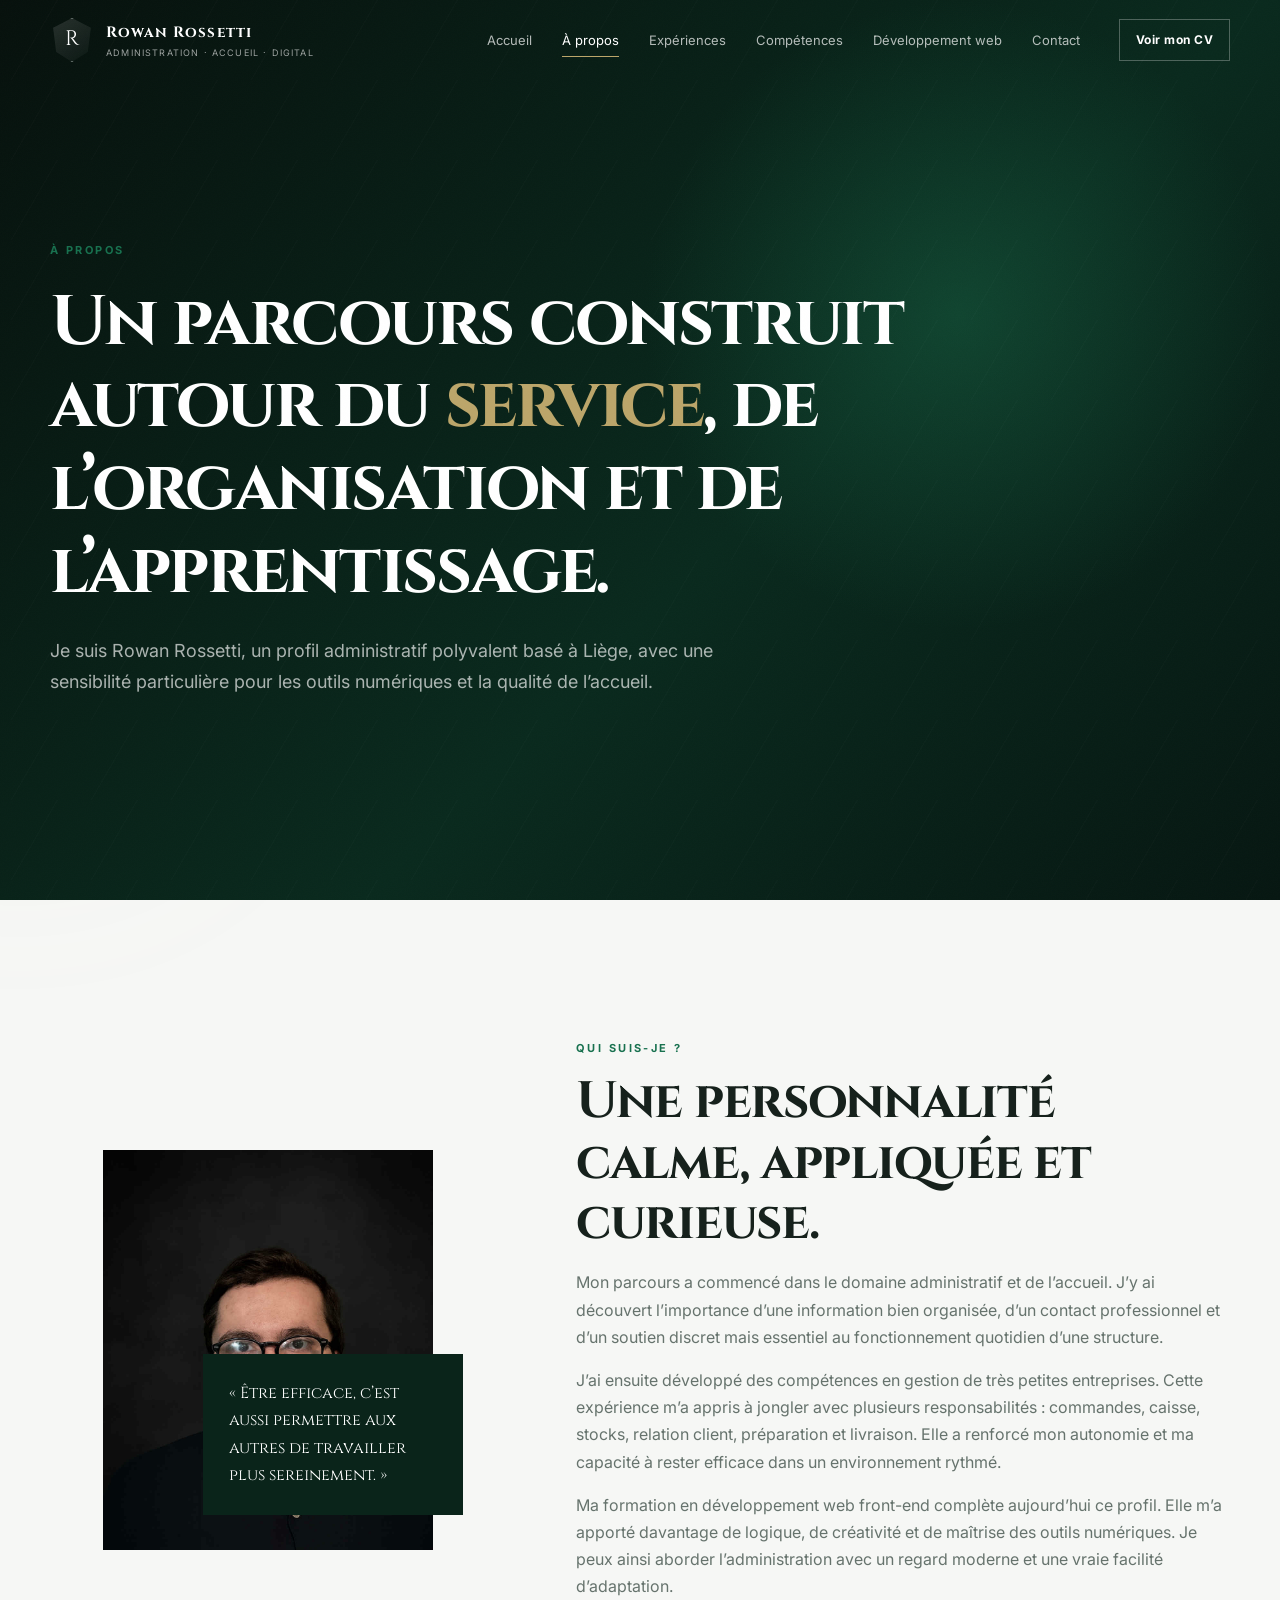
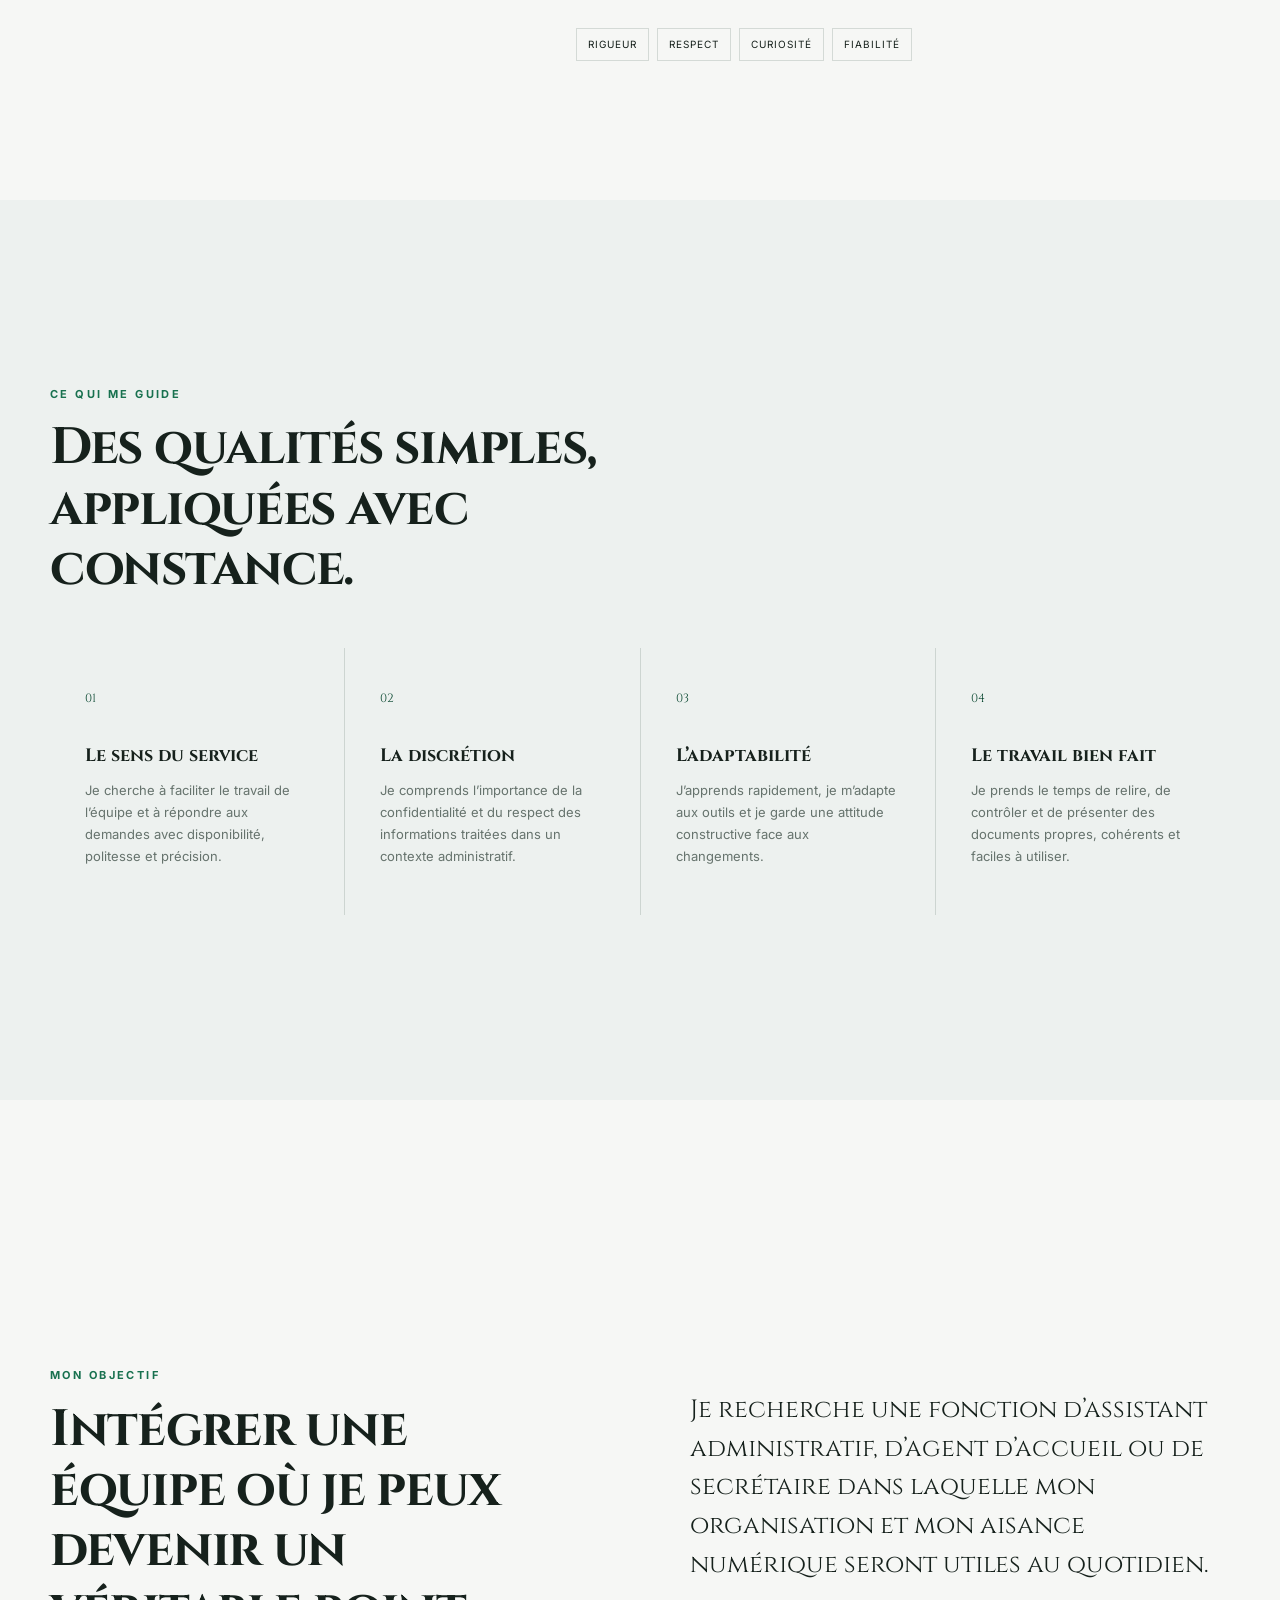
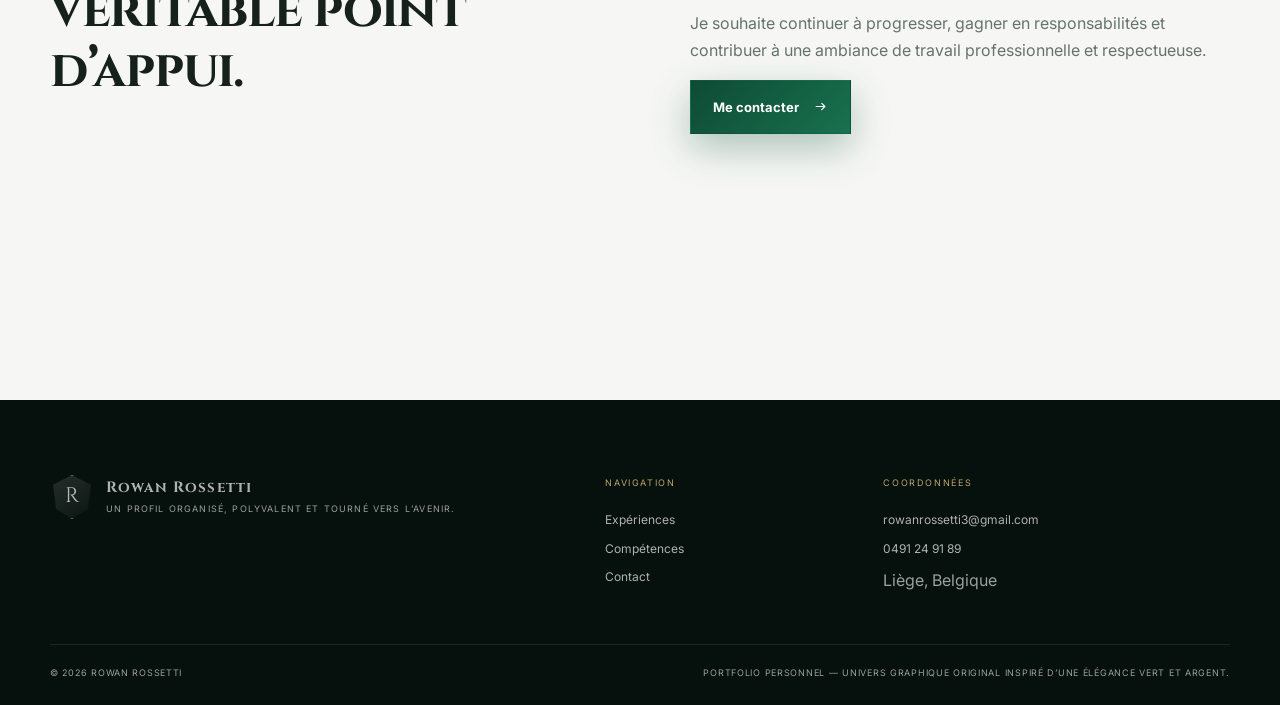
==== commit 236c9b71: "Update" ====
--- a/pages/about_me.html
+++ b/pages/about_me.html
@@ -14,7 +14,6 @@
 <a class="brand" href="../index.html" aria-label="Accueil Rowan Rossetti"><span class="brand-mark">R</span><span><strong>Rowan Rossetti</strong><small>Administration · Accueil · Digital</small></span></a>
 <button class="menu-toggle" aria-expanded="false" aria-controls="main-nav"><span></span><span></span><span></span><span class="sr-only">Ouvrir le menu</span></button>
 <nav id="main-nav" class="main-nav" aria-label="Navigation principale"><ul><li><a class="" href="../index.html">Accueil</a></li><li><a class="active" href="../pages/about_me.html">À propos</a></li><li><a class="" href="../pages/experience.html">Expériences</a></li><li><a class="" href="../pages/skills.html">Compétences</a></li><li><a class="" href="../pages/developpement.html">Développement web</a></li><li><a class="" href="../pages/contact.html">Contact</a></li></ul>
-<div class="translate-control" aria-label="Choisir la langue du site"><span class="translate-icon" aria-hidden="true"><svg class="html-icon" viewBox="0 0 24 24" aria-hidden="true"><path d="M4 5h10M9 3v2m-3 4c1.5 3.2 4.2 5.5 7.5 6.8M12.5 8c-1.1 3.5-3.7 6.5-7.5 8.5M15 19l3-8 3 8m-5-3h4"/></svg></span><select id="language-select" class="language-select" aria-label="Langue du site"><option value="fr">Français</option></select><span class="translate-status" aria-live="polite"></span></div>
 </nav>
 <a class="header-cta" href="../assets/files/CV Rowan Rossetti.pdf" target="_blank" rel="noopener">Voir mon CV</a>
 </div></header>
--- a/css/style.css
+++ b/css/style.css
@@ -1,12 +1,12 @@
 :root{--ink:#07110d;--forest:#0a241a;--emerald:#0e4b34;--emerald-2:#18714f;--silver:#c7d0cb;--mist:#edf1ef;--paper:#f6f7f5;--white:#fff;--gold:#bca66a;--text:#16211c;--muted:#66736d;--line:rgba(11,45,32,.14);--shadow:0 24px 70px rgba(5,24,17,.14);--serif:'Cinzel',serif;--sans:'Inter',sans-serif}
 *{box-sizing:border-box}html{scroll-behavior:smooth}body{margin:0;background:var(--paper);color:var(--text);font-family:var(--sans);line-height:1.7;overflow-x:hidden}body:before{content:"";position:fixed;inset:0;pointer-events:none;opacity:.035;background-image:url("data:image/svg+xml,%3Csvg xmlns='http://www.w3.org/2000/svg' width='80' height='80'%3E%3Cfilter id='n'%3E%3CfeTurbulence type='fractalNoise' baseFrequency='.8' numOctaves='3' stitchTiles='stitch'/%3E%3C/filter%3E%3Crect width='100%25' height='100%25' filter='url(%23n)' opacity='.45'/%3E%3C/svg%3E");z-index:1000}.container{width:min(1180px,calc(100% - 40px));margin:auto}.sr-only{position:absolute;width:1px;height:1px;padding:0;margin:-1px;overflow:hidden;clip:rect(0,0,0,0);white-space:nowrap;border:0}.ambient{position:fixed;border-radius:50%;filter:blur(110px);pointer-events:none;z-index:-1}.ambient-one{width:420px;height:420px;background:rgba(31,111,79,.11);top:14%;right:-180px}.ambient-two{width:360px;height:360px;background:rgba(188,166,106,.08);bottom:10%;left:-160px}.site-header{position:fixed;top:0;left:0;right:0;z-index:100;padding:18px 0;transition:.35s}.site-header.scrolled{background:rgba(7,23,18,.93);backdrop-filter:blur(18px);padding:10px 0;border-bottom:1px solid rgba(255,255,255,.08)}.header-inner{display:flex;align-items:center;gap:28px}.brand{display:flex;align-items:center;gap:12px;color:white;text-decoration:none;min-width:max-content}.brand-mark{width:44px;height:44px;border:1px solid rgba(199,208,203,.55);display:grid;place-items:center;font-family:var(--serif);font-size:21px;background:linear-gradient(145deg,rgba(255,255,255,.13),rgba(255,255,255,.02));clip-path:polygon(50% 0,93% 22%,86% 77%,50% 100%,14% 77%,7% 22%)}.brand strong{display:block;font-family:var(--serif);font-size:15px;letter-spacing:.07em}.brand small{display:block;font-size:9px;letter-spacing:.13em;text-transform:uppercase;color:rgba(255,255,255,.6)}.main-nav{margin-left:auto}.main-nav ul{list-style:none;display:flex;align-items:center;gap:8px;margin:0;padding:0}.main-nav a{color:rgba(255,255,255,.7);text-decoration:none;font-size:13px;padding:9px 11px;position:relative}.main-nav a:after{content:"";position:absolute;left:11px;right:11px;bottom:3px;height:1px;background:var(--gold);transform:scaleX(0);transition:.3s}.main-nav a:hover,.main-nav a.active{color:white}.main-nav a:hover:after,.main-nav a.active:after{transform:scaleX(1)}.header-cta{color:white;text-decoration:none;border:1px solid rgba(255,255,255,.28);padding:10px 16px;font-size:12px;font-weight:700;letter-spacing:.04em;transition:.3s}.header-cta:hover{background:white;color:var(--forest)}.menu-toggle{display:none;background:none;border:0;padding:8px}.menu-toggle span:not(.sr-only){display:block;width:24px;height:1px;background:white;margin:6px 0;transition:.3s}
-.hero,.page-hero{background:radial-gradient(circle at 75% 35%,rgba(28,113,78,.38),transparent 28%),linear-gradient(135deg,#07110d,#0a2a1e 58%,#071712);color:white;position:relative;overflow:hidden}.hero:after,.page-hero:after{content:"";position:absolute;inset:0;background:linear-gradient(120deg,transparent 45%,rgba(255,255,255,.025) 45%,rgba(255,255,255,.025) 46%,transparent 46%);background-size:80px 80px;opacity:.6}.hero-home{min-height:850px;padding:160px 0 80px;display:flex;align-items:center}.hero-layout{display:grid;grid-template-columns:1.15fr .85fr;gap:80px;align-items:center;position:relative;z-index:1}.eyebrow,.kicker{font-size:11px;text-transform:uppercase;letter-spacing:.22em;font-weight:700;color:var(--emerald-2)}.eyebrow{color:var(--silver);display:flex;align-items:center;gap:12px}.eyebrow span{width:36px;height:1px;background:var(--gold)}h1,h2,h3{font-family:var(--serif);margin:0;line-height:1.18}h1{font-size:clamp(46px,6vw,78px);letter-spacing:-.035em;margin:20px 0 24px}h1 em,h2 em{font-style:normal;color:var(--gold)}h2{font-size:clamp(34px,4vw,52px);letter-spacing:-.025em}h3{font-size:21px}.lead{font-size:18px;line-height:1.8;color:rgba(255,255,255,.72);max-width:690px}.hero-actions{display:flex;gap:14px;flex-wrap:wrap;margin-top:34px}.btn{display:inline-flex;align-items:center;justify-content:center;gap:14px;text-decoration:none;padding:15px 22px;font-size:13px;font-weight:700;transition:.3s;border:1px solid transparent}.btn-primary{background:linear-gradient(135deg,var(--emerald),var(--emerald-2));color:white;box-shadow:0 14px 38px rgba(8,73,49,.3)}.btn-primary:hover{transform:translateY(-3px);box-shadow:0 20px 48px rgba(8,73,49,.4)}.btn-ghost{border-color:rgba(255,255,255,.25);color:white}.btn-ghost:hover{background:white;color:var(--forest)}.btn-light{background:white;color:var(--forest)}.hero-proof{display:flex;gap:28px;margin-top:50px;padding-top:25px;border-top:1px solid rgba(255,255,255,.12)}.hero-proof div{display:flex;flex-direction:column}.hero-proof strong{font-family:var(--serif);font-size:18px;color:white}.hero-proof span{font-size:11px;color:rgba(255,255,255,.52)}.hero-art{position:relative;min-height:560px;display:grid;place-items:center}.portrait-frame{position:relative;width:min(390px,86%);padding:16px;background:linear-gradient(145deg,rgba(255,255,255,.17),rgba(255,255,255,.02));border:1px solid rgba(199,208,203,.34);box-shadow:0 40px 100px rgba(0,0,0,.45)}.portrait-frame:before,.portrait-frame:after{content:"";position:absolute;width:70px;height:70px;border-color:var(--gold);opacity:.7}.portrait-frame:before{left:-12px;top:-12px;border-left:1px solid;border-top:1px solid}.portrait-frame:after{right:-12px;bottom:-12px;border-right:1px solid;border-bottom:1px solid}.portrait-frame img{display:block;width:100%;height:480px;object-fit:cover;object-position:center top;filter:saturate(.75) contrast(1.05)}.crest{position:absolute;z-index:2;right:-27px;top:32px;width:64px;height:72px;display:grid;place-items:center;background:var(--gold);color:var(--forest);font-family:var(--serif);font-weight:800;clip-path:polygon(50% 0,93% 22%,86% 77%,50% 100%,14% 77%,7% 22%)}.portrait-caption{position:absolute;left:-30px;bottom:28px;background:rgba(7,23,18,.94);border:1px solid rgba(255,255,255,.13);padding:14px 20px;min-width:220px}.portrait-caption span{display:block;color:var(--gold);font-size:10px;letter-spacing:.18em;text-transform:uppercase}.portrait-caption strong{font-family:var(--serif);font-size:15px}.orbit-card{position:absolute;color:rgba(255,255,255,.74);font-size:10px;text-transform:uppercase;letter-spacing:.18em;padding:8px 12px;border:1px solid rgba(255,255,255,.15);background:rgba(7,23,18,.65);backdrop-filter:blur(10px)}.orbit-one{top:40px;left:0}.orbit-two{right:-10px;top:48%}.orbit-three{bottom:5px;left:22%}.scroll-hint{position:absolute;z-index:2;bottom:28px;left:50%;transform:translateX(-50%);font-size:9px;letter-spacing:.2em;text-transform:uppercase;color:rgba(255,255,255,.45)}.scroll-hint span{display:block;text-align:center;font-size:18px;animation:bounce 1.8s infinite}@keyframes bounce{50%{transform:translateY(5px)}}.trust-strip{background:#0b1d16;color:rgba(255,255,255,.68);border-top:1px solid rgba(255,255,255,.08)}.trust-strip .container{min-height:82px;display:flex;align-items:center;justify-content:space-between;gap:20px;text-transform:uppercase;font-size:10px;letter-spacing:.17em}.trust-strip i{width:4px;height:4px;border-radius:50%;background:var(--gold)}
+.hero,.page-hero{background:radial-gradient(circle at 75% 35%,rgba(28,113,78,.38),transparent 28%),linear-gradient(135deg,#07110d,#0a2a1e 58%,#071712);color:white;position:relative;overflow:hidden}.hero:after,.page-hero:after{content:"";position:absolute;inset:0;background:linear-gradient(120deg,transparent 45%,rgba(255,255,255,.025) 45%,rgba(255,255,255,.025) 46%,transparent 46%);background-size:80px 80px;opacity:.6}.hero-home{min-height:850px;padding:160px 0 80px;display:flex;align-items:center}.hero-layout{display:grid;grid-template-columns:1.15fr .85fr;gap:80px;align-items:center;position:relative;z-index:1}.eyebrow,.kicker{font-size:11px;text-transform:uppercase;letter-spacing:.22em;font-weight:700;color:var(--emerald-2)}.eyebrow{color:var(--silver);display:flex;align-items:center;gap:12px}.eyebrow span{width:36px;height:1px;background:var(--gold)}h1,h2,h3{font-family:var(--serif);margin:0;line-height:1.18}h1{font-size:clamp(46px,6vw,78px);letter-spacing:-.035em;margin:20px 0 24px}h1 em,h2 em{font-style:normal;color:var(--gold)}h2{font-size:clamp(34px,4vw,52px);letter-spacing:-.025em}h3{font-size:21px}.lead{font-size:18px;line-height:1.8;color:rgba(255,255,255,.72);max-width:690px}.hero-actions{display:flex;gap:14px;flex-wrap:wrap;margin-top:34px}.btn{display:inline-flex;align-items:center;justify-content:center;gap:14px;text-decoration:none;padding:15px 22px;font-size:13px;font-weight:700;transition:.3s;border:1px solid transparent}.btn-primary{background:linear-gradient(135deg,var(--emerald),var(--emerald-2));color:white;box-shadow:0 14px 38px rgba(8,73,49,.3)}.btn-primary:hover{transform:translateY(-3px);box-shadow:0 20px 48px rgba(8,73,49,.4)}.btn-ghost{border-color:rgba(255,255,255,.25);color:white}.btn-ghost:hover{background:white;color:var(--forest)}.btn-light{background:white;color:var(--forest)}.hero-proof{display:flex;gap:28px;margin-top:50px;padding-top:25px;border-top:1px solid rgba(255,255,255,.12)}.hero-proof div{display:flex;flex-direction:column}.hero-proof strong{font-family:var(--serif);font-size:18px;color:white}.hero-proof span{font-size:11px;color:rgba(255,255,255,.52)}.hero-art{position:relative;min-height:560px;display:grid;place-items:center}.portrait-frame{position:relative;width:330px;padding:16px;background:linear-gradient(145deg,rgba(255,255,255,.17),rgba(255,255,255,.02));border:1px solid rgba(199,208,203,.34);box-shadow:0 40px 100px rgba(0,0,0,.45)}.portrait-frame:before,.portrait-frame:after{content:"";position:absolute;width:70px;height:70px;border-color:var(--gold);opacity:.7}.portrait-frame:before{left:-12px;top:-12px;border-left:1px solid;border-top:1px solid}.portrait-frame:after{right:-12px;bottom:-12px;border-right:1px solid;border-bottom:1px solid}.portrait-frame img{display:block;width:100%;height:400px;object-fit:cover;object-position:center top;filter:saturate(.75) contrast(1.05)}.crest{position:absolute;z-index:2;right:-27px;top:32px;width:64px;height:72px;display:grid;place-items:center;background:var(--gold);color:var(--forest);font-family:var(--serif);font-weight:800;clip-path:polygon(50% 0,93% 22%,86% 77%,50% 100%,14% 77%,7% 22%)}.portrait-caption{position:absolute;left:-30px;bottom:28px;background:rgba(7,23,18,.94);border:1px solid rgba(255,255,255,.13);padding:14px 20px;min-width:220px}.portrait-caption span{display:block;color:var(--gold);font-size:10px;letter-spacing:.18em;text-transform:uppercase}.portrait-caption strong{font-family:var(--serif);font-size:15px}.orbit-card{position:absolute;color:rgba(255,255,255,.74);font-size:10px;text-transform:uppercase;letter-spacing:.18em;padding:8px 12px;border:1px solid rgba(255,255,255,.15);background:rgba(7,23,18,.65);backdrop-filter:blur(10px)}.orbit-one{top:40px;left:0}.orbit-two{right:-10px;top:48%}.orbit-three{bottom:5px;left:22%}.scroll-hint{position:absolute;z-index:2;bottom:28px;left:50%;transform:translateX(-50%);font-size:9px;letter-spacing:.2em;text-transform:uppercase;color:rgba(255,255,255,.45)}.scroll-hint span{display:block;text-align:center;font-size:18px;animation:bounce 1.8s infinite}@keyframes bounce{50%{transform:translateY(5px)}}.trust-strip{background:#0b1d16;color:rgba(255,255,255,.68);border-top:1px solid rgba(255,255,255,.08)}.trust-strip .container{min-height:82px;display:flex;align-items:center;justify-content:space-between;gap:20px;text-transform:uppercase;font-size:10px;letter-spacing:.17em}.trust-strip i{width:4px;height:4px;border-radius:50%;background:var(--gold)}
 .section{padding:110px 0}.section-head{display:flex;justify-content:space-between;align-items:end;gap:60px;margin-bottom:48px}.section-head>div{max-width:700px}.section-head p{max-width:430px;color:var(--muted);margin:0}.section-head .kicker,.story-copy .kicker,.split-section .kicker,.contact-intro .kicker{display:block;margin-bottom:15px}.feature-grid{display:grid;grid-template-columns:repeat(3,1fr);gap:18px}.feature-card{background:white;border:1px solid var(--line);padding:34px;position:relative;min-height:360px;transition:.35s;box-shadow:0 8px 30px rgba(7,33,23,.04)}.feature-card:hover{transform:translateY(-8px);box-shadow:var(--shadow);border-color:rgba(24,113,79,.35)}.feature-card .number{position:absolute;right:25px;top:22px;font-family:var(--serif);color:#cfd7d2;font-size:12px}.icon-box{width:55px;height:55px;display:grid;place-items:center;background:var(--mist);color:var(--emerald);font-size:27px;margin-bottom:45px}.feature-card h3{margin-bottom:15px}.feature-card p{color:var(--muted);font-size:14px}.feature-card a,.text-link{color:var(--emerald);font-size:12px;font-weight:700;text-decoration:none}.dark-panel{background:linear-gradient(135deg,#07150f,#0b2e20);color:white;position:relative}.dark-panel h2,.dark-panel h3{color:white}.dark-panel p{color:rgba(255,255,255,.62)}.large-text{font-family:var(--serif);font-size:25px;line-height:1.55;color:var(--text)}.dark-panel .large-text{color:white}.split-section{display:grid;grid-template-columns:1fr 1fr;gap:100px;align-items:start}.split-section p:not(.large-text){color:var(--muted)}.dark-panel .split-section p:not(.large-text){color:rgba(255,255,255,.6)}.principles{display:grid;grid-template-columns:1fr 1fr;border-top:1px solid rgba(255,255,255,.15);border-left:1px solid rgba(255,255,255,.15)}.principles div{padding:28px;border-right:1px solid rgba(255,255,255,.15);border-bottom:1px solid rgba(255,255,255,.15)}.principles span,.benefit-grid span{color:var(--gold);font-size:10px}.principles h3{font-size:17px;margin:8px 0}.principles p{font-size:13px;margin:0}.timeline-preview article{display:grid;grid-template-columns:190px 1fr;gap:30px;padding:34px 0;border-top:1px solid var(--line)}.timeline-preview article:last-child{border-bottom:1px solid var(--line)}.year{font-family:var(--serif);color:var(--emerald);font-size:13px}.timeline-preview h3{font-size:22px}.timeline-preview p{color:var(--muted);margin-bottom:0}.cta-section{padding:30px 0 110px}.cta-card{background:linear-gradient(135deg,var(--emerald),#082c1e);color:white;padding:58px;display:grid;grid-template-columns:1.3fr .7fr;gap:60px;align-items:center;box-shadow:var(--shadow)}.cta-card h2{font-size:38px}.cta-card .kicker{color:var(--gold)}.cta-card p{color:rgba(255,255,255,.67)}
-.page-hero{padding:185px 0 105px}.page-hero .container{position:relative;z-index:1}.page-hero h1{max-width:1000px;font-size:clamp(42px,6vw,70px)}.page-hero p{max-width:720px;color:rgba(255,255,255,.66);font-size:18px}.story-grid{display:grid;grid-template-columns:.8fr 1.2fr;gap:90px;align-items:center}.story-photo{position:relative}.story-photo img{width:100%;max-height:620px;object-fit:cover;object-position:top;filter:saturate(.75)}.quote-card{position:absolute;right:-30px;bottom:35px;background:var(--forest);color:white;padding:26px;width:260px;font-family:var(--serif);font-size:16px}.story-copy p{color:var(--muted)}.values-inline,.skills-earned,.tags{display:flex;flex-wrap:wrap;gap:8px;margin-top:28px}.values-inline span,.skills-earned span,.tags span{border:1px solid var(--line);padding:7px 11px;font-size:10px;text-transform:uppercase;letter-spacing:.1em}.tinted{background:var(--mist)}.value-grid{display:grid;grid-template-columns:repeat(4,1fr);gap:1px;background:var(--line)}.value-grid article{background:var(--mist);padding:35px}.value-grid span{font-family:var(--serif);color:var(--emerald);font-size:12px}.value-grid h3{font-size:18px;margin:35px 0 12px}.value-grid p{color:var(--muted);font-size:13px}.experience-stack{display:grid;gap:28px}.experience-card{background:white;border:1px solid var(--line);padding:46px;box-shadow:0 10px 35px rgba(6,32,21,.04)}.experience-meta{display:flex;justify-content:space-between;padding-bottom:25px;border-bottom:1px solid var(--line);font-size:10px;text-transform:uppercase;letter-spacing:.12em}.date{color:var(--emerald);font-weight:700}.type{color:var(--muted)}.experience-main{display:grid;grid-template-columns:.8fr 1.2fr;gap:60px;padding:40px 0}.company{font-size:11px;color:var(--emerald);font-weight:700;text-transform:uppercase;letter-spacing:.08em}.experience-main h2{font-size:32px;margin:12px 0 18px}.experience-main p{color:var(--muted)}.mission-grid{display:grid;grid-template-columns:1fr 1fr;gap:15px}.mission-grid div{background:var(--paper);padding:22px}.mission-grid strong{font-family:var(--serif);font-size:14px}.mission-grid p{font-size:12px;margin-bottom:0}.skills-earned{border-top:1px solid var(--line);padding-top:22px}.benefit-grid{display:grid;grid-template-columns:repeat(3,1fr);gap:40px}.benefit-grid article{border-top:1px solid rgba(255,255,255,.18);padding-top:25px}.benefit-grid h3{margin:35px 0 12px}.skill-categories{display:grid;gap:22px}.skill-category{display:grid;grid-template-columns:.45fr 1.55fr;gap:60px;background:white;border:1px solid var(--line);padding:42px}.category-head{display:flex;gap:18px}.category-head>span{font-family:var(--serif);color:var(--gold);font-size:12px}.category-head small{font-size:10px;color:var(--emerald);text-transform:uppercase;letter-spacing:.12em}.category-head h2{font-size:30px;margin-top:6px}.skill-list{display:grid;grid-template-columns:1fr 1fr;gap:28px}.skill-list strong{font-family:var(--serif);font-size:14px}.skill-list p{font-size:12px;color:var(--muted);margin:7px 0 0}.soft-grid{display:grid;grid-template-columns:repeat(3,1fr);gap:18px}.soft-grid article{background:white;padding:30px}.soft-score{font-family:var(--serif);color:var(--emerald);font-size:11px}.soft-grid h3{margin:30px 0 10px}.soft-grid p{font-size:13px;color:var(--muted)}.language-panel{background:var(--forest);color:white;padding:55px;display:grid;grid-template-columns:.8fr 1.2fr;gap:50px}.language-panel h2{font-size:34px}.language-list{display:grid;grid-template-columns:1fr 1fr;gap:14px}.language-list div{padding:17px;border:1px solid rgba(255,255,255,.15)}.language-list strong,.language-list span{display:block}.language-list strong{font-family:var(--serif);font-size:14px}.language-list span{font-size:11px;color:rgba(255,255,255,.55)}.tech-grid{display:grid;grid-template-columns:repeat(3,1fr);gap:1px;background:rgba(255,255,255,.12)}.tech-grid article{background:#0a2118;padding:35px}.tech-grid article>span{display:grid;place-items:center;width:50px;height:50px;border:1px solid rgba(255,255,255,.17);font-family:var(--serif);font-size:11px;color:var(--gold)}.tech-grid h3{margin:30px 0 10px}.tech-grid p{font-size:13px}.project-grid{display:grid;grid-template-columns:repeat(3,1fr);gap:20px}.project-card{background:white;border:1px solid var(--line);overflow:hidden;transition:.35s}.project-card:hover{transform:translateY(-7px);box-shadow:var(--shadow)}.project-visual{height:260px;background:linear-gradient(135deg,#071d14,#126044);display:flex;align-items:center;justify-content:center;position:relative;overflow:hidden}.project-visual:after{content:"";position:absolute;width:190px;height:190px;border:1px solid rgba(255,255,255,.12);transform:rotate(45deg)}.wordle{display:grid;grid-template-columns:repeat(3,45px);gap:7px;align-content:center}.wordle span{height:45px;display:grid;place-items:center;background:rgba(255,255,255,.12);border:1px solid rgba(255,255,255,.22);color:white;font-family:var(--serif);z-index:1}.todo{flex-direction:column;gap:12px}.todo-line{width:140px;height:14px;background:rgba(255,255,255,.2);z-index:1}.todo-line.done{background:var(--gold)}.todo-line.short{width:100px}.todo strong{position:absolute;font-size:90px;color:rgba(255,255,255,.09)}.mini-window{width:180px;height:120px;background:rgba(255,255,255,.1);border:1px solid rgba(255,255,255,.2);padding:15px;z-index:1}.mini-window i{display:inline-block;width:6px;height:6px;border-radius:50%;background:var(--gold)}.mini-window div{height:65px;background:linear-gradient(135deg,rgba(255,255,255,.15),rgba(255,255,255,.03));margin-top:12px}.project-content{padding:28px}.project-type{font-size:9px;text-transform:uppercase;letter-spacing:.15em;color:var(--emerald)}.project-content h3{margin:12px 0}.project-content p{font-size:13px;color:var(--muted)}.contact-layout{display:grid;grid-template-columns:.8fr 1.2fr;gap:80px}.contact-intro p{color:var(--muted)}.availability{display:flex;align-items:center;gap:14px;margin-top:32px;padding:18px;border:1px solid var(--line);background:white}.pulse{width:11px;height:11px;background:#27a66e;border-radius:50%;box-shadow:0 0 0 7px rgba(39,166,110,.12)}.availability strong,.availability small{display:block}.availability small{color:var(--muted);font-size:11px}.contact-cards{display:grid;gap:12px}.contact-card{display:grid;grid-template-columns:50px 1fr auto;gap:18px;align-items:center;background:white;border:1px solid var(--line);padding:24px;color:var(--text);text-decoration:none;transition:.3s}.contact-card:hover{border-color:var(--emerald);transform:translateX(6px)}.contact-icon{width:48px;height:48px;display:grid;place-items:center;background:var(--mist);color:var(--emerald);font-family:var(--serif);font-weight:700}.contact-card small,.contact-card strong{display:block}.contact-card small{font-size:9px;letter-spacing:.13em;text-transform:uppercase;color:var(--emerald)}.contact-card strong{font-family:var(--serif);font-size:15px}.contact-card p{font-size:11px;color:var(--muted);margin:3px 0 0}.download-panel{display:flex;justify-content:space-between;align-items:center;gap:40px}.download-panel p{color:var(--muted)}
+.page-hero{padding:185px 0 105px}.page-hero .container{position:relative;z-index:1}.page-hero h1{max-width:1000px;font-size:clamp(42px,6vw,70px)}.page-hero p{max-width:720px;color:rgba(255,255,255,.66);font-size:18px}.story-grid{display:grid;grid-template-columns:.8fr 1.2fr;gap:90px;align-items:center}.story-photo{position:relative;width:330px;margin-inline:auto}.story-photo img{width:330px;height:400px;display:block;object-fit:cover;object-position:top;filter:saturate(.75)}.quote-card{position:absolute;right:-30px;bottom:35px;background:var(--forest);color:white;padding:26px;width:260px;font-family:var(--serif);font-size:16px}.story-copy p{color:var(--muted)}.values-inline,.skills-earned,.tags{display:flex;flex-wrap:wrap;gap:8px;margin-top:28px}.values-inline span,.skills-earned span,.tags span{border:1px solid var(--line);padding:7px 11px;font-size:10px;text-transform:uppercase;letter-spacing:.1em}.tinted{background:var(--mist)}.value-grid{display:grid;grid-template-columns:repeat(4,1fr);gap:1px;background:var(--line)}.value-grid article{background:var(--mist);padding:35px}.value-grid span{font-family:var(--serif);color:var(--emerald);font-size:12px}.value-grid h3{font-size:18px;margin:35px 0 12px}.value-grid p{color:var(--muted);font-size:13px}.experience-stack{display:grid;gap:28px}.experience-card{background:white;border:1px solid var(--line);padding:46px;box-shadow:0 10px 35px rgba(6,32,21,.04)}.experience-meta{display:flex;justify-content:space-between;padding-bottom:25px;border-bottom:1px solid var(--line);font-size:10px;text-transform:uppercase;letter-spacing:.12em}.date{color:var(--emerald);font-weight:700}.type{color:var(--muted)}.experience-main{display:grid;grid-template-columns:.8fr 1.2fr;gap:60px;padding:40px 0}.company{font-size:11px;color:var(--emerald);font-weight:700;text-transform:uppercase;letter-spacing:.08em}.experience-main h2{font-size:32px;margin:12px 0 18px}.experience-main p{color:var(--muted)}.mission-grid{display:grid;grid-template-columns:1fr 1fr;gap:15px}.mission-grid div{background:var(--paper);padding:22px}.mission-grid strong{font-family:var(--serif);font-size:14px}.mission-grid p{font-size:12px;margin-bottom:0}.skills-earned{border-top:1px solid var(--line);padding-top:22px}.benefit-grid{display:grid;grid-template-columns:repeat(3,1fr);gap:40px}.benefit-grid article{border-top:1px solid rgba(255,255,255,.18);padding-top:25px}.benefit-grid h3{margin:35px 0 12px}.skill-categories{display:grid;gap:22px}.skill-category{display:grid;grid-template-columns:.45fr 1.55fr;gap:60px;background:white;border:1px solid var(--line);padding:42px}.category-head{display:flex;gap:18px}.category-head>span{font-family:var(--serif);color:var(--gold);font-size:12px}.category-head small{font-size:10px;color:var(--emerald);text-transform:uppercase;letter-spacing:.12em}.category-head h2{font-size:30px;margin-top:6px}.skill-list{display:grid;grid-template-columns:1fr 1fr;gap:28px}.skill-list strong{font-family:var(--serif);font-size:14px}.skill-list p{font-size:12px;color:var(--muted);margin:7px 0 0}.soft-grid{display:grid;grid-template-columns:repeat(3,1fr);gap:18px}.soft-grid article{background:white;padding:30px}.soft-score{font-family:var(--serif);color:var(--emerald);font-size:11px}.soft-grid h3{margin:30px 0 10px}.soft-grid p{font-size:13px;color:var(--muted)}.language-panel{background:var(--forest);color:white;padding:55px;display:grid;grid-template-columns:.8fr 1.2fr;gap:50px}.language-panel h2{font-size:34px}.language-list{display:grid;grid-template-columns:1fr 1fr;gap:14px}.language-list div{padding:17px;border:1px solid rgba(255,255,255,.15)}.language-list strong,.language-list span{display:block}.language-list strong{font-family:var(--serif);font-size:14px}.language-list span{font-size:11px;color:rgba(255,255,255,.55)}.tech-grid{display:grid;grid-template-columns:repeat(3,1fr);gap:1px;background:rgba(255,255,255,.12)}.tech-grid article{background:#0a2118;padding:35px}.tech-grid article>span{display:grid;place-items:center;width:50px;height:50px;border:1px solid rgba(255,255,255,.17);font-family:var(--serif);font-size:11px;color:var(--gold)}.tech-grid h3{margin:30px 0 10px}.tech-grid p{font-size:13px}.project-grid{display:grid;grid-template-columns:repeat(3,1fr);gap:20px}.project-card{background:white;border:1px solid var(--line);overflow:hidden;transition:.35s}.project-card:hover{transform:translateY(-7px);box-shadow:var(--shadow)}.project-visual{height:260px;background:linear-gradient(135deg,#071d14,#126044);display:flex;align-items:center;justify-content:center;position:relative;overflow:hidden}.project-visual:after{content:"";position:absolute;width:190px;height:190px;border:1px solid rgba(255,255,255,.12);transform:rotate(45deg)}.wordle{display:grid;grid-template-columns:repeat(3,45px);gap:7px;align-content:center}.wordle span{height:45px;display:grid;place-items:center;background:rgba(255,255,255,.12);border:1px solid rgba(255,255,255,.22);color:white;font-family:var(--serif);z-index:1}.todo{flex-direction:column;gap:12px}.todo-line{width:140px;height:14px;background:rgba(255,255,255,.2);z-index:1}.todo-line.done{background:var(--gold)}.todo-line.short{width:100px}.todo strong{position:absolute;font-size:90px;color:rgba(255,255,255,.09)}.mini-window{width:180px;height:120px;background:rgba(255,255,255,.1);border:1px solid rgba(255,255,255,.2);padding:15px;z-index:1}.mini-window i{display:inline-block;width:6px;height:6px;border-radius:50%;background:var(--gold)}.mini-window div{height:65px;background:linear-gradient(135deg,rgba(255,255,255,.15),rgba(255,255,255,.03));margin-top:12px}.project-content{padding:28px}.project-type{font-size:9px;text-transform:uppercase;letter-spacing:.15em;color:var(--emerald)}.project-content h3{margin:12px 0}.project-content p{font-size:13px;color:var(--muted)}.contact-layout{display:grid;grid-template-columns:.8fr 1.2fr;gap:80px}.contact-intro p{color:var(--muted)}.availability{display:flex;align-items:center;gap:14px;margin-top:32px;padding:18px;border:1px solid var(--line);background:white}.pulse{width:11px;height:11px;background:#27a66e;border-radius:50%;box-shadow:0 0 0 7px rgba(39,166,110,.12)}.availability strong,.availability small{display:block}.availability small{color:var(--muted);font-size:11px}.contact-cards{display:grid;gap:12px}.contact-card{display:grid;grid-template-columns:50px 1fr auto;gap:18px;align-items:center;background:white;border:1px solid var(--line);padding:24px;color:var(--text);text-decoration:none;transition:.3s}.contact-card:hover{border-color:var(--emerald);transform:translateX(6px)}.contact-icon{width:48px;height:48px;display:grid;place-items:center;background:var(--mist);color:var(--emerald);font-family:var(--serif);font-weight:700}.contact-card small,.contact-card strong{display:block}.contact-card small{font-size:9px;letter-spacing:.13em;text-transform:uppercase;color:var(--emerald)}.contact-card strong{font-family:var(--serif);font-size:15px}.contact-card p{font-size:11px;color:var(--muted);margin:3px 0 0}.download-panel{display:flex;justify-content:space-between;align-items:center;gap:40px}.download-panel p{color:var(--muted)}
 .site-footer{background:#06100c;color:rgba(255,255,255,.6);padding:75px 0 24px}.footer-grid{display:grid;grid-template-columns:1.4fr .6fr 1fr;gap:70px}.footer-brand{align-items:flex-start}.footer-grid>div:not(:first-child){display:flex;flex-direction:column;gap:8px}.footer-label{color:var(--gold);font-size:9px;text-transform:uppercase;letter-spacing:.18em;margin-bottom:12px}.footer-grid a{color:rgba(255,255,255,.68);text-decoration:none;font-size:12px}.footer-grid a:hover{color:white}.footer-bottom{border-top:1px solid rgba(255,255,255,.09);margin-top:50px;padding-top:20px;display:flex;justify-content:space-between;font-size:9px;text-transform:uppercase;letter-spacing:.08em}.reveal{opacity:0;transform:translateY(25px);transition:opacity .7s ease,transform .7s ease}.reveal.visible{opacity:1;transform:none}
 @media(max-width:1050px){.header-cta{display:none}.hero-layout{gap:30px}.feature-grid,.project-grid{grid-template-columns:1fr 1fr}.feature-card:last-child,.project-card:last-child{grid-column:1/-1}.value-grid{grid-template-columns:1fr 1fr}.contact-layout{gap:40px}}
-@media(max-width:820px){.container{width:min(100% - 28px,1180px)}.site-header{background:rgba(7,23,18,.94);padding:10px 0}.menu-toggle{display:block;margin-left:auto;z-index:4}.main-nav{position:fixed;inset:0;background:#071712;display:grid;place-items:center;transform:translateY(-100%);transition:.4s}.main-nav.open{transform:none}.main-nav ul{flex-direction:column}.main-nav a{font-family:var(--serif);font-size:22px;padding:12px}.menu-toggle.open span:nth-child(1){transform:translateY(7px) rotate(45deg)}.menu-toggle.open span:nth-child(2){opacity:0}.menu-toggle.open span:nth-child(3){transform:translateY(-7px) rotate(-45deg)}.hero-home{padding-top:130px}.hero-layout,.story-grid,.split-section,.experience-main,.skill-category,.contact-layout,.language-panel,.cta-card{grid-template-columns:1fr}.hero-art{min-height:500px;order:-1}.portrait-frame{width:330px}.portrait-frame img{height:400px}.hero-copy{text-align:center}.eyebrow{justify-content:center}.lead{margin-inline:auto}.hero-actions,.hero-proof{justify-content:center}.section{padding:80px 0}.section-head{display:block}.section-head p{margin-top:22px}.feature-grid,.project-grid,.benefit-grid,.soft-grid,.tech-grid{grid-template-columns:1fr 1fr}.feature-card:last-child,.project-card:last-child{grid-column:auto}.split-section{gap:35px}.experience-main{gap:25px}.skill-category{gap:30px}.download-panel{align-items:flex-start;flex-direction:column}.footer-grid{grid-template-columns:1fr 1fr}.footer-grid>div:first-child{grid-column:1/-1}}
-@media(max-width:560px){h1{font-size:40px}.page-hero{padding:145px 0 75px}.hero-home{min-height:auto}.hero-art{min-height:420px}.portrait-frame{width:270px}.portrait-frame img{height:330px}.orbit-card{display:none}.portrait-caption{left:-10px;bottom:15px}.crest{right:-15px}.hero-proof{display:grid;grid-template-columns:1fr 1fr}.trust-strip .container{overflow:auto;justify-content:flex-start;white-space:nowrap}.feature-grid,.value-grid,.benefit-grid,.soft-grid,.tech-grid,.project-grid,.mission-grid,.skill-list,.language-list{grid-template-columns:1fr}.section{padding:65px 0}.section-head{margin-bottom:32px}.experience-card,.skill-category{padding:26px}.experience-meta{display:grid;gap:5px}.timeline-preview article{grid-template-columns:1fr;gap:8px}.quote-card{right:0;bottom:15px}.cta-card,.language-panel{padding:32px}.contact-card{grid-template-columns:44px 1fr}.contact-card b{display:none}.footer-grid{grid-template-columns:1fr}.footer-grid>div:first-child{grid-column:auto}.footer-bottom{display:grid;gap:10px}.brand small{display:none}}
+@media(max-width:820px){.container{width:min(100% - 28px,1180px)}.site-header{background:rgba(7,23,18,.94);padding:10px 0}.menu-toggle{display:block;margin-left:auto;z-index:4}.main-nav{position:fixed;inset:0;background:#071712;display:grid;place-items:center;transform:translateY(-100%);transition:.4s}.main-nav.open{transform:none}.main-nav ul{flex-direction:column}.main-nav a{font-family:var(--serif);font-size:22px;padding:12px}.menu-toggle.open span:nth-child(1){transform:translateY(7px) rotate(45deg)}.menu-toggle.open span:nth-child(2){opacity:0}.menu-toggle.open span:nth-child(3){transform:translateY(-7px) rotate(-45deg)}.hero-home{padding-top:130px}.hero-layout,.story-grid,.split-section,.experience-main,.skill-category,.contact-layout,.language-panel,.cta-card{grid-template-columns:1fr}.hero-art{min-height:500px;order:-1}.hero-copy{text-align:center}.eyebrow{justify-content:center}.lead{margin-inline:auto}.hero-actions,.hero-proof{justify-content:center}.section{padding:80px 0}.section-head{display:block}.section-head p{margin-top:22px}.feature-grid,.project-grid,.benefit-grid,.soft-grid,.tech-grid{grid-template-columns:1fr 1fr}.feature-card:last-child,.project-card:last-child{grid-column:auto}.split-section{gap:35px}.experience-main{gap:25px}.skill-category{gap:30px}.download-panel{align-items:flex-start;flex-direction:column}.footer-grid{grid-template-columns:1fr 1fr}.footer-grid>div:first-child{grid-column:1/-1}}
+@media(max-width:560px){h1{font-size:40px}.page-hero{padding:145px 0 75px}.hero-home{min-height:auto}.hero-art{min-height:420px}.orbit-card{display:none}.portrait-caption{left:-10px;bottom:15px}.crest{right:-15px}.hero-proof{display:grid;grid-template-columns:1fr 1fr}.trust-strip .container{overflow:auto;justify-content:flex-start;white-space:nowrap}.feature-grid,.value-grid,.benefit-grid,.soft-grid,.tech-grid,.project-grid,.mission-grid,.skill-list,.language-list{grid-template-columns:1fr}.section{padding:65px 0}.section-head{margin-bottom:32px}.experience-card,.skill-category{padding:26px}.experience-meta{display:grid;gap:5px}.timeline-preview article{grid-template-columns:1fr;gap:8px}.quote-card{right:0;bottom:15px}.cta-card,.language-panel{padding:32px}.contact-card{grid-template-columns:44px 1fr}.contact-card b{display:none}.footer-grid{grid-template-columns:1fr}.footer-grid>div:first-child{grid-column:auto}.footer-bottom{display:grid;gap:10px}.brand small{display:none}}
 
 /* Header : conserver le design d'origine, empêcher les intitulés de se couper */
 .header-inner{flex-wrap:nowrap}
@@ -17,46 +17,316 @@
 @media(max-width:980px) and (min-width:821px){.brand strong{font-size:13px}.brand small{display:none}.brand-mark{width:38px;height:38px}.main-nav a{font-size:11px;padding-inline:5px}}
 @media(max-width:820px){.main-nav li,.main-nav a{white-space:nowrap!important;word-break:keep-all!important;overflow-wrap:normal!important;hyphens:none!important}.main-nav ul{align-items:center}}
 
-/* Sélecteur de langue natif — sans Google Translate */
-.translate-control{position:relative;display:flex;align-items:center;gap:7px;min-width:0;height:38px;padding:0 10px;border:1px solid rgba(255,255,255,.28);border-radius:8px;background:rgba(255,255,255,.07);transition:.25s ease}
-.translate-control:hover{background:rgba(255,255,255,.12);border-color:rgba(255,255,255,.48);transform:translateY(-1px)}
-.translate-icon{flex:0 0 auto;font-family:var(--serif);font-size:13px;line-height:1;color:var(--gold)}
-.language-select{max-width:150px;min-width:105px;border:0;outline:0;background:transparent;color:#fff;font:600 11px/1 var(--sans);cursor:pointer;appearance:auto;-webkit-appearance:menulist;white-space:nowrap}
-.language-select option{color:#111;background:#fff;font-family:var(--sans)}
-.language-select:focus-visible{outline:2px solid var(--gold);outline-offset:4px;border-radius:3px}
-.translate-status{display:none}
-.translate-control.is-translating .translate-icon{animation:translatePulse .85s ease-in-out infinite alternate}
-@keyframes translatePulse{to{opacity:.35}}
-html[dir="rtl"] body{direction:rtl}
-html[dir="rtl"] .header-inner,html[dir="rtl"] .main-nav ul,html[dir="rtl"] .hero-actions,html[dir="rtl"] .brand{direction:rtl}
-@media(max-width:1050px){.translate-control{margin-left:auto}.main-nav{margin-left:0}}
-@media(max-width:820px){.translate-control{margin-left:auto;z-index:4}.menu-toggle{margin-left:0}.language-select{max-width:120px;min-width:88px;font-size:10px}}
-@media(max-width:560px){.translate-icon{display:none}.translate-control{height:36px;padding:0 8px}.language-select{max-width:105px;min-width:78px;font-size:10px}}
-
-
-/* Traduction intégrée au bloc de navigation */
-.main-nav{display:flex;align-items:center;gap:12px}
-.main-nav .translate-control{flex:0 0 auto;margin-left:4px}
-@media(max-width:1050px) and (min-width:821px){
-  .main-nav{margin-left:auto;gap:6px}
-  .main-nav .translate-control{margin-left:2px;height:36px;padding-inline:8px}
-  .main-nav .language-select{min-width:88px;max-width:112px;font-size:10px}
-}
-@media(max-width:820px){
-  .main-nav{display:flex;flex-direction:column;justify-content:center;align-items:center;gap:24px;padding:86px 20px 34px;overflow-y:auto}
-  .main-nav ul{flex:0 0 auto}
-  .main-nav .translate-control{margin:0;z-index:auto;width:min(280px,100%);height:44px;justify-content:center;padding-inline:14px}
-  .main-nav .language-select{width:100%;max-width:none;min-width:0;font-size:13px;text-align:center}
-}
-@media(max-width:560px){
-  .main-nav{gap:18px;padding-top:76px}
-  .main-nav a{font-size:20px;padding:9px 12px}
-  .main-nav .translate-control{height:44px;width:min(250px,100%)}
-  .main-nav .translate-icon{display:block}
-  .main-nav .language-select{font-size:12px}
-}
-
-
 /* Mise à jour 2026-09-29 : sections centrées verticalement + icônes HTML/SVG */
-.html-icon,.inline-icon{width:1em;height:1em;display:inline-block;fill:none;stroke:currentColor;stroke-width:1.8;stroke-linecap:round;stroke-linejoin:round;vertical-align:-.14em}.icon-box .html-icon,.contact-icon .html-icon{width:26px;height:26px}.translate-icon .html-icon{width:17px;height:17px}.btn .inline-icon,.text-link .inline-icon,.feature-card a .inline-icon,.contact-card b .inline-icon{width:15px;height:15px}.todo strong .html-icon{width:90px;height:90px;stroke-width:1;color:rgba(255,255,255,.12)}
+.html-icon,.inline-icon{width:1em;height:1em;display:inline-block;fill:none;stroke:currentColor;stroke-width:1.8;stroke-linecap:round;stroke-linejoin:round;vertical-align:-.14em}.icon-box .html-icon,.contact-icon .html-icon{width:26px;height:26px}.btn .inline-icon,.text-link .inline-icon,.feature-card a .inline-icon,.contact-card b .inline-icon{width:15px;height:15px}.todo strong .html-icon{width:90px;height:90px;stroke-width:1;color:rgba(255,255,255,.12)}
 @media(min-width:821px){.section{min-height:100vh;display:flex;align-items:center}.section>.container{width:min(1180px,calc(100% - 40px))}.page-hero{min-height:100vh;display:flex;align-items:center;padding:120px 0 70px}.cta-section{min-height:100vh;display:flex;align-items:center;padding:80px 0}.cta-section>.container{width:min(1180px,calc(100% - 40px))}}
+
+/* Test visuel : illustrations locales sur les cartes de la page d’accueil */
+.feature-image{width:335px;max-width:100%;height:150px;margin:18px 0 24px;border-radius:10px;overflow:hidden;background:var(--mist)}
+.feature-image img{width:100%;height:100%;display:block;object-fit:cover;transition:transform .45s ease}
+.feature-card:hover .feature-image img{transform:scale(1.035)}
+
+
+/* Mobile/tablette : bouton burger toujours aligné à l'extrême droite */
+@media (max-width: 820px) {
+  .header-inner { position: relative; }
+  .menu-toggle { display: block; margin-left: auto !important; margin-right: 0 !important; order: 99; flex: 0 0 auto; }
+}
+
+/* Correctif responsive 2026-09-29 : cartes et flèches */
+.feature-card a,
+.text-link {
+  display: inline-flex;
+  align-items: center;
+  gap: 8px;
+}
+.feature-card a .inline-icon,
+.text-link .inline-icon {
+  width: 15px !important;
+  height: 15px !important;
+  min-width: 15px;
+  max-width: 15px;
+  min-height: 15px;
+  max-height: 15px;
+  flex: 0 0 15px;
+  overflow: visible;
+}
+@media (max-width: 820px) {
+  .feature-grid { grid-template-columns: 1fr 1fr; align-items: stretch; }
+  .feature-card {
+    min-height: 0;
+    height: auto;
+    padding: 28px;
+    display: flex;
+    flex-direction: column;
+  }
+  .feature-card .feature-image { width: 335px; max-width: 100%; margin: 10px 0 22px; }
+  .feature-card p { flex: 1 1 auto; }
+  .feature-card a { margin-top: 8px; align-self: flex-start; }
+}
+@media (max-width: 560px) {
+  .feature-grid { grid-template-columns: 1fr; gap: 16px; }
+  .feature-card {
+    padding: 22px;
+    min-height: 0;
+  }
+  .feature-image { height:150px; margin:6px 0 18px; }
+  .feature-card h3 { font-size: clamp(22px, 7vw, 29px); }
+  .feature-card p { font-size: 15px; margin-bottom: 14px; }
+}
+
+/* ==========================================================
+   Accueil — bloc « Ma valeur ajoutée »
+   Refonte visuelle et responsive 2026-09-29
+   ========================================================== */
+.home-features{
+  position:relative;
+  overflow:hidden;
+  background:
+    radial-gradient(circle at 8% 22%, rgba(24,113,79,.07), transparent 32%),
+    radial-gradient(circle at 92% 78%, rgba(188,166,106,.08), transparent 28%),
+    var(--paper);
+}
+.home-features::before{
+  content:"";
+  position:absolute;
+  inset:0;
+  pointer-events:none;
+  background:linear-gradient(115deg, transparent 0 48%, rgba(255,255,255,.45) 48% 49%, transparent 49% 100%);
+  background-size:150px 150px;
+  opacity:.18;
+}
+.home-features > .container{
+  position:relative;
+  z-index:1;
+}
+.home-features .section-head{
+  align-items:flex-end;
+  margin-bottom:44px;
+}
+.home-features .section-head > div{
+  max-width:720px;
+}
+.home-features .section-head h2{
+  max-width:760px;
+}
+.home-features .section-head p{
+  max-width:460px;
+  line-height:1.8;
+}
+.home-features .feature-grid{
+  display:grid;
+  grid-template-columns:repeat(3,minmax(0,1fr));
+  gap:22px;
+  align-items:stretch;
+}
+.home-features .feature-card{
+  --card-accent:var(--emerald);
+  min-width:0;
+  min-height:440px;
+  padding:26px 26px 28px;
+  display:flex;
+  flex-direction:column;
+  position:relative;
+  overflow:hidden;
+  background:rgba(255,255,255,.94);
+  border:1px solid rgba(14,75,52,.14);
+  border-radius:2px;
+  box-shadow:0 12px 34px rgba(7,33,23,.055);
+  transition:transform .35s ease,box-shadow .35s ease,border-color .35s ease;
+}
+.home-features .feature-card::before{
+  content:"";
+  position:absolute;
+  top:0;
+  left:0;
+  right:0;
+  height:3px;
+  background:linear-gradient(90deg,var(--emerald),var(--gold));
+  transform:scaleX(.34);
+  transform-origin:left;
+  transition:transform .35s ease;
+}
+.home-features .feature-card::after{
+  content:"";
+  position:absolute;
+  width:140px;
+  height:140px;
+  right:-78px;
+  bottom:-86px;
+  border:1px solid rgba(14,75,52,.08);
+  border-radius:50%;
+  transition:transform .45s ease,border-color .35s ease;
+}
+.home-features .feature-card:hover{
+  transform:translateY(-7px);
+  border-color:rgba(14,75,52,.28);
+  box-shadow:0 24px 54px rgba(7,33,23,.12);
+}
+.home-features .feature-card:hover::before{
+  transform:scaleX(1);
+}
+.home-features .feature-card:hover::after{
+  transform:scale(1.16);
+  border-color:rgba(188,166,106,.22);
+}
+.home-features .feature-card .number{
+  top:20px;
+  right:22px;
+  z-index:2;
+  width:32px;
+  height:32px;
+  display:grid;
+  place-items:center;
+  border:1px solid rgba(14,75,52,.12);
+  border-radius:50%;
+  background:rgba(246,247,245,.88);
+  color:rgba(14,75,52,.42);
+  font-family:var(--serif);
+  font-size:10px;
+  line-height:1;
+}
+.home-features .feature-image{
+  width:100%;
+  height:150px;
+  max-width:none;
+  flex:0 0 150px;
+  margin:20px 0 24px;
+  overflow:hidden;
+  border-radius:10px;
+  background:linear-gradient(135deg,#eef3f0,#e7edea);
+  border:1px solid rgba(14,75,52,.06);
+  box-shadow:inset 0 0 0 1px rgba(255,255,255,.55);
+}
+.home-features .feature-image img{
+  width:100%;
+  height:100%;
+  display:block;
+  object-fit:cover;
+  object-position:center;
+  transition:transform .5s cubic-bezier(.2,.75,.25,1),filter .35s ease;
+}
+.home-features .feature-card:hover .feature-image img{
+  transform:scale(1.025);
+  filter:saturate(1.04) contrast(1.02);
+}
+.home-features .feature-card h3{
+  margin:0 0 12px;
+  padding-right:8px;
+  color:var(--text);
+  font-size:clamp(20px,1.7vw,24px);
+  line-height:1.28;
+  letter-spacing:-.018em;
+}
+.home-features .feature-card p{
+  margin:0 0 24px;
+  color:var(--muted);
+  font-size:14px;
+  line-height:1.75;
+  flex:1 1 auto;
+}
+.home-features .feature-card a{
+  width:max-content;
+  max-width:100%;
+  margin-top:auto;
+  padding:7px 0 5px;
+  display:inline-flex;
+  align-items:center;
+  gap:9px;
+  color:var(--emerald);
+  font-size:12px;
+  font-weight:750;
+  line-height:1.4;
+  text-decoration:none;
+  position:relative;
+  z-index:2;
+}
+.home-features .feature-card a::after{
+  content:"";
+  position:absolute;
+  left:0;
+  bottom:0;
+  width:0;
+  height:1px;
+  background:currentColor;
+  transition:width .3s ease;
+}
+.home-features .feature-card a:hover::after{
+  width:calc(100% - 24px);
+}
+.home-features .feature-card a .inline-icon{
+  transition:transform .3s ease;
+}
+.home-features .feature-card a:hover .inline-icon{
+  transform:translateX(4px);
+}
+
+/* Deux colonnes : la troisième carte garde exactement la largeur des autres. */
+@media(max-width:1050px) and (min-width:701px){
+  .home-features .feature-grid{
+    grid-template-columns:repeat(2,minmax(0,1fr));
+  }
+  .home-features .feature-card:last-child{
+    grid-column:1 / -1;
+    width:calc((100% - 22px) / 2);
+    justify-self:center;
+  }
+}
+
+/* Une seule colonne : cartes centrées, sans étirement excessif. */
+@media(max-width:700px){
+  .home-features .section-head{
+    margin-bottom:30px;
+  }
+  .home-features .feature-grid{
+    grid-template-columns:minmax(0,1fr);
+    gap:18px;
+  }
+  .home-features .feature-card,
+  .home-features .feature-card:last-child{
+    width:100%;
+    max-width:520px;
+    min-height:0;
+    justify-self:center;
+    grid-column:auto;
+    padding:22px 22px 24px;
+  }
+  .home-features .feature-image{
+    height:150px;
+    flex-basis:150px;
+    margin:16px 0 20px;
+  }
+  .home-features .feature-card h3{
+    font-size:clamp(21px,6vw,27px);
+  }
+  .home-features .feature-card p{
+    font-size:14px;
+    margin-bottom:18px;
+  }
+}
+
+@media(max-width:420px){
+  .home-features .feature-card{
+    padding:18px 18px 22px;
+  }
+  .home-features .feature-image{
+    height:145px;
+    flex-basis:145px;
+    margin-top:14px;
+  }
+  .home-features .feature-card .number{
+    top:16px;
+    right:16px;
+  }
+}
+
+@media(prefers-reduced-motion:reduce){
+  .home-features .feature-card,
+  .home-features .feature-card::before,
+  .home-features .feature-card::after,
+  .home-features .feature-image img,
+  .home-features .feature-card a::after,
+  .home-features .feature-card a .inline-icon{
+    transition:none!important;
+  }
+}
